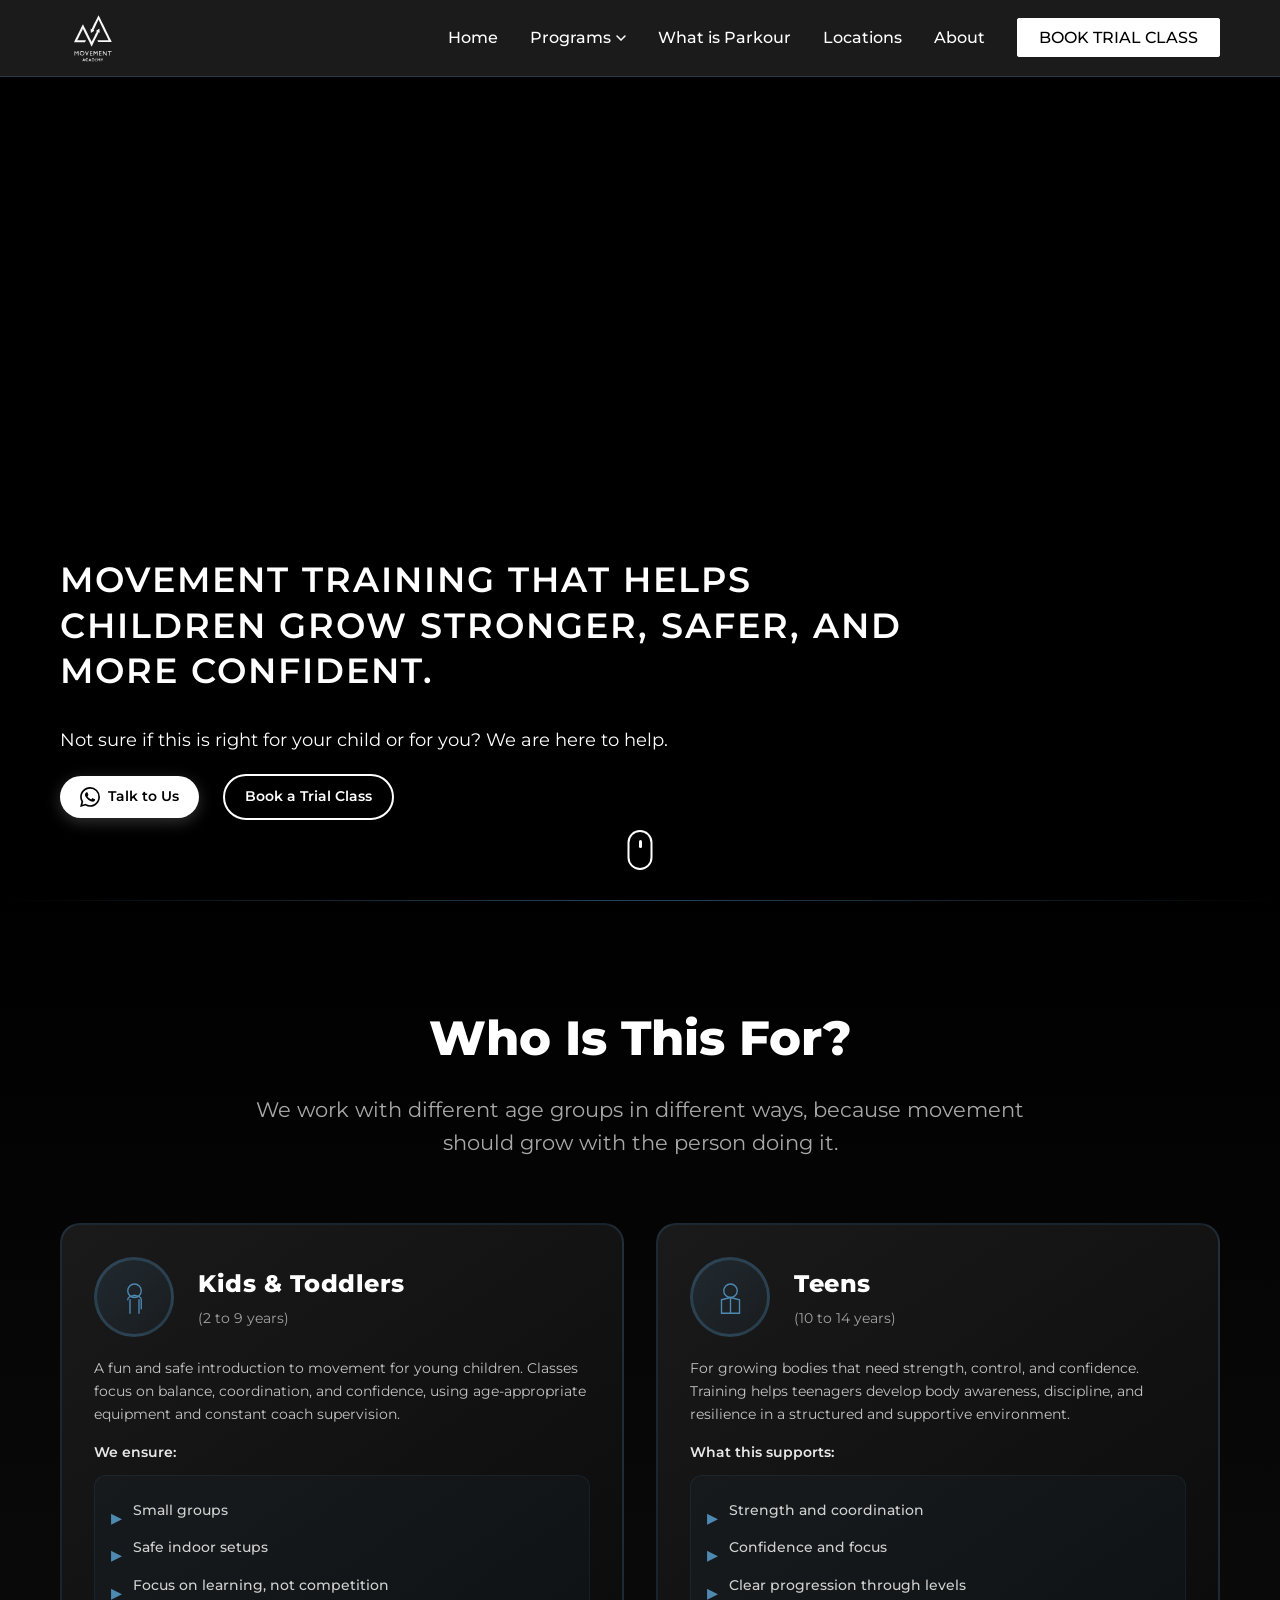
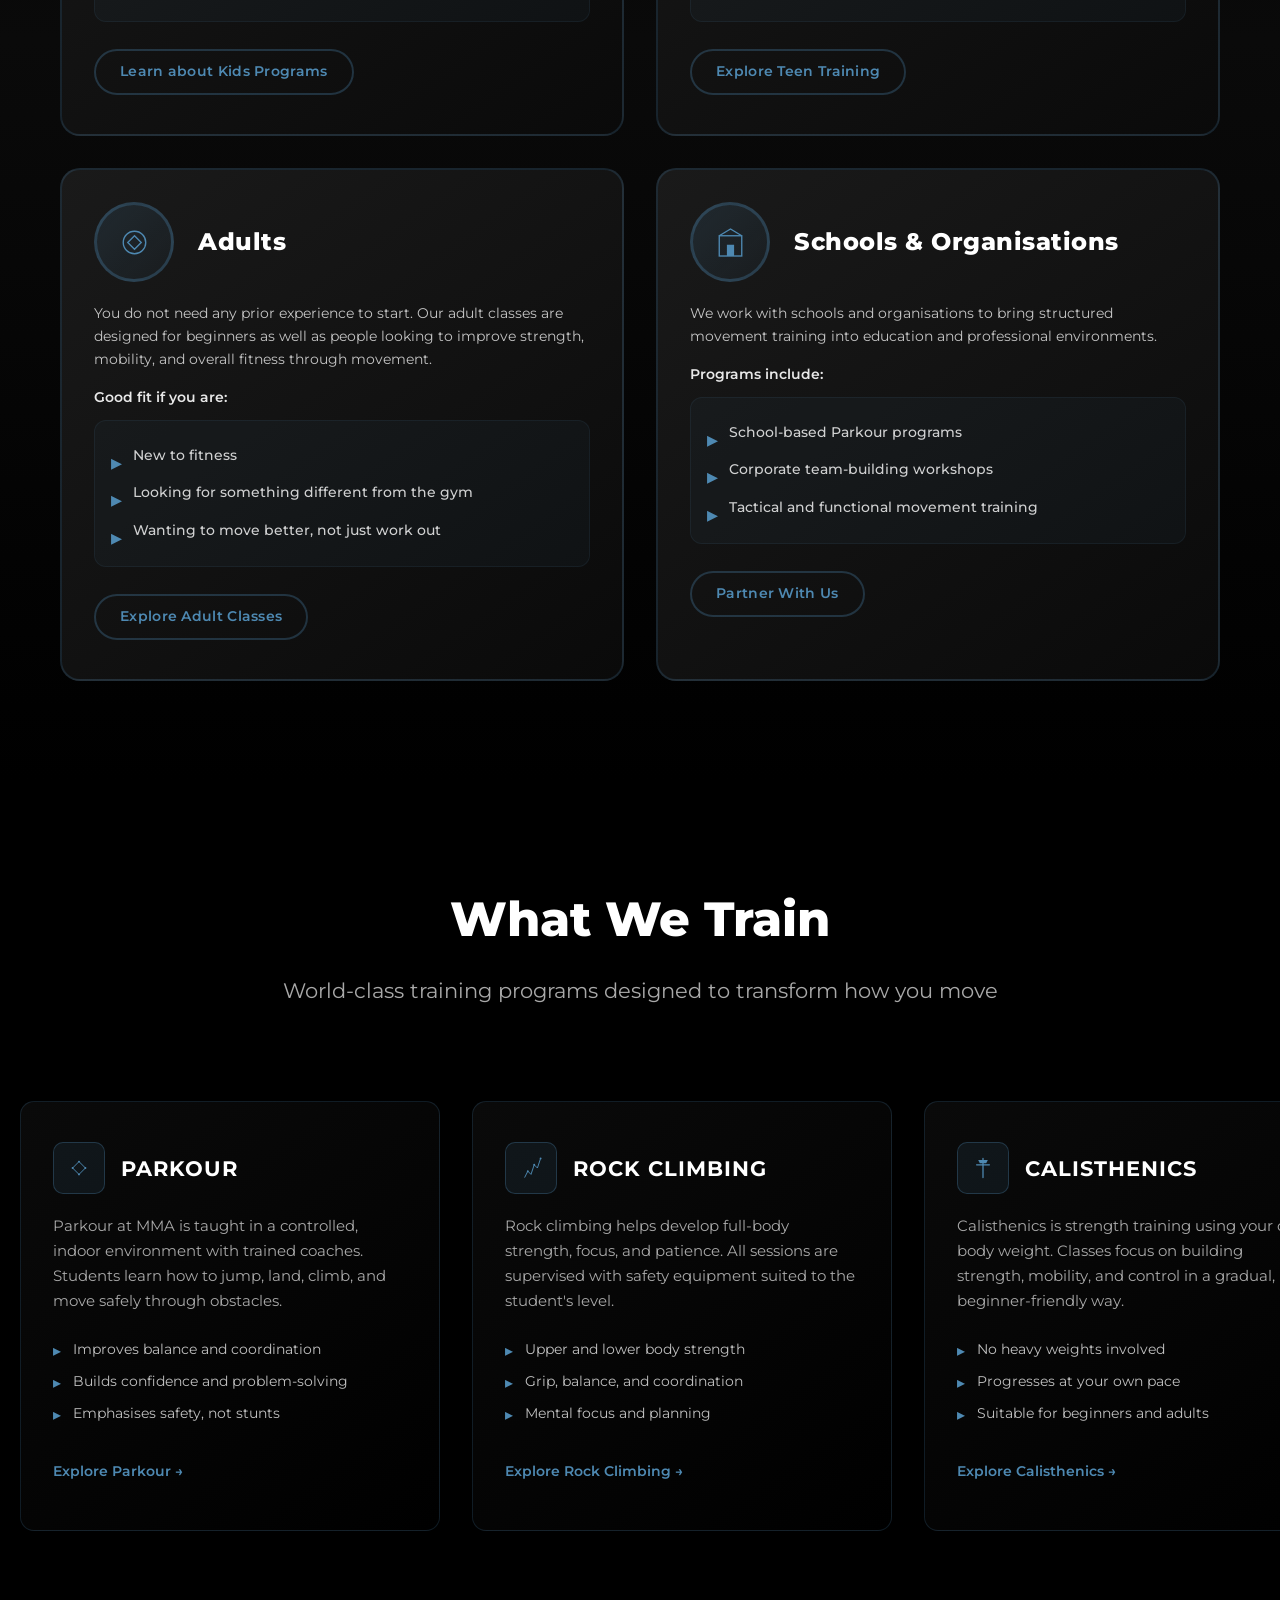
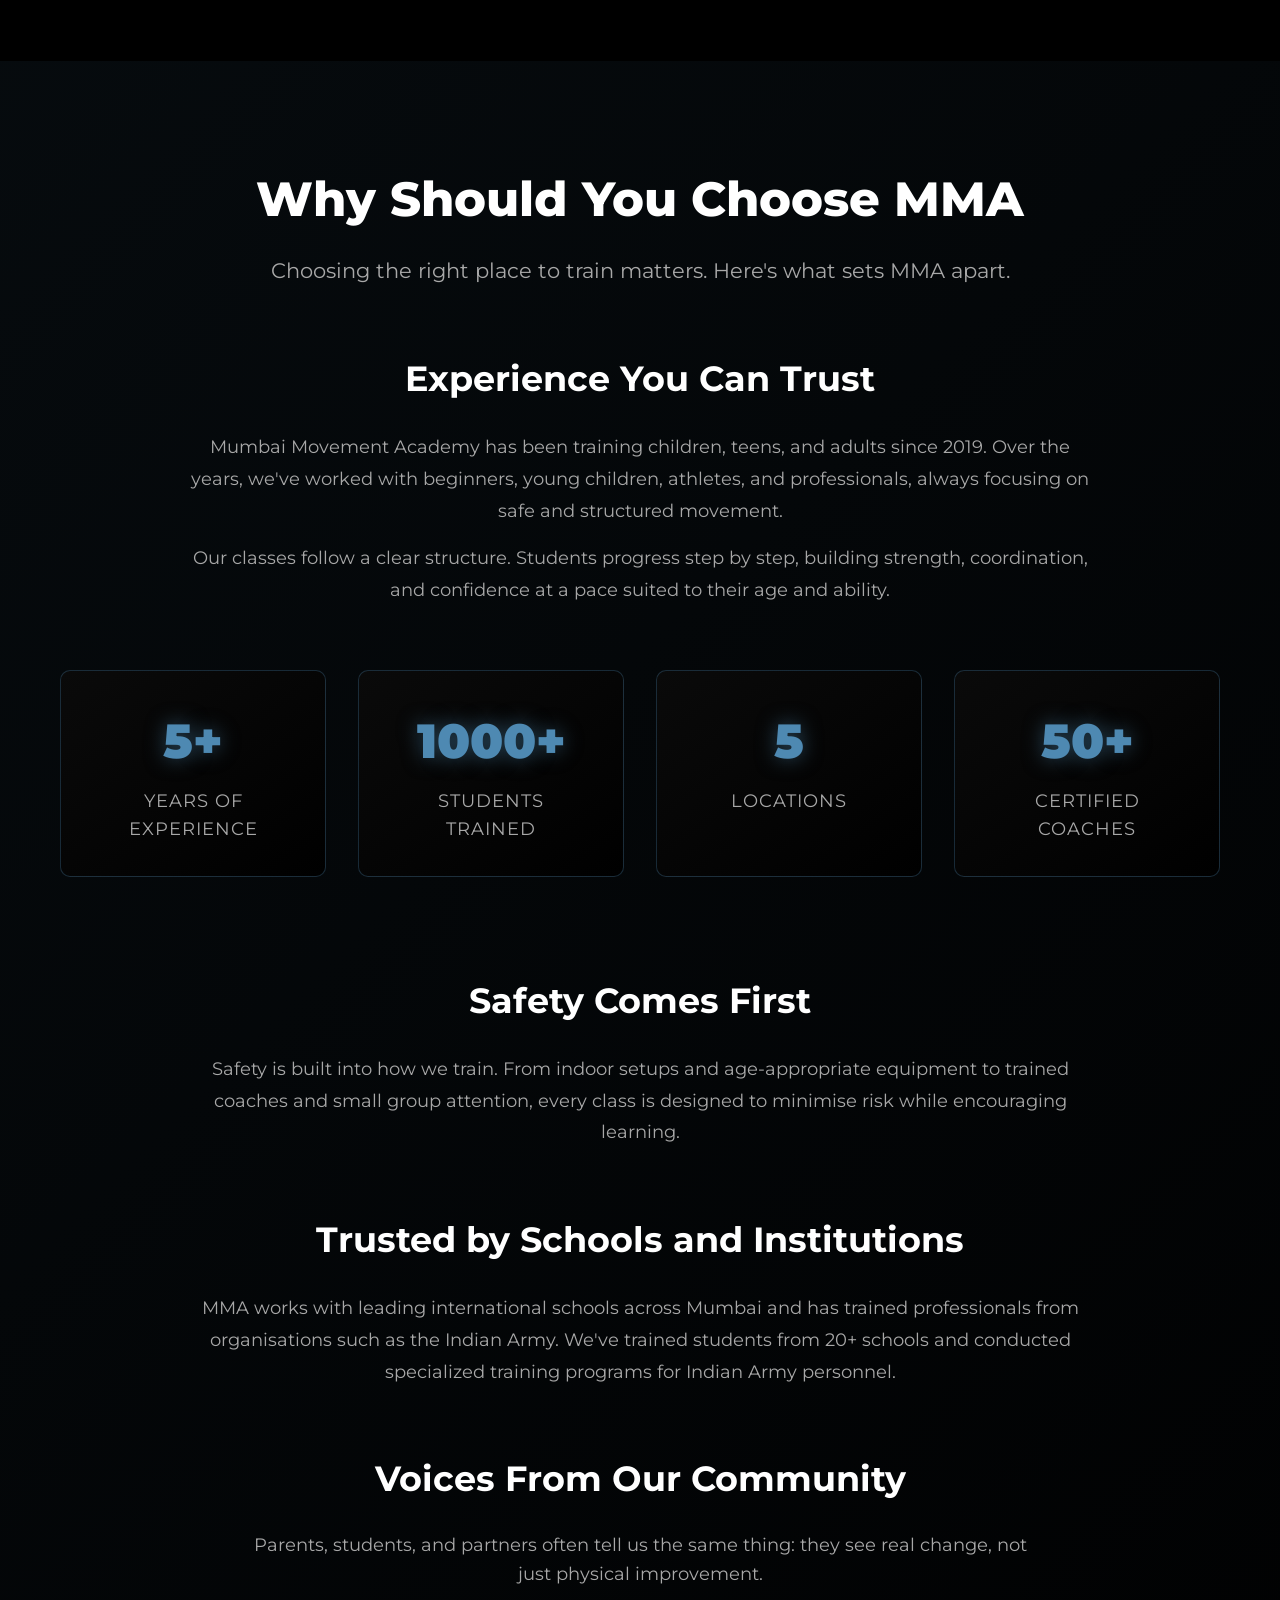
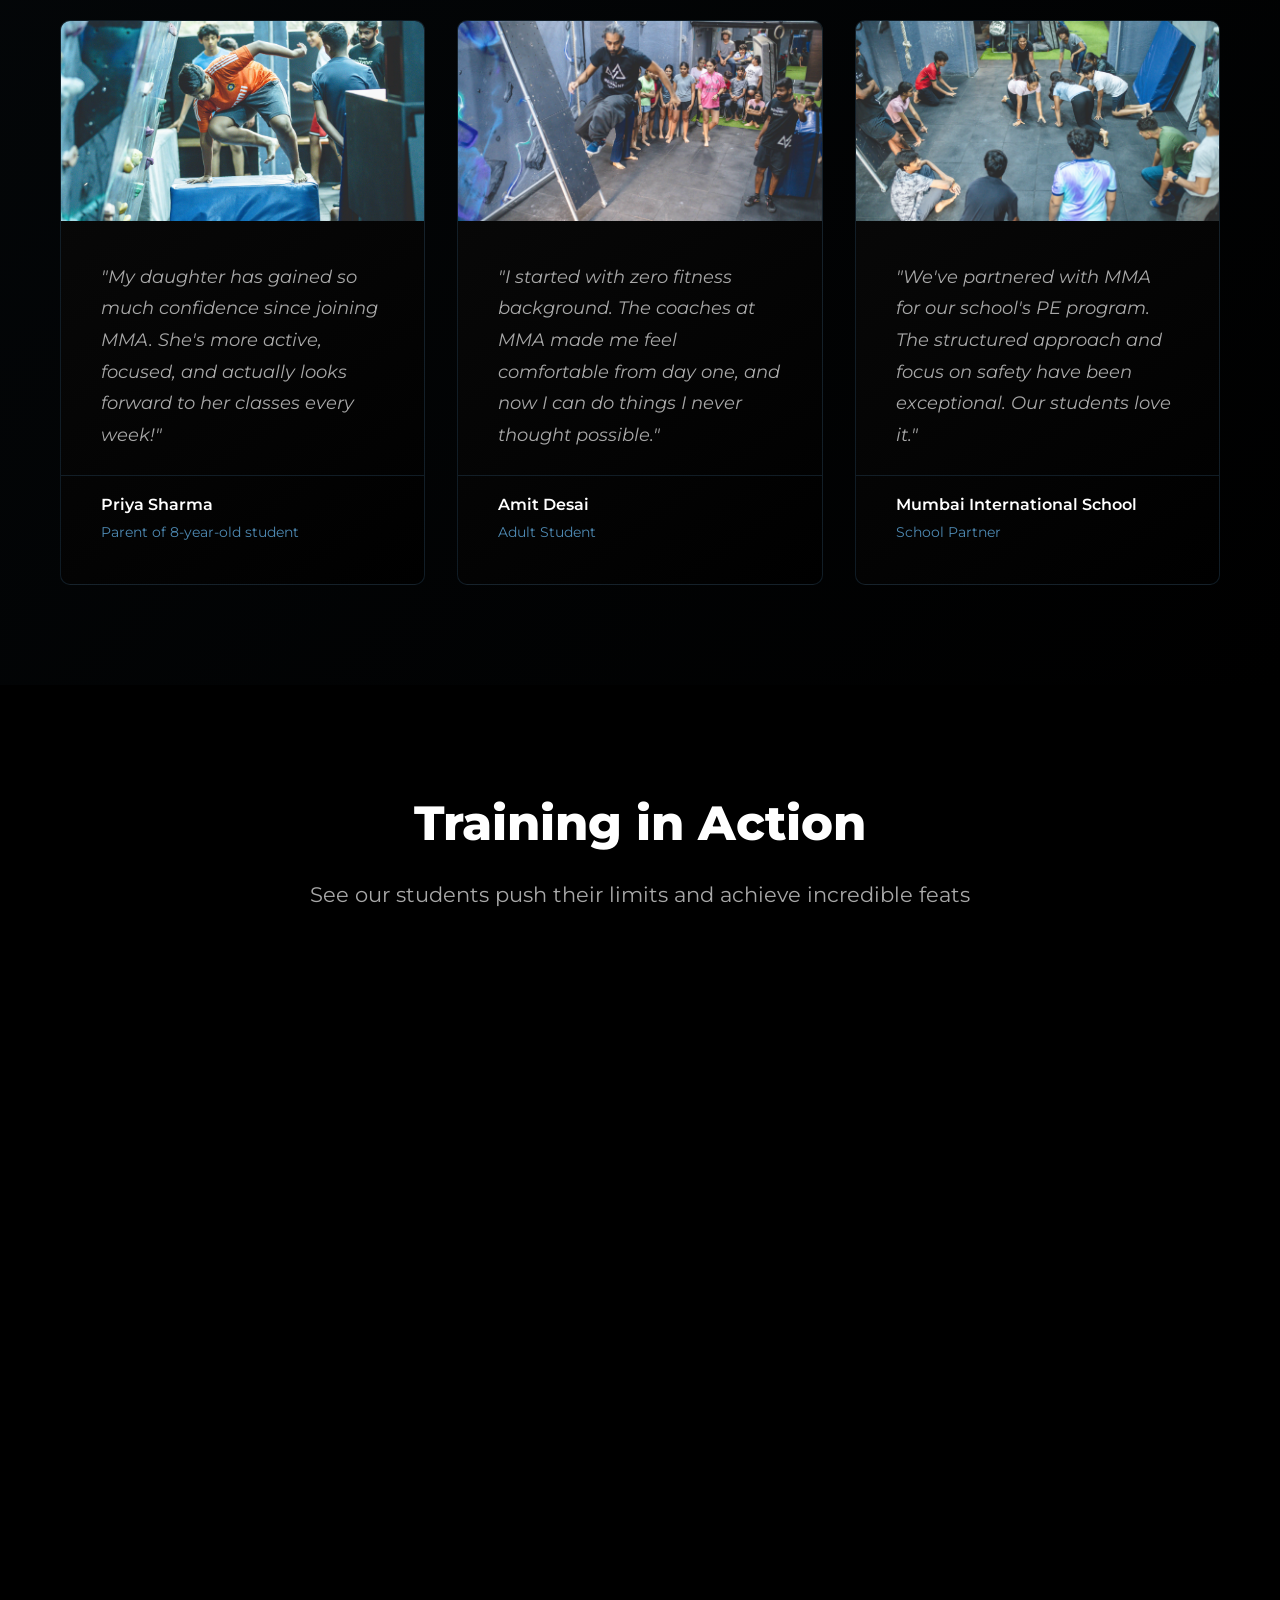
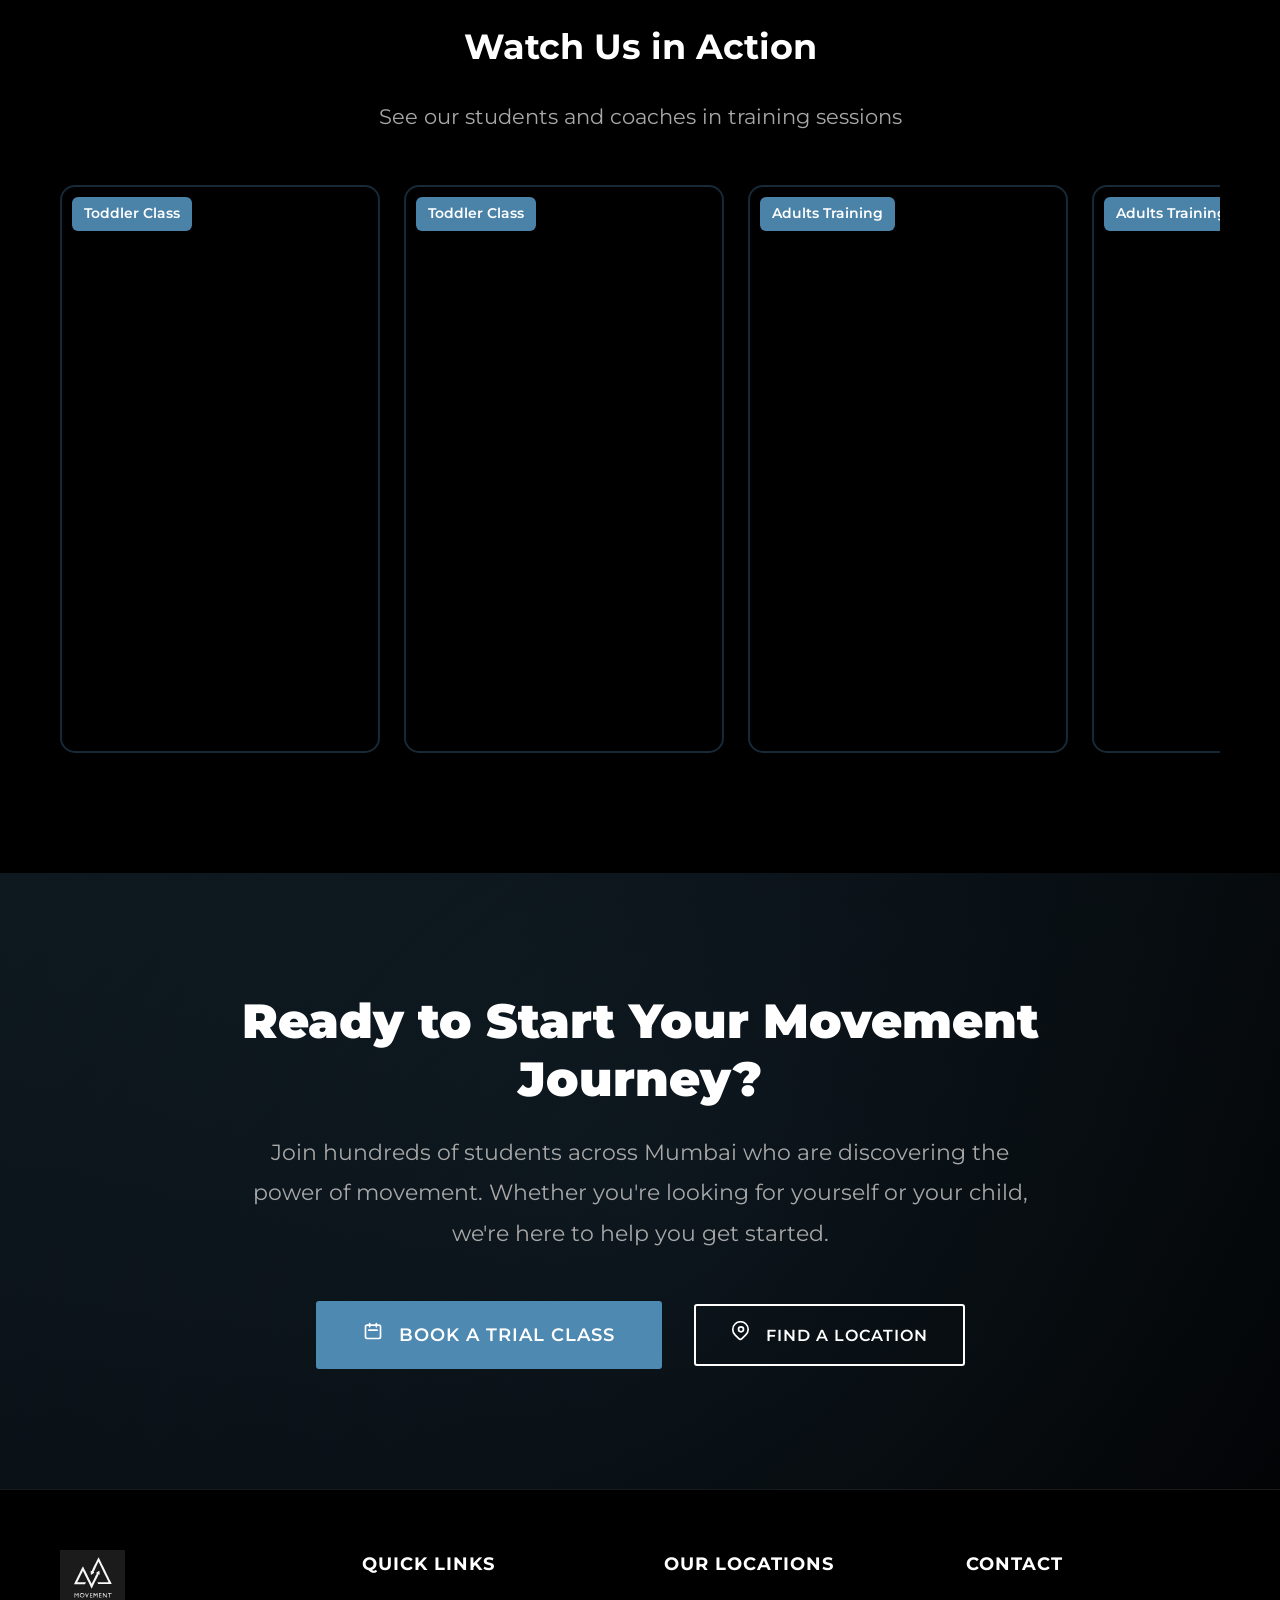
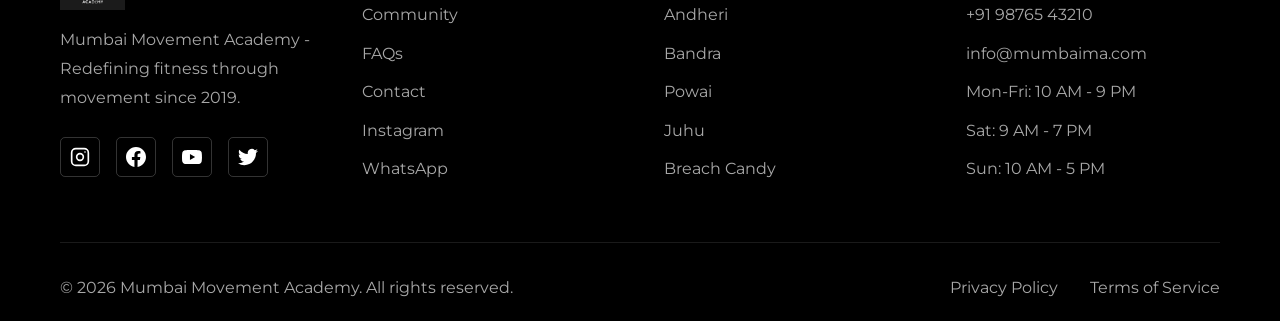
==== mumbai_movement2-main/index.html @ 201c35d6 "first commit" ====
<!DOCTYPE html>
<html lang="en">
<head>
    <meta charset="UTF-8">
    <meta name="viewport" content="width=device-width, initial-scale=1.0">
    <title>MMA - Mumbai Movement Academy</title>
    <link rel="preconnect" href="https://fonts.googleapis.com">
    <link rel="preconnect" href="https://fonts.gstatic.com" crossorigin>
    <link href="https://fonts.googleapis.com/css2?family=Montserrat:wght@300;400;500;600;700;800;900&display=swap" rel="stylesheet">
    <link rel="stylesheet" href="styles.css">
</head>
<body>
    <!-- Navigation -->
    <nav class="navbar">
        <div class="nav-container">
            <a href="index.html" class="logo">
                <img src="logo.svg" alt="Movement Academy Logo" class="logo-img">
            </a>
            <button class="mobile-menu-btn" id="mobileMenuBtn">
                <span></span>
                <span></span>
                <span></span>
            </button>
            <ul class="nav-menu" id="navMenu">
                <li><a href="index.html">Home</a></li>
                <li class="nav-dropdown">
                    <a href="#" class="dropdown-toggle">Programs <svg class="dropdown-arrow" width="10" height="6" viewBox="0 0 10 6"><path d="M1 1l4 4 4-4" stroke="currentColor" stroke-width="1.5" fill="none" stroke-linecap="round"/></svg></a>
                    <ul class="dropdown-menu">
                        <li><a href="kids-programs.html">Kids Programs</a></li>
                        <li><a href="adults-programs.html">Adults Programs</a></li>
                        <li><a href="specialized-programs.html">Specialized Programs</a></li>
                    </ul>
                </li>
                <li><a href="parkour.html">What is Parkour</a></li>
                <li><a href="locations.html">Locations</a></li>
                <li><a href="about.html">About</a></li>
                <li><a href="./book-trial.html" class="btn-nav-trial">BOOK TRIAL CLASS</a></li>
            </ul>
        </div>
    </nav>

    <!-- Hero Section -->
    <section class="hero" id="home">
        <div class="hero-overlay"></div>
        <div class="hero-content">
            <h1 class="hero-title animate-fade-in">MOVEMENT TRAINING THAT HELPS CHILDREN GROW STRONGER, SAFER, AND MORE CONFIDENT.</h1>
            <div class="hero-bottom animate-fade-in-delay">
                <p class="hero-primary-text">Not sure if this is right for your child or for you? We are here to help.</p>
                <div class="hero-buttons">
                    <a href="https://wa.me/919876543210" class="btn-hero-whatsapp" target="_blank">
                        <svg width="20" height="20" viewBox="0 0 24 24" fill="none" xmlns="http://www.w3.org/2000/svg">
                            <path d="M17.472 14.382c-.297-.149-1.758-.867-2.03-.967-.273-.099-.471-.148-.67.15-.197.297-.767.966-.94 1.164-.173.199-.347.223-.644.075-.297-.15-1.255-.463-2.39-1.475-.883-.788-1.48-1.761-1.653-2.059-.173-.297-.018-.458.13-.606.134-.133.298-.347.446-.52.149-.174.198-.298.298-.497.099-.198.05-.371-.025-.52-.075-.149-.669-1.612-.916-2.207-.242-.579-.487-.5-.669-.51-.173-.008-.371-.01-.57-.01-.198 0-.52.074-.792.372-.272.297-1.04 1.016-1.04 2.479 0 1.462 1.065 2.875 1.213 3.074.149.198 2.096 3.2 5.077 4.487.709.306 1.262.489 1.694.625.712.227 1.36.195 1.871.118.571-.085 1.758-.719 2.006-1.413.248-.694.248-1.289.173-1.413-.074-.124-.272-.198-.57-.347m-5.421 7.403h-.004a9.87 9.87 0 01-5.031-1.378l-.361-.214-3.741.982.998-3.648-.235-.374a9.86 9.86 0 01-1.51-5.26c.001-5.45 4.436-9.884 9.888-9.884 2.64 0 5.122 1.03 6.988 2.898a9.825 9.825 0 012.893 6.994c-.003 5.45-4.437 9.884-9.885 9.884m8.413-18.297A11.815 11.815 0 0012.05 0C5.495 0 .16 5.335.157 11.892c0 2.096.547 4.142 1.588 5.945L.057 24l6.305-1.654a11.882 11.882 0 005.683 1.448h.005c6.554 0 11.89-5.335 11.893-11.893a11.821 11.821 0 00-3.48-8.413Z" fill="currentColor"/>
                        </svg>
                        Talk to Us
                    </a>
                    <a href="./book-trial.html" class="btn-hero-trial">
                        Book a Trial Class
                    </a>
                </div>
            </div>
        </div>
        <div class="scroll-indicator">
            <div class="mouse">
                <div class="wheel"></div>
            </div>
        </div>
    </section>

    <!-- Who Is This For Section -->
    <section class="who-is-this-for" id="who">
        <div class="container">
            <h2 class="section-title">Who Is This For?</h2>
            <p class="section-subtitle">We work with different age groups in different ways, because movement should grow with the person doing it.</p>
            
            <div class="audience-grid">
                <!-- Kids & Toddlers -->
                <div class="audience-card animate-on-scroll">
                    <div class="audience-header">
                        <div class="audience-icon">
                            <svg viewBox="0 0 100 100" fill="none" xmlns="http://www.w3.org/2000/svg">
                                <circle cx="50" cy="35" r="15" stroke="#4E89B2" stroke-width="3" fill="none"/>
                                <path d="M35 55 Q35 50 40 48 L50 45 L60 48 Q65 50 65 55 L65 75 M40 55 L40 85 M60 55 L60 85" stroke="#4E89B2" stroke-width="3" stroke-linecap="round"/>
                            </svg>
                        </div>
                        <h3 class="audience-title">Kids & Toddlers <span class="age-range">(2 to 9 years)</span></h3>
                    </div>
                    <p class="audience-description">A fun and safe introduction to movement for young children. Classes focus on balance, coordination, and confidence, using age-appropriate equipment and constant coach supervision.</p>
                    <p class="audience-section-title">We ensure:</p>
                    <ul class="audience-features">
                        <li>Small groups</li>
                        <li>Safe indoor setups</li>
                        <li>Focus on learning, not competition</li>
                    </ul>
                    <a href="kids-programs.html" class="audience-cta">Learn about Kids Programs</a>
                </div>

                <!-- Teens -->
                <div class="audience-card animate-on-scroll">
                    <div class="audience-header">
                        <div class="audience-icon">
                            <svg viewBox="0 0 100 100" fill="none" xmlns="http://www.w3.org/2000/svg">
                                <circle cx="50" cy="35" r="15" stroke="#4E89B2" stroke-width="3" fill="none"/>
                                <path d="M30 55 L50 50 L70 55 L70 85 L30 85 Z" stroke="#4E89B2" stroke-width="3" fill="none"/>
                                <path d="M50 50 L50 85" stroke="#4E89B2" stroke-width="3"/>
                            </svg>
                        </div>
                        <h3 class="audience-title">Teens <span class="age-range">(10 to 14 years)</span></h3>
                    </div>
                    <p class="audience-description">For growing bodies that need strength, control, and confidence. Training helps teenagers develop body awareness, discipline, and resilience in a structured and supportive environment.</p>
                    <p class="audience-section-title">What this supports:</p>
                    <ul class="audience-features">
                        <li>Strength and coordination</li>
                        <li>Confidence and focus</li>
                        <li>Clear progression through levels</li>
                    </ul>
                    <a href="kids-programs.html#teens" class="audience-cta">Explore Teen Training</a>
                </div>

                <!-- Adults -->
                <div class="audience-card animate-on-scroll">
                    <div class="audience-header">
                        <div class="audience-icon">
                            <svg viewBox="0 0 100 100" fill="none" xmlns="http://www.w3.org/2000/svg">
                                <path d="M35 50 L50 35 L65 50 L50 65 Z" stroke="#4E89B2" stroke-width="3" fill="none"/>
                                <circle cx="50" cy="50" r="25" stroke="#4E89B2" stroke-width="3" fill="none"/>
                            </svg>
                        </div>
                        <h3 class="audience-title">Adults</h3>
                    </div>
                    <p class="audience-description">You do not need any prior experience to start. Our adult classes are designed for beginners as well as people looking to improve strength, mobility, and overall fitness through movement.</p>
                    <p class="audience-section-title">Good fit if you are:</p>
                    <ul class="audience-features">
                        <li>New to fitness</li>
                        <li>Looking for something different from the gym</li>
                        <li>Wanting to move better, not just work out</li>
                    </ul>
                    <a href="adults-programs.html" class="audience-cta">Explore Adult Classes</a>
                </div>

                <!-- Schools & Corporates -->
                <div class="audience-card animate-on-scroll">
                    <div class="audience-header">
                        <div class="audience-icon">
                            <svg viewBox="0 0 100 100" fill="none" xmlns="http://www.w3.org/2000/svg">
                                <rect x="25" y="35" width="50" height="45" stroke="#4E89B2" stroke-width="3" fill="none"/>
                                <path d="M25 35 L50 20 L75 35" stroke="#4E89B2" stroke-width="3" fill="none"/>
                                <rect x="42" y="55" width="16" height="25" fill="#4E89B2"/>
                            </svg>
                        </div>
                        <h3 class="audience-title">Schools & Organisations</h3>
                    </div>
                    <p class="audience-description">We work with schools and organisations to bring structured movement training into education and professional environments.</p>
                    <p class="audience-section-title">Programs include:</p>
                    <ul class="audience-features">
                        <li>School-based Parkour programs</li>
                        <li>Corporate team-building workshops</li>
                        <li>Tactical and functional movement training</li>
                    </ul>
                    <a href="specialized-programs.html" class="audience-cta">Partner With Us</a>
                </div>
            </div>
        </div>
    </section>

    <!-- What We Train Section -->
    <section class="what-we-offer" id="programs">
        <div class="container">
            <h2 class="section-title">What We Train</h2>
            <p class="section-subtitle">World-class training programs designed to transform how you move</p>
        </div>
            
        <div class="train-scroller">
            <!-- Parkour Card -->
            <div class="train-card animate-on-scroll">
                <div class="train-card-left">
                    <div class="train-card-top">
                        <div class="train-icon">
                            <svg viewBox="0 0 100 100" fill="none" xmlns="http://www.w3.org/2000/svg">
                                <path d="M50 30 L70 50 L50 70 L30 50 Z" stroke="#4E89B2" stroke-width="3" fill="none"/>
                                <circle cx="50" cy="30" r="3" fill="#4E89B2"/>
                                <circle cx="70" cy="50" r="3" fill="#4E89B2"/>
                                <circle cx="50" cy="70" r="3" fill="#4E89B2"/>
                                <circle cx="30" cy="50" r="3" fill="#4E89B2"/>
                            </svg>
                        </div>
                        <h3 class="train-title">PARKOUR</h3>
                    </div>
                    <p class="train-desc">Parkour at MMA is taught in a controlled, indoor environment with trained coaches. Students learn how to jump, land, climb, and move safely through obstacles.</p>
                    <ul class="train-features">
                        <li>Improves balance and coordination</li>
                        <li>Builds confidence and problem-solving</li>
                        <li>Emphasises safety, not stunts</li>
                    </ul>
                    <a href="parkour.html" class="train-link">Explore Parkour →</a>
                </div>
            </div>

            <!-- Rock Climbing Card -->
            <div class="train-card animate-on-scroll">
                <div class="train-card-left">
                    <div class="train-card-top">
                        <div class="train-icon">
                            <svg viewBox="0 0 100 100" fill="none" xmlns="http://www.w3.org/2000/svg">
                                <path d="M30 80 L40 60 L50 70 L60 40 L70 50 L80 20" stroke="#4E89B2" stroke-width="3" fill="none"/>
                                <circle cx="40" cy="60" r="3" fill="#4E89B2"/>
                                <circle cx="60" cy="40" r="3" fill="#4E89B2"/>
                                <circle cx="80" cy="20" r="3" fill="#4E89B2"/>
                            </svg>
                        </div>
                        <h3 class="train-title">ROCK CLIMBING</h3>
                    </div>
                    <p class="train-desc">Rock climbing helps develop full-body strength, focus, and patience. All sessions are supervised with safety equipment suited to the student's level.</p>
                    <ul class="train-features">
                        <li>Upper and lower body strength</li>
                        <li>Grip, balance, and coordination</li>
                        <li>Mental focus and planning</li>
                    </ul>
                    <a href="adults-programs.html#climbing" class="train-link">Explore Rock Climbing →</a>
                </div>
            </div>

            <!-- Calisthenics Card -->
            <div class="train-card animate-on-scroll">
                <div class="train-card-left">
                    <div class="train-card-top">
                        <div class="train-icon">
                            <svg viewBox="0 0 100 100" fill="none" xmlns="http://www.w3.org/2000/svg">
                                <path d="M50 20 L50 80 M30 40 L70 40" stroke="#4E89B2" stroke-width="4" stroke-linecap="round"/>
                                <path d="M35 25 L65 25 L60 35 L40 35 Z" fill="#4E89B2"/>
                            </svg>
                        </div>
                        <h3 class="train-title">CALISTHENICS</h3>
                    </div>
                    <p class="train-desc">Calisthenics is strength training using your own body weight. Classes focus on building strength, mobility, and control in a gradual, beginner-friendly way.</p>
                    <ul class="train-features">
                        <li>No heavy weights involved</li>
                        <li>Progresses at your own pace</li>
                        <li>Suitable for beginners and adults</li>
                    </ul>
                    <a href="adults-programs.html#calisthenics" class="train-link">Explore Calisthenics →</a>
                </div>
            </div>
        </div>
    </section>

    <!-- Why MMA Section -->
    <section class="why-mma" id="about">
        <div class="container">
            <h2 class="section-title">Why Should You Choose MMA</h2>
            <p class="section-subtitle">Choosing the right place to train matters. Here's what sets MMA apart.</p>

            <!-- Experience Section -->
            <div class="experience-content">
                <h3 class="subsection-title">Experience You Can Trust</h3>
                <p class="content-text">Mumbai Movement Academy has been training children, teens, and adults since 2019. Over the years, we've worked with beginners, young children, athletes, and professionals, always focusing on safe and structured movement.</p>
                <p class="content-text">Our classes follow a clear structure. Students progress step by step, building strength, coordination, and confidence at a pace suited to their age and ability.</p>
            </div>

            <!-- Stats Section -->
            <div class="stats-grid">
                <div class="stat-card animate-on-scroll">
                    <h3 class="stat-number">5+</h3>
                    <p class="stat-label">Years of Experience</p>
                </div>
                <div class="stat-card animate-on-scroll">
                    <h3 class="stat-number">1000+</h3>
                    <p class="stat-label">Students Trained</p>
                </div>
                <div class="stat-card animate-on-scroll">
                    <h3 class="stat-number">5</h3>
                    <p class="stat-label">Locations</p>
                </div>
                <div class="stat-card animate-on-scroll">
                    <h3 class="stat-number">50+</h3>
                    <p class="stat-label">Certified Coaches</p>
                </div>
            </div>

            <!-- Safety Section -->
            <div class="safety-content">
                <h3 class="subsection-title">Safety Comes First</h3>
                <p class="content-text">Safety is built into how we train. From indoor setups and age-appropriate equipment to trained coaches and small group attention, every class is designed to minimise risk while encouraging learning.</p>
            </div>

            <!-- Credibility Statement -->
            <div class="credibility-content">
                <h3 class="subsection-title">Trusted by Schools and Institutions</h3>
                <p class="content-text">MMA works with leading international schools across Mumbai and has trained professionals from organisations such as the Indian Army. We've trained students from 20+ schools and conducted specialized training programs for Indian Army personnel.</p>
            </div>

            

            <!-- Testimonials -->
            <div class="testimonials-section">
                <h3 class="subsection-title">Voices From Our Community</h3>
                <p class="testimonials-intro">Parents, students, and partners often tell us the same thing: they see real change, not just physical improvement.</p>
                <div class="testimonials-grid">
                    <div class="testimonial-card animate-on-scroll">
                        <div class="testimonial-image">
                            <img src="img/2025_04_29_Day1-5.jpg" alt="Student Training">
                        </div>
                        <p class="testimonial-text">"My daughter has gained so much confidence since joining MMA. She's more active, focused, and actually looks forward to her classes every week!"</p>
                        <div class="testimonial-author">
                            <p class="author-name">Priya Sharma</p>
                            <p class="author-role">Parent of 8-year-old student</p>
                        </div>
                    </div>
                    <div class="testimonial-card animate-on-scroll">
                        <div class="testimonial-image">
                            <img src="img/2025_04_29_Day1-11.jpg" alt="Adult Training">
                        </div>
                        <p class="testimonial-text">"I started with zero fitness background. The coaches at MMA made me feel comfortable from day one, and now I can do things I never thought possible."</p>
                        <div class="testimonial-author">
                            <p class="author-name">Amit Desai</p>
                            <p class="author-role">Adult Student</p>
                        </div>
                    </div>
                    <div class="testimonial-card animate-on-scroll">
                        <div class="testimonial-image">
                            <img src="img/2025_04_29_Day1-28.jpg" alt="Group Training">
                        </div>
                        <p class="testimonial-text">"We've partnered with MMA for our school's PE program. The structured approach and focus on safety have been exceptional. Our students love it."</p>
                        <div class="testimonial-author">
                            <p class="author-name">Mumbai International School</p>
                            <p class="author-role">School Partner</p>
                        </div>
                    </div>
                </div>
            </div>

            <!-- Meet Our Founders
            
        </div> -->

        <!-- CTA for this section -->
        <!-- <div class="section-cta">
            <p class="cta-text">Still unsure? Talk to us and we'll help you decide what's right.</p>
            <div class="cta-buttons">
                <a href="https://wa.me/919876543210" class="btn btn-primary" target="_blank">
                    <svg width="20" height="20" viewBox="0 0 24 24" fill="none" xmlns="http://www.w3.org/2000/svg" style="margin-right: 8px;">
                        <path d="M17.472 14.382c-.297-.149-1.758-.867-2.03-.967-.273-.099-.471-.148-.67.15-.197.297-.767.966-.94 1.164-.173.199-.347.223-.644.075-.297-.15-1.255-.463-2.39-1.475-.883-.788-1.48-1.761-1.653-2.059-.173-.297-.018-.458.13-.606.134-.133.298-.347.446-.52.149-.174.198-.298.298-.497.099-.198.05-.371-.025-.52-.075-.149-.669-1.612-.916-2.207-.242-.579-.487-.5-.669-.51-.173-.008-.371-.01-.57-.01-.198 0-.52.074-.792.372-.272.297-1.04 1.016-1.04 2.479 0 1.462 1.065 2.875 1.213 3.074.149.198 2.096 3.2 5.077 4.487.709.306 1.262.489 1.694.625.712.227 1.36.195 1.871.118.571-.085 1.758-.719 2.006-1.413.248-.694.248-1.289.173-1.413-.074-.124-.272-.198-.57-.347m-5.421 7.403h-.004a9.87 9.87 0 01-5.031-1.378l-.361-.214-3.741.982.998-3.648-.235-.374a9.86 9.86 0 01-1.51-5.26c.001-5.45 4.436-9.884 9.888-9.884 2.64 0 5.122 1.03 6.988 2.898a9.825 9.825 0 012.893 6.994c-.003 5.45-4.437 9.884-9.885 9.884m8.413-18.297A11.815 11.815 0 0012.05 0C5.495 0 .16 5.335.157 11.892c0 2.096.547 4.142 1.588 5.945L.057 24l6.305-1.654a11.882 11.882 0 005.683 1.448h.005c6.554 0 11.89-5.335 11.893-11.893a11.821 11.821 0 00-3.48-8.413Z" fill="currentColor"/>
                    </svg>
                    TALK TO US ON WHATSAPP
                </a>
                <a href="./book-trial.html" class="btn btn-outline">BOOK A TRIAL CLASS</a>
            </div>
        </div> -->
    </div>
    </section>

    <!-- Founder Modals -->
    <div id="founder1" class="modal">
        <div class="modal-content">
            <span class="close" onclick="closeFounderModal('founder1')">&times;</span>
            <div class="modal-body">
                <img src="img/Dr. Rishi Prasad.JPG" alt="Dr. Rishi Prasad">
                <div class="modal-text">
                    <h2>Dr. Rishi Prasad</h2>
                    <h3>Co-Founder & Head Coach</h3>
                    <p>Dr. Rishi Prasad is a certified sports physiotherapist with over 15 years of experience in movement science. He pioneered the integration of parkour with rehabilitation techniques, creating a unique training methodology that emphasizes injury prevention and functional fitness.</p>
                    <p>Under his guidance, Mumbai Movement Academy has become a leading institution for movement education in India. His philosophy centers on making movement accessible to everyone, regardless of age or fitness level.</p>
                </div>
            </div>
        </div>
    </div>

    <div id="founder2" class="modal">
        <div class="modal-content">
            <span class="close" onclick="closeFounderModal('founder2')">&times;</span>
            <div class="modal-body">
                <img src="img/Cyrus Khan.JPG" alt="Cyrus Khan">
                <div class="modal-text">
                    <h2>Cyrus Khan</h2>
                    <h3>Co-Founder & Movement Director</h3>
                    <p>Cyrus Khan is one of India's first professional parkour athletes and has represented the country at international competitions. With expertise in freerunning, calisthenics, and stunt coordination, he brings a creative and dynamic approach to movement training.</p>
                    <p>He has worked with major brands like Red Bull and Nike, and has coached elite performers including Bollywood stunt teams and Indian Army Special Forces.</p>
                </div>
            </div>
        </div>
    </div>

    <div id="founder3" class="modal">
        <div class="modal-content">
            <span class="close" onclick="closeFounderModal('founder3')">&times;</span>
            <div class="modal-body">
                <img src="img/Krishna Mehta.jpg" alt="Krishna Mehta">
                <div class="modal-text">
                    <h2>Krishna Mehta</h2>
                    <h3>Co-Founder & Business Development</h3>
                    <p>Krishna Mehta brings her MBA and corporate strategy background to scale Mumbai Movement Academy from a single studio to five locations across Mumbai. Her vision extends beyond just training facilities — she's building a movement culture.</p>
                    <p>She has established partnerships with schools, universities, and corporate organizations, making movement training accessible to thousands of individuals across different demographics.</p>
                </div>
            </div>
        </div>
    </div>

    <!-- The Academy Section -->
    <!-- <section class="academy-section" id="levels">
        <div class="container">
            <h2 class="section-title">The Academy</h2>
            <p class="section-subtitle">Our progressive level system ensures structured growth from beginner to world-class athlete</p>

            
            <div class="philosophy-section">
                <h3 class="subsection-title">Our Philosophy</h3>
                <p class="philosophy-intro">Movement is more than physical training — it's a mindset. At MMA, we focus on three pillars:</p>
                
                <div class="philosophy-grid">
                    <div class="philosophy-card animate-on-scroll">
                        <h4>Progression</h4>
                        <p>Every skill builds on the last. We never rush. Safety and technique come first.</p>
                    </div>
                    <div class="philosophy-card animate-on-scroll">
                        <h4>Community</h4>
                        <p>Train together, grow together. Our community supports every member's journey.</p>
                    </div>
                    <div class="philosophy-card animate-on-scroll">
                        <h4>Expression</h4>
                        <p>Find your unique style. Movement is art, and you are the artist.</p>
                    </div>
                </div>
            </div>
        </div>
    </section> -->

    <!-- Training in Action Section -->
    <section class="training-in-action" id="gallery">
        <div class="container">
            <h2 class="section-title">Training in Action</h2>
            <p class="section-subtitle">See our students push their limits and achieve incredible feats</p>
            
            <div class="gallery-grid">
                <!-- Image/Video Cards -->
                <div class="gallery-item animate-on-scroll">
                    <img src="https://images.unsplash.com/photo-1599058917212-d750089bc07e?auto=format&fit=crop&w=800&q=80" alt="Parkour training">
                    <div class="gallery-overlay">
                        <p class="gallery-caption">Parkour Session</p>
                    </div>
                </div>
                <div class="gallery-item animate-on-scroll">
                    <img src="https://images.unsplash.com/photo-1522163182402-834f871fd851?auto=format&fit=crop&w=800&q=80" alt="Rock climbing">
                    <div class="gallery-overlay">
                        <p class="gallery-caption">Rock Climbing</p>
                    </div>
                </div>
                <div class="gallery-item animate-on-scroll">
                    <img src="https://images.unsplash.com/photo-1571019613454-1cb2f99b2d8b?auto=format&fit=crop&w=800&q=80" alt="Calisthenics">
                    <div class="gallery-overlay">
                        <p class="gallery-caption">Calisthenics Training</p>
                    </div>
                </div>
                <div class="gallery-item animate-on-scroll">
                    <img src="https://images.unsplash.com/photo-1611672585731-fa10603fb9e0?auto=format&fit=crop&w=800&q=80" alt="Kids class">
                    <div class="gallery-overlay">
                        <p class="gallery-caption">Kids Program</p>
                    </div>
                </div>
                <div class="gallery-item animate-on-scroll">
                    <img src="https://images.unsplash.com/photo-1517838277536-f5f99be501cd?auto=format&fit=crop&w=800&q=80" alt="Group training">
                    <div class="gallery-overlay">
                        <p class="gallery-caption">Group Session</p>
                    </div>
                </div>
                <div class="gallery-item animate-on-scroll">
                    <img src="https://images.unsplash.com/photo-1517838277536-f5f99be501cd?auto=format&fit=crop&w=800&q=80" alt="Advanced moves">
                    <div class="gallery-overlay">
                        <p class="gallery-caption">Advanced Training</p>
                    </div>
                </div>
            </div>

            <!-- Video Section -->
            <div class="video-section">
                <h3 class="subsection-title">Watch Us in Action</h3>
                <p class="section-subtitle">See our students and coaches in training sessions</p>
                
                <div class="portrait-video-grid">
                    <!-- Toddler Class Videos -->
                    <div class="portrait-video-card">
                        <div class="video-label">Toddler Class</div>
                        <iframe src="https://www.youtube.com/embed/vK6HbmdLRQA" 
                                title="Toddler Class 1"
                                frameborder="0" 
                                allow="accelerometer; autoplay; clipboard-write; encrypted-media; gyroscope; picture-in-picture" 
                                allowfullscreen></iframe>
                    </div>
                    <div class="portrait-video-card">
                        <div class="video-label">Toddler Class</div>
                        <iframe src="https://www.youtube.com/embed/pV5uhtd774w" 
                                title="Toddler Class 2"
                                frameborder="0" 
                                allow="accelerometer; autoplay; clipboard-write; encrypted-media; gyroscope; picture-in-picture" 
                                allowfullscreen></iframe>
                    </div>
                    
                    <!-- Adults Training Videos -->
                    <div class="portrait-video-card">
                        <div class="video-label">Adults Training</div>
                        <iframe src="https://www.youtube.com/embed/zpUiduNAfKc" 
                                title="Adults Training 1"
                                frameborder="0" 
                                allow="accelerometer; autoplay; clipboard-write; encrypted-media; gyroscope; picture-in-picture" 
                                allowfullscreen></iframe>
                    </div>
                    <div class="portrait-video-card">
                        <div class="video-label">Adults Training</div>
                        <iframe src="https://www.youtube.com/embed/DX0Ly-9afdg" 
                                title="Adults Training 2"
                                frameborder="0" 
                                allow="accelerometer; autoplay; clipboard-write; encrypted-media; gyroscope; picture-in-picture" 
                                allowfullscreen></iframe>
                    </div>
                    
                    <!-- More Training Sessions -->
                    <div class="portrait-video-card">
                        <div class="video-label">Training Session</div>
                        <iframe src="https://www.youtube.com/embed/TMRl1Z4FSx0" 
                                title="Training Session 1"
                                frameborder="0" 
                                allow="accelerometer; autoplay; clipboard-write; encrypted-media; gyroscope; picture-in-picture" 
                                allowfullscreen></iframe>
                    </div>
                    <div class="portrait-video-card">
                        <div class="video-label">Training Session</div>
                        <iframe src="https://www.youtube.com/embed/FMzGFbR08YU" 
                                title="Training Session 2"
                                frameborder="0" 
                                allow="accelerometer; autoplay; clipboard-write; encrypted-media; gyroscope; picture-in-picture" 
                                allowfullscreen></iframe>
                    </div>
                    <div class="portrait-video-card">
                        <div class="video-label">Training Session</div>
                        <iframe src="https://www.youtube.com/embed/UAb0zWJYtBw" 
                                title="Training Session 3"
                                frameborder="0" 
                                allow="accelerometer; autoplay; clipboard-write; encrypted-media; gyroscope; picture-in-picture" 
                                allowfullscreen></iframe>
                    </div>
                    <div class="portrait-video-card">
                        <div class="video-label">Training Session</div>
                        <iframe src="https://www.youtube.com/embed/CE4Wb1fdGBc" 
                                title="Training Session 4"
                                frameborder="0" 
                                allow="accelerometer; autoplay; clipboard-write; encrypted-media; gyroscope; picture-in-picture" 
                                allowfullscreen></iframe>
                    </div>
                </div>
            </div>
        </div>
    </section>

    <!-- FAQs Section -->
    <!-- <section class="faqs-section" id="faq">
        <div class="container">
            <h2 class="section-title">Frequently Asked Questions</h2>
            <p class="section-subtitle">Everything you need to know about our training programs</p>

            <div class="faq-container">
                
                <div class="faq-category">
                    <h3 class="faq-category-title">About Parkour</h3>
                    
                    <div class="faq-item">
                        <button class="faq-question" onclick="toggleFAQ(this)">
                            <span>What is parkour?</span>
                            <svg class="faq-icon" width="24" height="24" viewBox="0 0 24 24" fill="none">
                                <path d="M19 9l-7 7-7-7" stroke="currentColor" stroke-width="2" stroke-linecap="round"/>
                            </svg>
                        </button>
                        <div class="faq-answer">
                            <p>Parkour is a movement discipline that teaches people how to move efficiently through obstacles using skills like running, jumping, climbing, and balancing. At MMA, it is taught in a structured and controlled environment.</p>
                        </div>
                    </div>

                    <div class="faq-item">
                        <button class="faq-question" onclick="toggleFAQ(this)">
                            <span>What are the benefits of parkour?</span>
                            <svg class="faq-icon" width="24" height="24" viewBox="0 0 24 24" fill="none">
                                <path d="M19 9l-7 7-7-7" stroke="currentColor" stroke-width="2" stroke-linecap="round"/>
                            </svg>
                        </button>
                        <div class="faq-answer">
                            <p>Parkour helps improve strength, balance, coordination, agility, and body awareness. It also supports confidence, focus, problem-solving, and resilience, especially in children.</p>
                        </div>
                    </div>

                    <div class="faq-item">
                        <button class="faq-question" onclick="toggleFAQ(this)">
                            <span>Is parkour suitable for all ages?</span>
                            <svg class="faq-icon" width="24" height="24" viewBox="0 0 24 24" fill="none">
                                <path d="M19 9l-7 7-7-7" stroke="currentColor" stroke-width="2" stroke-linecap="round"/>
                            </svg>
                        </button>
                        <div class="faq-answer">
                            <p>Yes. Parkour can be adapted for different ages and fitness levels. At MMA, classes are designed specifically for toddlers, kids, teens, and adults, with age-appropriate training and supervision.</p>
                        </div>
                    </div>

                    <div class="faq-item">
                        <button class="faq-question" onclick="toggleFAQ(this)">
                            <span>Is parkour dangerous?</span>
                            <svg class="faq-icon" width="24" height="24" viewBox="0 0 24 24" fill="none">
                                <path d="M19 9l-7 7-7-7" stroke="currentColor" stroke-width="2" stroke-linecap="round"/>
                            </svg>
                        </button>
                        <div class="faq-answer">
                            <p>Like any physical activity, parkour involves movement and effort. However, when taught properly with supervision, structured progressions, and safety protocols, risks are significantly reduced. Safety is our top priority at MMA.</p>
                        </div>
                    </div>
                </div>

                
                <div class="faq-category">
                    <h3 class="faq-category-title">About Rock Climbing</h3>
                    
                    <div class="faq-item">
                        <button class="faq-question" onclick="toggleFAQ(this)">
                            <span>What is rock climbing?</span>
                            <svg class="faq-icon" width="24" height="24" viewBox="0 0 24 24" fill="none">
                                <path d="M19 9l-7 7-7-7" stroke="currentColor" stroke-width="2" stroke-linecap="round"/>
                            </svg>
                        </button>
                        <div class="faq-answer">
                            <p>Rock climbing is a movement activity that involves climbing up a wall using strength, balance, and problem-solving. At MMA, it is taught on indoor climbing walls in a controlled and supervised environment.</p>
                        </div>
                    </div>

                    <div class="faq-item">
                        <button class="faq-question" onclick="toggleFAQ(this)">
                            <span>What are the benefits of rock climbing?</span>
                            <svg class="faq-icon" width="24" height="24" viewBox="0 0 24 24" fill="none">
                                <path d="M19 9l-7 7-7-7" stroke="currentColor" stroke-width="2" stroke-linecap="round"/>
                            </svg>
                        </button>
                        <div class="faq-answer">
                            <p>Rock climbing helps improve full-body strength, coordination, grip strength, focus, and problem-solving skills. It also builds confidence as climbers learn to trust their movement and make decisions calmly.</p>
                        </div>
                    </div>

                    <div class="faq-item">
                        <button class="faq-question" onclick="toggleFAQ(this)">
                            <span>Is rock climbing safe?</span>
                            <svg class="faq-icon" width="24" height="24" viewBox="0 0 24 24" fill="none">
                                <path d="M19 9l-7 7-7-7" stroke="currentColor" stroke-width="2" stroke-linecap="round"/>
                            </svg>
                        </button>
                        <div class="faq-answer">
                            <p>When taught correctly, rock climbing is a safe activity. At MMA, all classes are conducted under supervision with safety equipment and controlled progressions. Indoor climbing sessions use crash mats and safety setups appropriate for each student's ability level.</p>
                        </div>
                    </div>

                    <div class="faq-item">
                        <button class="faq-question" onclick="toggleFAQ(this)">
                            <span>Do I need any prior experience to start rock climbing?</span>
                            <svg class="faq-icon" width="24" height="24" viewBox="0 0 24 24" fill="none">
                                <path d="M19 9l-7 7-7-7" stroke="currentColor" stroke-width="2" stroke-linecap="round"/>
                            </svg>
                        </button>
                        <div class="faq-answer">
                            <p>No prior experience is needed. Beginners are welcome, and classes start with basic techniques before progressing gradually.</p>
                        </div>
                    </div>
                </div>

                
                <div class="faq-category">
                    <h3 class="faq-category-title">About Calisthenics</h3>
                    
                    <div class="faq-item">
                        <button class="faq-question" onclick="toggleFAQ(this)">
                            <span>What is calisthenics?</span>
                            <svg class="faq-icon" width="24" height="24" viewBox="0 0 24 24" fill="none">
                                <path d="M19 9l-7 7-7-7" stroke="currentColor" stroke-width="2" stroke-linecap="round"/>
                            </svg>
                        </button>
                        <div class="faq-answer">
                            <p>Calisthenics is a form of strength training that uses your own body weight instead of heavy gym equipment. Exercises include movements like push-ups, squats, hanging, and controlled holds, all focused on building strength and control.</p>
                        </div>
                    </div>

                    <div class="faq-item">
                        <button class="faq-question" onclick="toggleFAQ(this)">
                            <span>What are the benefits of calisthenics?</span>
                            <svg class="faq-icon" width="24" height="24" viewBox="0 0 24 24" fill="none">
                                <path d="M19 9l-7 7-7-7" stroke="currentColor" stroke-width="2" stroke-linecap="round"/>
                            </svg>
                        </button>
                        <div class="faq-answer">
                            <p>Calisthenics helps improve overall strength, mobility and flexibility, balance and coordination, body control and posture. It is a practical and effective way to get stronger without relying on machines or weights.</p>
                        </div>
                    </div>

                    <div class="faq-item">
                        <button class="faq-question" onclick="toggleFAQ(this)">
                            <span>Is calisthenics suitable for beginners?</span>
                            <svg class="faq-icon" width="24" height="24" viewBox="0 0 24 24" fill="none">
                                <path d="M19 9l-7 7-7-7" stroke="currentColor" stroke-width="2" stroke-linecap="round"/>
                            </svg>
                        </button>
                        <div class="faq-answer">
                            <p>Yes. Calisthenics at MMA is designed to be beginner-friendly. Exercises are adapted to individual ability, and students progress gradually based on comfort and strength. No prior experience is needed.</p>
                        </div>
                    </div>

                    <div class="faq-item">
                        <button class="faq-question" onclick="toggleFAQ(this)">
                            <span>Can calisthenics help me build muscle?</span>
                            <svg class="faq-icon" width="24" height="24" viewBox="0 0 24 24" fill="none">
                                <path d="M19 9l-7 7-7-7" stroke="currentColor" stroke-width="2" stroke-linecap="round"/>
                            </svg>
                        </button>
                        <div class="faq-answer">
                            <p>Yes. With consistent training and gradual progression, calisthenics can help build noticeable strength and muscle using body weight alone.</p>
                        </div>
                    </div>
                </div>
            </div>

            
            <div class="faq-cta">
                <p>Have more questions?</p>
                <a href="https://wa.me/919876543210" class="btn btn-primary" target="_blank">
                    <svg width="20" height="20" viewBox="0 0 24 24" fill="none" xmlns="http://www.w3.org/2000/svg" style="margin-right: 8px;">
                        <path d="M17.472 14.382c-.297-.149-1.758-.867-2.03-.967-.273-.099-.471-.148-.67.15-.197.297-.767.966-.94 1.164-.173.199-.347.223-.644.075-.297-.15-1.255-.463-2.39-1.475-.883-.788-1.48-1.761-1.653-2.059-.173-.297-.018-.458.13-.606.134-.133.298-.347.446-.52.149-.174.198-.298.298-.497.099-.198.05-.371-.025-.52-.075-.149-.669-1.612-.916-2.207-.242-.579-.487-.5-.669-.51-.173-.008-.371-.01-.57-.01-.198 0-.52.074-.792.372-.272.297-1.04 1.016-1.04 2.479 0 1.462 1.065 2.875 1.213 3.074.149.198 2.096 3.2 5.077 4.487.709.306 1.262.489 1.694.625.712.227 1.36.195 1.871.118.571-.085 1.758-.719 2.006-1.413.248-.694.248-1.289.173-1.413-.074-.124-.272-.198-.57-.347m-5.421 7.403h-.004a9.87 9.87 0 01-5.031-1.378l-.361-.214-3.741.982.998-3.648-.235-.374a9.86 9.86 0 01-1.51-5.26c.001-5.45 4.436-9.884 9.888-9.884 2.64 0 5.122 1.03 6.988 2.898a9.825 9.825 0 012.893 6.994c-.003 5.45-4.437 9.884-9.885 9.884m8.413-18.297A11.815 11.815 0 0012.05 0C5.495 0 .16 5.335.157 11.892c0 2.096.547 4.142 1.588 5.945L.057 24l6.305-1.654a11.882 11.882 0 005.683 1.448h.005c6.554 0 11.89-5.335 11.893-11.893a11.821 11.821 0 00-3.48-8.413Z" fill="currentColor"/>
                    </svg>
                    TALK TO US
                </a>
            </div>
        </div>
    </section> -->

    <!-- Final CTA Section -->
    <section class="final-cta" id="cta">
        <div class="container">
            <div class="cta-content">
                <h2 class="cta-title">Ready to Start Your Movement Journey?</h2>
                <p class="cta-description">Join hundreds of students across Mumbai who are discovering the power of movement. Whether you're looking for yourself or your child, we're here to help you get started.</p>
                <div class="cta-buttons-large">
                    <a href="./book-trial.html" class="btn btn-primary-large">
                        <svg width="20" height="20" viewBox="0 0 24 24" fill="none" xmlns="http://www.w3.org/2000/svg" style="margin-right: 10px;">
                            <path d="M8 7V3m8 4V3m-9 8h10M5 21h14a2 2 0 002-2V7a2 2 0 00-2-2H5a2 2 0 00-2 2v12a2 2 0 002 2z" stroke="currentColor" stroke-width="2" stroke-linecap="round" stroke-linejoin="round"/>
                        </svg>
                        BOOK A TRIAL CLASS
                    </a>
                    <a href="#locations" class="btn btn-outline">
                        <svg width="20" height="20" viewBox="0 0 24 24" fill="none" xmlns="http://www.w3.org/2000/svg" style="margin-right: 10px;">
                            <path d="M17.657 16.657L13.414 20.9C12.2216 22.0924 10.2784 22.0924 9.08597 20.9L4.84297 16.657C1.21897 13.033 1.21897 7.21697 4.84297 3.59297C8.46697 -0.0310283 14.283 -0.0310283 17.907 3.59297C21.531 7.21697 21.531 13.033 17.657 16.657V16.657Z" stroke="currentColor" stroke-width="2"/>
                            <circle cx="12" cy="10" r="3" stroke="currentColor" stroke-width="2"/>
                        </svg>
                        FIND A LOCATION
                    </a>
                </div>
            </div>
        </div>
    </section>

    

    <!-- Levels Section -->
    <!-- COMMENTED OUT - TO BE MOVED TO SEPARATE PAGE
    <section class="levels">
        <div class="container">
            <h2 class="section-title">Level Progression System</h2>
            <div class="levels-timeline">
                
                <div class="level-item animate-on-scroll">
                    <div class="level-line red-line"></div>
                    <div class="level-dot"></div>
                    <div class="level-content left-content">
                        <div class="level-badge red-badge">
                            <span class="level-circle"></span>
                            <h3>Red Level</h3>
                        </div>
                        <p class="level-stage">FOUNDATION</p>
                        <ul class="level-features">
                            <li>Basic vaults</li>
                            <li>Safe landings</li>
                            <li>10 precision jumps</li>
                            <li>Roll techniques</li>
                        </ul>
                    </div>
                </div>

                
                <div class="level-item animate-on-scroll">
                    <div class="level-line orange-line"></div>
                    <div class="level-dot"></div>
                    <div class="level-content right-content">
                        <div class="level-badge orange-badge">
                            <span class="level-circle"></span>
                            <h3>Orange Level</h3>
                        </div>
                        <p class="level-stage">INTERMEDIATE</p>
                        <ul class="level-features">
                            <li>Kong vault</li>
                            <li>Cat leap</li>
                            <li>20 precision jumps</li>
                            <li>Flow sequences</li>
                        </ul>
                    </div>
                </div>

                
                <div class="level-item animate-on-scroll">
                    <div class="level-line yellow-line"></div>
                    <div class="level-dot"></div>
                    <div class="level-content left-content">
                        <div class="level-badge yellow-badge">
                            <span class="level-circle"></span>
                            <h3>Yellow Level</h3>
                        </div>
                        <p class="level-stage">ADVANCED</p>
                        <ul class="level-features">
                            <li>Dash vault</li>
                            <li>Wall run variations</li>
                            <li>30 precision jumps</li>
                            <li>Creative routing</li>
                        </ul>
                    </div>
                </div>

                
                <div class="level-item animate-on-scroll">
                    <div class="level-line green-line"></div>
                    <div class="level-dot"></div>
                    <div class="level-content right-content">
                        <div class="level-badge green-badge">
                            <span class="level-circle"></span>
                            <h3>Green Level</h3>
                        </div>
                        <p class="level-stage">EXPERT</p>
                        <ul class="level-features">
                            <li>Advanced techniques</li>
                            <li>Freestyle flow</li>
                            <li>Teaching basics</li>
                            <li>Risk assessment</li>
                        </ul>
                    </div>
                </div>

                
                <div class="level-item animate-on-scroll">
                    <div class="level-line blue-line"></div>
                    <div class="level-dot"></div>
                    <div class="level-content left-content">
                        <div class="level-badge blue-badge">
                            <span class="level-circle"></span>
                            <h3>Blue Level</h3>
                        </div>
                        <p class="level-stage">MASTERY</p>
                        <ul class="level-features">
                            <li>Complex sequences</li>
                            <li>Mentoring</li>
                            <li>Competition level</li>
                            <li>Innovation</li>
                        </ul>
                    </div>
                </div>

               
                <div class="level-item animate-on-scroll">
                    <div class="level-line purple-line"></div>
                    <div class="level-dot"></div>
                    <div class="level-content right-content">
                        <div class="level-badge purple-badge">
                            <span class="level-circle"></span>
                            <h3>Purple Level</h3>
                        </div>
                        <p class="level-stage">ELITE</p>
                        <ul class="level-features">
                            <li>Professional level</li>
                            <li>Advanced teaching</li>
                            <li>Stunt work</li>
                            <li>Competition success</li>
                        </ul>
                    </div>
                </div>

                
                <div class="level-item animate-on-scroll">
                    <div class="level-line black-line"></div>
                    <div class="level-dot"></div>
                    <div class="level-content left-content">
                        <div class="level-badge black-badge">
                            <span class="level-circle"></span>
                            <h3>Black Level</h3>
                        </div>
                        <p class="level-stage">WORLD CLASS</p>
                        <ul class="level-features">
                            <li>International recognition</li>
                            <li>Master instructor</li>
                            <li>Innovator</li>
                            <li>Ambassador</li>
                        </ul>
                    </div>
                </div>
            </div>

            <div class="level-exams-info">
                <h3 class="subsection-title">Level Exams</h3>
                <p>Students progress through levels by demonstrating mastery in skill assessments. Exams are held quarterly and evaluate:</p>
                <ul class="exam-criteria">
                    <li>Technical proficiency (precision, control, form)</li>
                    <li>Safety awareness and risk management</li>
                    <li>Creativity and flow</li>
                    <li>Consistency and mental focus</li>
                </ul>
                <p class="exam-example"><strong>Example:</strong> To pass Red Level, students must complete 10 consecutive precision jumps with proper form, demonstrating balance, focus, and landing control.</p>
            </div>
        </div>
    </section>
    END OF COMMENTED OUT LEVELS SECTION -->

    <!-- Footer -->
    <footer class="footer">
        <div class="container">
            <div class="footer-content">
                <!-- Footer Logo and Description -->
                <div class="footer-column">
                    <div class="footer-logo">
                        <img src="logo.svg" alt="Movement Academy Logo" class="logo-img">
                    </div>
                    <p class="footer-description">Mumbai Movement Academy - Redefining fitness through movement since 2019.</p>
                    <div class="social-links">
                        <a href="https://instagram.com" target="_blank" aria-label="Instagram">
                            <svg viewBox="0 0 24 24" fill="none" xmlns="http://www.w3.org/2000/svg">
                                <rect x="2" y="2" width="20" height="20" rx="5" stroke="currentColor" stroke-width="2"/>
                                <circle cx="12" cy="12" r="4" stroke="currentColor" stroke-width="2"/>
                                <circle cx="18" cy="6" r="1" fill="currentColor"/>
                            </svg>
                        </a>
                        <a href="https://facebook.com" target="_blank" aria-label="Facebook">
                            <svg viewBox="0 0 24 24" fill="currentColor" xmlns="http://www.w3.org/2000/svg">
                                <path d="M24 12.073c0-6.627-5.373-12-12-12s-12 5.373-12 12c0 5.99 4.388 10.954 10.125 11.854v-8.385H7.078v-3.47h3.047V9.43c0-3.007 1.792-4.669 4.533-4.669 1.312 0 2.686.235 2.686.235v2.953H15.83c-1.491 0-1.956.925-1.956 1.874v2.25h3.328l-.532 3.47h-2.796v8.385C19.612 23.027 24 18.062 24 12.073z"/>
                            </svg>
                        </a>
                        <a href="https://www.youtube.com/@MumbaiMovementAcademy" target="_blank" aria-label="YouTube">
                            <svg viewBox="0 0 24 24" fill="currentColor" xmlns="http://www.w3.org/2000/svg">
                                <path d="M23.498 6.186a3.016 3.016 0 0 0-2.122-2.136C19.505 3.545 12 3.545 12 3.545s-7.505 0-9.377.505A3.017 3.017 0 0 0 .502 6.186C0 8.07 0 12 0 12s0 3.93.502 5.814a3.016 3.016 0 0 0 2.122 2.136c1.871.505 9.376.505 9.376.505s7.505 0 9.377-.505a3.015 3.015 0 0 0 2.122-2.136C24 15.93 24 12 24 12s0-3.93-.502-5.814zM9.545 15.568V8.432L15.818 12l-6.273 3.568z"/>
                            </svg>
                        </a>
                        <a href="https://twitter.com" target="_blank" aria-label="Twitter">
                            <svg viewBox="0 0 24 24" fill="currentColor" xmlns="http://www.w3.org/2000/svg">
                                <path d="M23.953 4.57a10 10 0 01-2.825.775 4.958 4.958 0 002.163-2.723c-.951.555-2.005.959-3.127 1.184a4.92 4.92 0 00-8.384 4.482C7.69 8.095 4.067 6.13 1.64 3.162a4.822 4.822 0 00-.666 2.475c0 1.71.87 3.213 2.188 4.096a4.904 4.904 0 01-2.228-.616v.06a4.923 4.923 0 003.946 4.827 4.996 4.996 0 01-2.212.085 4.936 4.936 0 004.604 3.417 9.867 9.867 0 01-6.102 2.105c-.39 0-.779-.023-1.17-.067a13.995 13.995 0 007.557 2.209c9.053 0 13.998-7.496 13.998-13.985 0-.21 0-.42-.015-.63A9.935 9.935 0 0024 4.59z"/>
                            </svg>
                        </a>
                    </div>
                </div>

                <!-- Quick Links -->
                <div class="footer-column" id="links">
                    <h4>QUICK LINKS</h4>
                    <ul>
                        <li><a href="#community">Community</a></li>
                        <li><a href="#faq">FAQs</a></li>
                        <li><a href="./book-trial.html">Contact</a></li>
                        <li><a href="https://instagram.com" target="_blank">Instagram</a></li>
                        <li><a href="https://wa.me/919876543210" target="_blank">WhatsApp</a></li>
                    </ul>
                </div>

                <!-- Our Locations -->
                <div class="footer-column" id="locations">
                    <h4>OUR LOCATIONS</h4>
                    <ul>
                        <li><a href="#andheri">Andheri</a></li>
                        <li><a href="#bandra">Bandra</a></li>
                        <li><a href="#powai">Powai</a></li>
                        <li><a href="#juhu">Juhu</a></li>
                        <li><a href="#breach-candy">Breach Candy</a></li>
                    </ul>
                </div>

                <!-- Contact -->
                <div class="footer-column" id="contact">
                    <h4>CONTACT</h4>
                    <ul class="contact-info">
                        <li><a href="tel:+919876543210">+91 98765 43210</a></li>
                        <li><a href="mailto:info@mumbaima.com">info@mumbaima.com</a></li>
                        <li class="hours">Mon-Fri: 10 AM - 9 PM</li>
                        <li class="hours">Sat: 9 AM - 7 PM</li>
                        <li class="hours">Sun: 10 AM - 5 PM</li>
                    </ul>
                </div>
            </div>

            <!-- Footer Bottom -->
            <div class="footer-bottom">
                <p>&copy; 2025 Mumbai Movement Academy. All rights reserved.</p>
                <div class="footer-links">
                    <a href="#privacy">Privacy Policy</a>
                    <a href="#terms">Terms of Service</a>
                </div>
            </div>
        </div>
    </footer>

    <script src="script.js"></script>
</body>
</html>
---- mumbai_movement2-main/styles.css ----
/* Reset and Base Styles */
* {
    margin: 0;
    padding: 0;
    box-sizing: border-box;
}

:root {
    --primary-blue: #4E89B2;
    --blue-grey: #5A6C7D;
    --dark-bg: #000000;
    --card-bg: #0a0a0a;
    --text-light: #FFFFFF;
    --text-gray: #a8a8a8;
    --red-level: #E74C3C;
    --orange-level: #F39C12;
    --yellow-level: #F1C40F;
    --green-level: #27AE60;
    --blue-level: #4E89B2;
    --purple-level: #9B59B6;
    --black-level: #2C3E50;
    --transition: all 0.3s ease;
}

html {
    scroll-behavior: smooth;
}

body {
    font-family: 'Montserrat', sans-serif;
    background-color: #000000;
    color: var(--text-light);
    line-height: 1.6;
    overflow-x: hidden;
}

.container {
    max-width: 1200px;
    margin: 0 auto;
    padding: 0 20px;
}

/* Navigation */
.navbar {
    position: fixed;
    top: 0;
    left: 0;
    right: 0;
    background-color: rgb(27 27 27);
    backdrop-filter: blur(10px);
    z-index: 1000;
    padding: 0.5rem 0;
    border-bottom: 1px solid rgba(78, 137, 178, 0.3);
}

.nav-container {
    max-width: 1200px;
    margin: 0 auto;
    padding: 0 20px;
    display: flex;
    justify-content: space-between;
    align-items: center;
    position: relative;
    z-index: 1001;
}

.logo {
    display: flex;
    align-items: center;
    gap: 10px;
    font-size: 4rem;
    font-weight: bold;
    color: var(--text-light);
    text-decoration: none;
    cursor: pointer;
    transition: var(--transition);
    position: relative;
    z-index: 1001;
}

.logo:hover {
    opacity: 0.8;
    transform: scale(1.05);
}

.logo-img {
    height: 60px;
    width: auto;
    transition: var(--transition);
}

.nav-menu {
    display: flex;
    list-style: none;
    gap: 2rem;
    align-items: center;
}

.nav-menu a {
    color: var(--text-light);
    text-decoration: none;
    font-weight: 500;
    transition: var(--transition);
    position: relative;
}

.nav-menu a::after {
    content: '';
    position: absolute;
    bottom: -5px;
    left: 0;
    width: 0;
    height: 2px;
    background-color: var(--primary-blue);
    transition: var(--transition);
}

.nav-menu a:hover::after {
    width: 100%;
}

.nav-menu a:hover {
    color: var(--primary-blue);
}

.btn-nav-trial {
    background-color: var(--text-light) !important;
    color: var(--dark-bg) !important;
    padding: 8px 20px !important;
    border-radius: 3px !important;
    border: 2px solid var(--text-light) !important;
    transition: var(--transition) !important;
}

.btn-nav-trial:hover {
    background-color: var(--dark-bg) !important;
    color: var(--text-light) !important;
}

.btn-nav-trial::after {
    display: none !important;
}

/* Disabled navigation links */
.nav-menu a.disabled-link {
    color: rgba(255, 255, 255, 0.3);
    cursor: not-allowed;
    pointer-events: none;
}

.nav-menu a.disabled-link::after {
    display: none;
}

.mobile-menu-btn {
    display: none;
    flex-direction: column;
    gap: 5px;
    background: none;
    border: none;
    cursor: pointer;
    padding: 5px;
    z-index: 1001;
}

.mobile-menu-btn span {
    width: 25px;
    height: 3px;
    background-color: var(--text-light);
    transition: all 0.3s ease;
}

/* Hero Section */
.hero {
    height: 100vh;
    background-image: url('img/main_banner.JPG');
    background-size: cover;
    background-position: center 20%;
    background-attachment: fixed;
    display: flex;
    align-items: center;
    justify-content: center;
    position: relative;
    overflow: hidden;
}

.hero-overlay {
    position: absolute;
    top: 0;
    left: 0;
    right: 0;
    bottom: 0;
    background: linear-gradient(135deg, rgba(0, 0, 0, 0.7), rgba(0, 0, 0, 0.5));
}

.hero-content {
    position: absolute;
    bottom: 80px;
    left: 40px;
    z-index: 1;
    max-width: 900px;
    padding: 0 20px;
}

.hero-title {
    font-size: clamp(1.5rem, 5vw, 2.2rem);
    font-weight: 600;
    letter-spacing: 2px;
    margin-bottom: 2rem;
    line-height: 1.3;
    text-transform: uppercase;
    text-align: left;
}

.hero-bottom {
    display: flex;
    align-items: center;
    gap: 20px;
    flex-wrap: wrap;
}

.hero-primary-text {
    font-size: clamp(0.95rem, 2vw, 1.1rem);
    color: var(--text-light);
    margin: 0;
    font-weight: 400;
    line-height: 1.6;
}

.hero-buttons {
    display: flex;
    gap: 15px;
    flex-wrap: wrap;
    align-items: center;
}

.btn-hero-whatsapp {
    display: inline-flex;
    align-items: center;
    gap: 8px;
    padding: 10px 20px;
    background: #FFFFFF;
    color: #000000;
    text-decoration: none;
    font-weight: 600;
    font-size: 0.85rem;
    border-radius: 50px;
    transition: all 0.3s ease;
    box-shadow: 0 4px 15px rgba(255, 255, 255, 0.2);
    white-space: nowrap;
}

.btn-hero-whatsapp:hover {
    transform: translateY(-3px);
    box-shadow: 0 6px 20px rgba(255, 255, 255, 0.3);
    background: #f5f5f5;
}

.btn-hero-whatsapp svg {
    width: 20px;
    height: 20px;
}

.btn-hero-trial {
    display: inline-flex;
    align-items: center;
    padding: 10px 20px;
    background: transparent;
    color: #FFFFFF;
    text-decoration: none;
    font-weight: 600;
    font-size: 0.85rem;
    border-radius: 50px;
    border: 2px solid #FFFFFF;
    transition: all 0.3s ease;
    white-space: nowrap;
}

.btn-hero-trial:hover {
    transform: translateY(-3px);
    background: #FFFFFF;
    color: #000000;
}

.hero-features {
    list-style: none;
    display: grid;
    grid-template-columns: repeat(auto-fit, minmax(200px, 1fr));
    gap: 1rem;
    margin: 2rem 0;
    max-width: 800px;
}

.hero-features li {
    font-size: 1rem;
    color: var(--text-light);
    padding-left: 1.5rem;
    position: relative;
}

.hero-features li::before {
    content: '•';
    position: absolute;
    left: 0;
    color: var(--primary-blue);
    font-size: 1.5rem;
    font-weight: bold;
}

.hero-help-text {
    font-size: 0.9rem;
    color: rgba(255, 255, 255, 0.7);
    font-style: italic;
    margin-top: 1rem;
    max-width: 600px;
}

.hero-buttons {
    display: flex;
    gap: 1.5rem;
    justify-content: center;
    flex-wrap: wrap;
    align-items: center;
}

.btn {
    padding: 15px 35px;
    font-size: 1rem;
    font-weight: 600;
    text-decoration: none;
    border-radius: 3px;
    transition: var(--transition);
    cursor: pointer;
    text-transform: uppercase;
    letter-spacing: 1px;
    display: inline-block;
}

.btn-outline {
    background: transparent;
    color: #FFFFFF;
    border: 2px solid #FFFFFF;
}

.btn-outline:hover {
    background-color: #FFFFFF;
    color: #000000;
    transform: translateY(-2px);
    box-shadow: 0 10px 30px rgba(255, 255, 255, 0.3);
}

.btn-primary {
    background-color: #4E89B2;
    color: #FFFFFF;
    border: 2px solid #4E89B2;
}

.btn-primary:hover {
    background-color: transparent;
    transform: translateY(-2px);
    box-shadow: 0 10px 30px rgba(78, 137, 178, 0.4);
}

.btn-primary-large {
    padding: 18px 45px;
    font-size: 1.1rem;
    background-color: #4E89B2;
    color: #FFFFFF;
    border: 2px solid #4E89B2;
}

.btn-primary-large:hover {
    background-color: transparent;
    transform: translateY(-3px);
    box-shadow: 0 10px 30px rgba(78, 137, 178, 0.5);
}

/* Scroll Indicator */
.scroll-indicator {
    position: absolute;
    bottom: 30px;
    left: 50%;
    transform: translateX(-50%);
    z-index: 2;
}

.mouse {
    width: 25px;
    height: 40px;
    border: 2px solid var(--text-light);
    border-radius: 15px;
    position: relative;
}

.wheel {
    width: 3px;
    height: 8px;
    background-color: var(--text-light);
    border-radius: 2px;
    position: absolute;
    top: 8px;
    left: 50%;
    transform: translateX(-50%);
    animation: scroll 1.5s infinite;
}

@keyframes scroll {
    0%, 100% { opacity: 0; top: 8px; }
    50% { opacity: 1; top: 16px; }
}

/* Section Titles */
.section-title {
    font-size: clamp(2rem, 5vw, 3rem);
    font-weight: 800;
    text-align: center;
    margin-bottom: 1rem;
    color: var(--text-light);
}

.section-subtitle {
    font-size: clamp(1rem, 2.5vw, 1.3rem);
    text-align: center;
    color: var(--text-gray);
    margin-bottom: 4rem;
    max-width: 800px;
    margin-left: auto;
    margin-right: auto;
}

.subsection-title {
    font-size: clamp(1.5rem, 4vw, 2.2rem);
    font-weight: 700;
    margin-bottom: 1.5rem;
    color: var(--text-light);
    text-align: center;
}

/* What We Offer Section */
.what-we-offer {
    padding: 100px 0;
    background-color: var(--dark-bg);
}

/* Train Scroller - Wide horizontal cards */
.train-scroller {
    display: flex;
    gap: 2rem;
    overflow-x: auto;
    scroll-behavior: smooth;
    scrollbar-width: none;
    -ms-overflow-style: none;
    padding: 30px 0 30px 20px;
    max-width: 1400px;
    margin: 0 auto;
}

.train-scroller::-webkit-scrollbar {
    display: none;
}

.train-card {
    flex: 0 0 420px;
    min-width: 420px;
    background: linear-gradient(145deg, #0a0a0a, #000000);
    border: 1px solid rgba(78, 137, 178, 0.2);
    border-radius: 14px;
    padding: 2.5rem 2rem;
    transition: all 0.3s ease;
    cursor: default;
}

.train-card:last-child {
    margin-right: 20px;
}

.train-card:hover {
    border-color: rgba(78, 137, 178, 0.5);
    transform: translateY(-5px);
    box-shadow: 0 15px 40px rgba(78, 137, 178, 0.15);
}

.train-card-top {
    display: flex;
    align-items: center;
    gap: 1rem;
    margin-bottom: 1.2rem;
}

.train-icon {
    width: 52px;
    height: 52px;
    min-width: 52px;
    background: rgba(78, 137, 178, 0.1);
    border: 1.5px solid rgba(78, 137, 178, 0.3);
    border-radius: 10px;
    display: flex;
    align-items: center;
    justify-content: center;
}

.train-icon svg {
    width: 32px;
    height: 32px;
}

.train-title {
    font-size: 1.3rem;
    font-weight: 700;
    color: var(--text-light);
    letter-spacing: 1px;
}

.train-desc {
    color: var(--text-gray);
    font-size: 0.92rem;
    line-height: 1.7;
    margin-bottom: 1.2rem;
}

.train-features {
    list-style: none;
    padding: 0;
    margin-bottom: 1.5rem;
}

.train-features li {
    padding: 0.35rem 0 0.35rem 20px;
    color: rgba(255, 255, 255, 0.75);
    font-size: 0.88rem;
    position: relative;
    line-height: 1.5;
}

.train-features li::before {
    content: '▸';
    position: absolute;
    left: 0;
    color: var(--primary-blue);
    font-size: 1rem;
}

.train-link {
    display: inline-block;
    color: var(--primary-blue);
    font-size: 0.9rem;
    font-weight: 600;
    text-decoration: none;
    transition: all 0.2s ease;
    padding: 6px 0;
    border-bottom: 1px solid transparent;
}

.train-link:hover {
    border-bottom-color: var(--primary-blue);
    transform: translateX(5px);
}

/* Programs Section */
.programs {
    padding: 100px 0;
    background-color: var(--dark-bg);
}

.programs-grid {
    display: grid;
    grid-template-columns: repeat(auto-fit, minmax(300px, 1fr));
    gap: 2rem;
}

.program-card {
    background: linear-gradient(145deg, #0a0a0a, #000000);
    padding: 3rem 2rem;
    border-radius: 10px;
    transition: var(--transition);
    border: 1px solid rgba(78, 137, 178, 0.2);
}

.program-card:hover {
    transform: translateY(-10px);
    box-shadow: 0 20px 40px rgba(78, 137, 178, 0.3);
    border-color: var(--primary-blue);
    background: linear-gradient(145deg, #0a0a0a, #050505);
}

.program-icon {
    width: 80px;
    height: 80px;
    background-color: rgba(78, 137, 178, 0.15);
    border-radius: 10px;
    display: flex;
    align-items: center;
    justify-content: center;
    margin-bottom: 1.5rem;
    border: 2px solid rgba(78, 137, 178, 0.3);
}

.program-icon svg {
    width: 50px;
    height: 50px;
}

/* Rotating Icon Animation */
.rotating-icon {
    transition: transform 0.6s ease;
}

@keyframes rotate360 {
    from {
        transform: rotate(0deg);
    }
    to {
        transform: rotate(360deg);
    }
}

.rotating-icon:hover {
    animation: rotate360 2s linear infinite;
}

.program-title {
    font-size: 1.8rem;
    margin-bottom: 1rem;
    color: var(--text-light);
}

.program-description {
    color: var(--text-gray);
    margin-bottom: 1.5rem;
    line-height: 1.8;
}

.program-features {
    list-style: none;
}

.program-features li {
    padding: 0.5rem 0;
    color: var(--text-gray);
    position: relative;
    padding-left: 25px;
}

.program-features li::before {
    content: '▸';
    position: absolute;
    left: 0;
    color: var(--primary-blue);
    font-size: 1.2rem;
}

.program-why {
    color: var(--text-light);
    margin-top: 1.5rem;
    margin-bottom: 0.5rem;
    font-size: 1rem;
}

.program-note {
    font-style: italic;
    color: rgba(78, 137, 178, 0.8);
    font-size: 0.95rem;
    margin-top: 1rem;
}

/* About Us Section */
.about-us {
    padding: 100px 0;
    background: linear-gradient(135deg, rgba(78, 137, 178, 0.08), rgba(0, 0, 0, 1));
}

.trusted-by {
    text-align: center;
    margin-bottom: 4rem;
}

.brands-grid {
    display: grid;
    grid-template-columns: repeat(auto-fit, minmax(150px, 1fr));
    gap: 2rem;
    margin-top: 2rem;
}

.brand {
    font-size: 1.2rem;
    font-weight: 600;
    color: var(--text-gray);
    padding: 1.5rem;
    background: #0a0a0a;
    border-radius: 8px;
    transition: var(--transition);
    border: 1px solid rgba(78, 137, 178, 0.2);
}

.brand:hover {
    color: #FFFFFF;
    background: rgba(78, 137, 178, 0.1);
    border-color: var(--primary-blue);
    transform: translateY(-5px);
}

.stats-grid {
    display: grid;
    grid-template-columns: repeat(auto-fit, minmax(200px, 1fr));
    gap: 2rem;
    margin-bottom: 6rem;
}

.stat-card {
    text-align: center;
    padding: 2rem;
    background: linear-gradient(145deg, #0a0a0a, #000000);
    border-radius: 10px;
    border: 1px solid rgba(78, 137, 178, 0.3);
    transition: var(--transition);
}

.stat-card:hover {
    transform: translateY(-5px);
    border-color: var(--primary-blue);
    box-shadow: 0 10px 30px rgba(78, 137, 178, 0.3);
    background: rgba(78, 137, 178, 0.05);
}

.stat-number {
    font-size: 3rem;
    font-weight: 900;
    color: #4E89B2;
    margin-bottom: 0.5rem;
    text-shadow: 0 0 20px rgba(78, 137, 178, 0.5);
}

.stat-label {
    font-size: 1.1rem;
    color: var(--text-gray);
    text-transform: uppercase;
    letter-spacing: 1px;
}

.about-content {
    text-align: center;
    max-width: 900px;
    margin: 0 auto 4rem;
}

.about-text {
    font-size: 1.2rem;
    color: var(--text-gray);
    margin-bottom: 1.5rem;
    line-height: 1.8;
}

.founders-grid {
    display: grid;
    grid-template-columns: repeat(auto-fit, minmax(280px, 1fr));
    gap: 2rem;
    margin-top: 3rem;
    margin-bottom: 6rem;
}

.founder-card {
    background: linear-gradient(145deg, #0a0a0a, #000000);
    border-radius: 10px;
    overflow: hidden;
    cursor: pointer;
    transition: var(--transition);
    border: 1px solid rgba(78, 137, 178, 0.2);
}

.founder-card:hover {
    transform: translateY(-10px);
    box-shadow: 0 20px 40px rgba(78, 137, 178, 0.4);
    border-color: #4E89B2;
}

.founder-image {
    width: 100%;
    height: 350px;
    overflow: hidden;
}

.founder-image img {
    width: 100%;
    height: 100%;
    object-fit: cover;
    transition: var(--transition);
}

.founder-card:hover .founder-image img {
    transform: scale(1.1);
}

.founder-name {
    font-size: 1.5rem;
    font-weight: 700;
    padding: 1.5rem 1.5rem 0.5rem;
}

.founder-role {
    color: #4E89B2;
    padding: 0 1.5rem 1.5rem;
    font-weight: 500;
}

/* Modal Styles */
.modal {
    display: none;
    position: fixed;
    z-index: 2000;
    left: 0;
    top: 0;
    width: 100%;
    height: 100%;
    overflow: auto;
    background-color: rgba(0, 0, 0, 0.9);
    animation: fadeIn 0.3s;
}

.modal.active {
    display: block;
}

.modal-content {
    background-color: #0a0a0a;
    margin: 5% auto;
    padding: 0;
    border: 1px solid rgba(78, 137, 178, 0.3);
    border-radius: 10px;
    width: 90%;
    max-width: 900px;
    position: relative;
    animation: slideIn 0.3s;
}

@keyframes slideIn {
    from {
        transform: translateY(-50px);
        opacity: 0;
    }
    to {
        transform: translateY(0);
        opacity: 1;
    }
}

.close {
    color: var(--text-light);
    position: absolute;
    right: 20px;
    top: 15px;
    font-size: 35px;
    font-weight: bold;
    cursor: pointer;
    z-index: 2001;
    width: 40px;
    height: 40px;
    display: flex;
    align-items: center;
    justify-content: center;
    border-radius: 50%;
    background-color: rgba(0, 0, 0, 0.5);
    transition: var(--transition);
}

.close:hover {
    background-color: #4E89B2;
}

.modal-body {
    display: grid;
    grid-template-columns: 1fr 1.2fr;
    gap: 0;
}

.modal-body img {
    width: 100%;
    height: 100%;
    object-fit: cover;
    border-radius: 10px 0 0 10px;
}

.modal-text {
    padding: 3rem;
}

.modal-text h2 {
    font-size: 2rem;
    margin-bottom: 0.5rem;
}

.modal-text h3 {
    color: #4E89B2;
    margin-bottom: 1.5rem;
    font-weight: 500;
}

.modal-text p {
    color: var(--text-gray);
    line-height: 1.8;
    margin-bottom: 1rem;
}

/* Academy Section */
.academy-section {
    padding: 100px 0;
    background-color: var(--dark-bg);
}

.philosophy-section {
    margin-bottom: 4rem;
}

.philosophy-intro {
    text-align: center;
    font-size: 1.2rem;
    color: var(--text-gray);
    margin-bottom: 3rem;
}

.philosophy-grid {
    display: grid;
    grid-template-columns: repeat(auto-fit, minmax(280px, 1fr));
    gap: 2rem;
}

.philosophy-card {
    background: linear-gradient(145deg, #0a0a0a, #000000);
    padding: 2.5rem;
    border-radius: 10px;
    border: 1px solid rgba(78, 137, 178, 0.3);
    transition: var(--transition);
}

.philosophy-card:hover {
    transform: translateY(-5px);
    border-color: #4E89B2;
    box-shadow: 0 10px 30px rgba(78, 137, 178, 0.3);
    background: rgba(78, 137, 178, 0.05);
}

.philosophy-card h4 {
    font-size: 1.8rem;
    color: #4E89B2;
    margin-bottom: 1rem;
    font-weight: 700;
}

.philosophy-card p {
    color: var(--text-gray);
    line-height: 1.8;
}

/* Who Is This For Section */
.who-is-this-for {
    padding: 100px 0;
    background: linear-gradient(180deg, #000000 0%, #0a0a0a 50%, #000000 100%);
    position: relative;
    overflow: hidden;
}

.who-is-this-for::before {
    content: '';
    position: absolute;
    top: 0;
    left: 0;
    right: 0;
    height: 1px;
    background: linear-gradient(90deg, transparent, rgba(78, 137, 178, 0.5), transparent);
}

.audience-grid {
    display: grid;
    grid-template-columns: repeat(2, 1fr);
    gap: 2rem;
    max-width: 1200px;
    margin: 0 auto;
}

.audience-card {
    background: linear-gradient(145deg, #1a1a1a 0%, #0a0a0a 100%);
    padding: 2rem;
    border-radius: 20px;
    transition: all 0.5s cubic-bezier(0.4, 0, 0.2, 1);
    border: 2px solid rgba(78, 137, 178, 0.2);
    text-align: left;
    position: relative;
    overflow: hidden;
}

.audience-card::before {
    content: '';
    position: absolute;
    top: 0;
    left: 0;
    right: 0;
    height: 5px;
    background: linear-gradient(90deg, #4E89B2, #5A9FD4, #4E89B2);
    opacity: 0;
    transition: var(--transition);
}

.audience-card:hover::before {
    opacity: 1;
}



.audience-card:hover {
    transform: translateY(-10px);
    box-shadow: 0 15px 35px rgba(0, 0, 0, 0.5);
    border-color: var(--primary-blue);
    background: linear-gradient(145deg, #1f1f1f 0%, #0f0f0f 100%);
}

.audience-header {
    display: flex;
    align-items: center;
    gap: 1.5rem;
    margin-bottom: 1.2rem;
}

.audience-icon {
    width: 80px;
    height: 80px;
    min-width: 80px;
    background: linear-gradient(135deg, rgba(78, 137, 178, 0.15), rgba(78, 137, 178, 0.05));
    border-radius: 50%;
    display: flex;
    align-items: center;
    justify-content: center;
    border: 3px solid rgba(78, 137, 178, 0.3);
    position: relative;
    transition: var(--transition);
}

.audience-card:hover .audience-icon {
    transform: scale(1.1) rotate(5deg);
    background: linear-gradient(135deg, rgba(78, 137, 178, 0.25), rgba(78, 137, 178, 0.08));
    border-color: var(--primary-blue);
}

.audience-icon svg {
    width: 45px;
    height: 45px;
}

.audience-title {
    font-size: 1.5rem;
    margin: 0;
    color: var(--text-light);
    font-weight: 800;
    letter-spacing: 0.5px;
    position: relative;
    z-index: 1;
}

.age-range {
    display: block;
    font-size: 0.85rem;
    font-weight: 400;
    color: rgba(255, 255, 255, 0.6);
    letter-spacing: 0;
    margin-top: 0.25rem;
}

.audience-description {
    color: rgba(255, 255, 255, 0.75);
    margin-bottom: 1rem;
    line-height: 1.6;
    font-size: 0.9rem;
    position: relative;
    z-index: 1;
}

.audience-section-title {
    color: rgba(255, 255, 255, 0.9);
    font-size: 0.85rem;
    font-weight: 600;
    margin-bottom: 0.7rem;
    margin-top: 0.5rem;
}

.audience-features {
    list-style: none;
    text-align: left;
    background: rgba(78, 137, 178, 0.05);
    padding: 1rem;
    border-radius: 12px;
    margin-bottom: 1.2rem;
    border: 1px solid rgba(78, 137, 178, 0.1);
}

.audience-features li {
    padding: 0.5rem 0;
    color: rgba(255, 255, 255, 0.8);
    position: relative;
    padding-left: 22px;
    font-size: 0.85rem;
    font-weight: 500;
    transition: var(--transition);
}

.audience-features li::before {
    content: '▸';
    position: absolute;
    left: 0;
    color: #4E89B2;
    font-size: 1.4rem;
    transition: var(--transition);
}

.audience-features li:hover {
    color: #FFFFFF;
    padding-left: 35px;
}

.audience-features li:hover::before {
    color: #5A9FD4;
}

.audience-cta {
    display: inline-block;
    margin-top: 0.5rem;
    padding: 10px 24px;
    background: transparent;
    color: var(--primary-blue);
    text-decoration: none;
    font-weight: 600;
    font-size: 0.85rem;
    border-radius: 30px;
    border: 2px solid rgba(78, 137, 178, 0.3);
    transition: all 0.3s ease;
    letter-spacing: 0.3px;
    position: relative;
    overflow: hidden;
}

.audience-cta::before {
    content: '';
    position: absolute;
    top: 50%;
    left: 50%;
    width: 0;
    height: 0;
    border-radius: 50%;
    background: rgba(78, 137, 178, 0.3);
    transform: translate(-50%, -50%);
    transition: width 0.5s, height 0.5s;
}

.audience-cta:hover::before {
    width: 300px;
    height: 300px;
}

.audience-cta:hover {
    background: var(--primary-blue);
    color: #FFFFFF;
    transform: translateY(-2px);
    box-shadow: 0 6px 15px rgba(0, 0, 0, 0.3);
    border-color: var(--primary-blue);
}

.audience-cta span {
    position: relative;
    z-index: 1;
}

/* Why MMA Section */
.why-mma {
    padding: 100px 0;
    background: linear-gradient(135deg, rgba(78, 137, 178, 0.08), rgba(0, 0, 0, 1));
}

.experience-content,
.safety-content,
.credibility-content,
.more-than-fitness {
    max-width: 900px;
    margin: 0 auto 4rem;
    text-align: center;
}

.content-text {
    color: var(--text-gray);
    font-size: 1.1rem;
    line-height: 1.8;
    margin-bottom: 1rem;
}

.benefits-list {
    list-style: none;
    max-width: 600px;
    margin: 2rem auto;
    text-align: left;
}

.benefits-list li {
    padding: 0.75rem 0 0.75rem 2rem;
    color: var(--text-light);
    position: relative;
    font-size: 1.1rem;
}

.benefits-list li::before {
    content: '▸';
    position: absolute;
    left: 0;
    color: var(--primary-blue);
    font-size: 1.5rem;
}

.testimonials-intro {
    color: var(--text-gray);
    font-size: 1.1rem;
    max-width: 800px;
    margin: 0 auto 2rem;
    text-align: center;
}

.section-cta {
    text-align: center;
    margin-top: 4rem;
    padding: 3rem;
    background: rgba(78, 137, 178, 0.05);
    border-radius: 15px;
    border: 1px solid rgba(78, 137, 178, 0.2);
}

.cta-text {
    font-size: 1.2rem;
    color: var(--text-light);
    margin-bottom: 2rem;
}

.cta-buttons {
    display: flex;
    gap: 1.5rem;
    justify-content: center;
    flex-wrap: wrap;
}

/* FAQs Section */
.faqs-section {
    padding: 100px 0;
    background-color: #050505;
}

.faq-container {
    max-width: 900px;
    margin: 0 auto;
}

.faq-category {
    margin-bottom: 3rem;
}

.faq-category-title {
    font-size: 1.8rem;
    font-weight: 700;
    color: var(--primary-blue);
    margin-bottom: 1.5rem;
    text-align: left;
}

.faq-item {
    margin-bottom: 1rem;
    border: 1px solid rgba(78, 137, 178, 0.2);
    border-radius: 10px;
    overflow: hidden;
    background: linear-gradient(145deg, #0a0a0a, #000000);
    transition: var(--transition);
}

.faq-item:hover {
    border-color: var(--primary-blue);
}

.faq-question {
    width: 100%;
    padding: 1.5rem;
    background: none;
    border: none;
    color: var(--text-light);
    font-size: 1.1rem;
    font-weight: 600;
    text-align: left;
    cursor: pointer;
    display: flex;
    justify-content: space-between;
    align-items: center;
    font-family: 'Montserrat', sans-serif;
    transition: var(--transition);
}

.faq-question:hover {
    color: var(--primary-blue);
}

.faq-icon {
    flex-shrink: 0;
    transition: transform 0.3s ease;
    color: var(--primary-blue);
}

.faq-item.active .faq-icon {
    transform: rotate(180deg);
}

.faq-answer {
    max-height: 0;
    overflow: hidden;
    transition: max-height 0.3s ease, padding 0.3s ease;
}

.faq-item.active .faq-answer {
    max-height: 500px;
    padding: 0 1.5rem 1.5rem;
}

.faq-answer p {
    color: var(--text-gray);
    line-height: 1.8;
    font-size: 1rem;
}

.faq-cta {
    text-align: center;
    margin-top: 4rem;
    padding: 2rem;
}

.faq-cta p {
    font-size: 1.2rem;
    color: var(--text-light);
    margin-bottom: 1.5rem;
}

/* Final CTA Section */
.final-cta {
    padding: 120px 0;
    background: linear-gradient(135deg, rgba(78, 137, 178, 0.15), rgba(0, 0, 0, 1));
    position: relative;
    overflow: hidden;
}

.final-cta::before {
    content: '';
    position: absolute;
    top: -50%;
    left: -50%;
    width: 200%;
    height: 200%;
    background: radial-gradient(circle, rgba(78, 137, 178, 0.1) 0%, transparent 70%);
    animation: pulse 10s ease-in-out infinite;
}

@keyframes pulse {
    0%, 100% { transform: scale(1); opacity: 0.5; }
    50% { transform: scale(1.1); opacity: 0.8; }
}

.cta-content {
    text-align: center;
    position: relative;
    z-index: 2;
    max-width: 800px;
    margin: 0 auto;
}

.cta-title {
    font-size: clamp(2rem, 5vw, 3.5rem);
    font-weight: 900;
    color: var(--text-light);
    margin-bottom: 1.5rem;
    line-height: 1.2;
}

.cta-description {
    font-size: clamp(1.1rem, 2.5vw, 1.4rem);
    color: var(--text-gray);
    margin-bottom: 3rem;
    line-height: 1.8;
}

.cta-buttons-large {
    display: flex;
    gap: 2rem;
    justify-content: center;
    flex-wrap: wrap;
    align-items: center;
}

/* Programs Page Specific Styles */
.programs-hero {
    min-height: 60vh;
}

.kids-programs,
.adult-programs,
.specialized-programs {
    padding: 100px 0;
    background-color: var(--dark-bg);
}

.adult-programs {
    background: linear-gradient(135deg, rgba(78, 137, 178, 0.05), rgba(0, 0, 0, 1));
}

.program-header {
    display: flex;
    justify-content: space-between;
    align-items: flex-start;
    margin-bottom: 1.5rem;
    flex-wrap: wrap;
    gap: 1rem;
}

.program-badge {
    background: rgba(78, 137, 178, 0.2);
    color: var(--primary-blue);
    padding: 0.5rem 1rem;
    border-radius: 20px;
    font-size: 0.85rem;
    font-weight: 600;
    white-space: nowrap;
}

.kids-badge {
    background: rgba(46, 204, 113, 0.2);
    color: #2ecc71;
}

.teens-badge {
    background: rgba(155, 89, 182, 0.2);
    color: #9b59b6;
}

.program-intro {
    font-size: 1.1rem;
    color: var(--text-light);
    margin-bottom: 1.5rem;
    font-weight: 500;
}

.program-section-title {
    font-size: 1.1rem;
    font-weight: 700;
    color: var(--primary-blue);
    margin-top: 1.5rem;
    margin-bottom: 0.75rem;
}

.program-cta {
    display: inline-block;
    margin-top: 2rem;
    color: var(--primary-blue);
    text-decoration: none;
    font-weight: 600;
    font-size: 1rem;
    transition: var(--transition);
    border-bottom: 2px solid transparent;
}

.program-cta:hover {
    color: #FFFFFF;
    border-bottom-color: var(--primary-blue);
    transform: translateX(5px);
}

.specialized-icon {
    width: 80px;
    height: 80px;
    background-color: rgba(78, 137, 178, 0.1);
    border-radius: 50%;
    display: flex;
    align-items: center;
    justify-content: center;
    margin: 0 auto 1.5rem;
    border: 2px solid rgba(78, 137, 178, 0.3);
    transition: var(--transition);
}

.program-card:hover .specialized-icon {
    background-color: rgba(78, 137, 178, 0.2);
    border-color: var(--primary-blue);
    transform: scale(1.1);
}

.specialized-icon svg {
    width: 50px;
    height: 50px;
}

.programs-cta {
    padding: 100px 0;
    background: linear-gradient(135deg, rgba(78, 137, 178, 0.1), rgba(0, 0, 0, 1));
    text-align: center;
}

/* Parkour Page Specific Styles */
.parkour-hero {
    min-height: 60vh;
}

.parkour-intro {
    padding: 100px 0;
    background-color: #050505;
}

.intro-grid {
    display: grid;
    grid-template-columns: repeat(auto-fit, minmax(400px, 1fr));
    gap: 3rem;
    max-width: 1000px;
    margin: 0 auto;
}

.intro-card {
    background: linear-gradient(145deg, #0a0a0a, #000000);
    padding: 3rem;
    border-radius: 10px;
    border: 2px solid rgba(78, 137, 178, 0.2);
    transition: var(--transition);
}

.intro-card:hover {
    border-color: var(--primary-blue);
    transform: translateY(-5px);
    box-shadow: 0 10px 30px rgba(78, 137, 178, 0.3);
}

.intro-title {
    font-size: 1.8rem;
    font-weight: 700;
    color: var(--primary-blue);
    margin-bottom: 1.5rem;
}

.intro-title.not-title {
    color: #e74c3c;
}

.intro-card p {
    color: var(--text-gray);
    line-height: 1.8;
    font-size: 1.1rem;
    margin-bottom: 1rem;
}

.training-works {
    padding: 100px 0;
    background: linear-gradient(135deg, rgba(78, 137, 178, 0.05), rgba(0, 0, 0, 1));
}

.training-grid {
    display: grid;
    grid-template-columns: repeat(auto-fit, minmax(300px, 1fr));
    gap: 3rem;
}

.training-card {
    background: linear-gradient(145deg, #0a0a0a, #000000);
    padding: 3rem;
    border-radius: 10px;
    border: 1px solid rgba(78, 137, 178, 0.2);
    transition: var(--transition);
    position: relative;
}

.training-card:hover {
    border-color: var(--primary-blue);
    transform: translateY(-10px);
    box-shadow: 0 15px 40px rgba(78, 137, 178, 0.3);
}

.training-number {
    font-size: 4rem;
    font-weight: 900;
    color: rgba(78, 137, 178, 0.2);
    position: absolute;
    top: 1rem;
    right: 1.5rem;
    line-height: 1;
}

.training-title {
    font-size: 1.5rem;
    font-weight: 700;
    color: var(--text-light);
    margin-bottom: 1rem;
}

.training-description {
    color: var(--text-gray);
    line-height: 1.8;
    font-size: 1.05rem;
}

.myths-reality {
    padding: 100px 0;
    background-color: #000000;
}

.myths-grid {
    display: grid;
    grid-template-columns: repeat(auto-fit, minmax(300px, 1fr));
    gap: 2rem;
}

.myth-card {
    background: linear-gradient(145deg, #0a0a0a, #000000);
    border-radius: 10px;
    overflow: hidden;
    border: 1px solid rgba(78, 137, 178, 0.2);
    transition: var(--transition);
}

.myth-card:hover {
    border-color: var(--primary-blue);
    transform: translateY(-5px);
    box-shadow: 0 10px 30px rgba(78, 137, 178, 0.3);
}

.myth-header {
    background: rgba(231, 76, 60, 0.1);
    padding: 2rem;
    border-bottom: 1px solid rgba(231, 76, 60, 0.3);
}

.myth-label {
    display: inline-block;
    background: #e74c3c;
    color: #FFFFFF;
    padding: 0.4rem 1rem;
    border-radius: 15px;
    font-size: 0.75rem;
    font-weight: 700;
    margin-bottom: 1rem;
}

.myth-text {
    font-size: 1.3rem;
    font-weight: 600;
    color: var(--text-light);
}

.reality-content {
    padding: 2rem;
}

.reality-label {
    display: inline-block;
    background: #27ae60;
    color: #FFFFFF;
    padding: 0.4rem 1rem;
    border-radius: 15px;
    font-size: 0.75rem;
    font-weight: 700;
    margin-bottom: 1rem;
}

.reality-content p {
    color: var(--text-gray);
    line-height: 1.8;
}

.parkour-faqs {
    padding: 100px 0;
    background: linear-gradient(135deg, rgba(78, 137, 178, 0.05), rgba(0, 0, 0, 1));
}

.why-levels {
    max-width: 800px;
    margin: 4rem auto 0;
    text-align: center;
    padding: 2rem;
    background: rgba(78, 137, 178, 0.05);
    border-radius: 10px;
    border: 1px solid rgba(78, 137, 178, 0.2);
}

/* Locations Page Styles */
.locations-hero {
    min-height: 60vh;
}

.locations-overview {
    padding: 100px 0;
    background: linear-gradient(135deg, rgba(78, 137, 178, 0.05), rgba(0, 0, 0, 1));
}

.locations-map-grid {
    display: grid;
    grid-template-columns: repeat(auto-fit, minmax(200px, 1fr));
    gap: 2rem;
    margin-top: 3rem;
}

.location-quick-link {
    background: linear-gradient(145deg, #0a0a0a, #000000);
    padding: 2rem;
    border-radius: 10px;
    text-align: center;
    border: 1px solid rgba(78, 137, 178, 0.2);
    cursor: pointer;
    transition: var(--transition);
}

.location-quick-link:hover {
    border-color: var(--primary-blue);
    transform: translateY(-10px);
    box-shadow: 0 15px 40px rgba(78, 137, 178, 0.3);
}

.location-icon {
    font-size: 3rem;
    margin-bottom: 1rem;
}

.location-quick-link h3 {
    font-size: 1.3rem;
    font-weight: 700;
    color: var(--text-light);
    margin-bottom: 0.5rem;
}

.location-quick-link p {
    color: var(--text-gray);
    font-size: 0.9rem;
}

.location-detail {
    padding: 100px 0;
    background-color: #000000;
}

.location-detail.alternate {
    background: linear-gradient(135deg, rgba(78, 137, 178, 0.03), rgba(0, 0, 0, 1));
}

.location-content {
    display: grid;
    grid-template-columns: 1fr 1fr;
    gap: 4rem;
    align-items: start;
}

.location-badge {
    display: inline-block;
    padding: 0.5rem 1.5rem;
    border-radius: 20px;
    font-size: 0.85rem;
    font-weight: 700;
    margin-bottom: 1.5rem;
}

.location-badge.flagship {
    background: rgba(231, 76, 60, 0.2);
    color: #e74c3c;
}

.location-badge.premium {
    background: rgba(155, 89, 182, 0.2);
    color: #9b59b6;
}

.location-badge.family {
    background: rgba(46, 204, 113, 0.2);
    color: #2ecc71;
}

.location-badge.coastal,
.location-badge.central,
.location-badge.south {
    background: rgba(78, 137, 178, 0.2);
    color: var(--primary-blue);
}

.location-name {
    font-size: 3rem;
    font-weight: 900;
    color: var(--text-light);
    margin-bottom: 1rem;
}

.location-address {
    display: flex;
    align-items: center;
    gap: 0.75rem;
    color: var(--text-gray);
    font-size: 1.1rem;
    margin-bottom: 3rem;
}

.location-features h3,
.location-timings h3,
.location-fees h3 {
    font-size: 1.5rem;
    font-weight: 700;
    color: var(--primary-blue);
    margin-bottom: 1.5rem;
    margin-top: 2.5rem;
}

.programs-offered {
    display: flex;
    flex-wrap: wrap;
    gap: 0.75rem;
}

.program-tag {
    background: rgba(78, 137, 178, 0.1);
    color: var(--primary-blue);
    padding: 0.5rem 1rem;
    border-radius: 20px;
    font-size: 0.9rem;
    border: 1px solid rgba(78, 137, 178, 0.3);
}

.timings-grid {
    display: flex;
    flex-direction: column;
    gap: 1rem;
}

.timing-row {
    display: flex;
    justify-content: space-between;
    align-items: center;
    padding: 1rem;
    background: rgba(78, 137, 178, 0.05);
    border-radius: 8px;
    border: 1px solid rgba(78, 137, 178, 0.1);
}

.timing-row .day {
    font-weight: 600;
    color: var(--text-light);
}

.timing-row .time {
    color: var(--primary-blue);
    font-weight: 600;
}

.fees-grid {
    display: grid;
    grid-template-columns: repeat(auto-fit, minmax(150px, 1fr));
    gap: 1.5rem;
}

.fee-card {
    background: linear-gradient(145deg, #0a0a0a, #000000);
    padding: 2rem 1.5rem;
    border-radius: 10px;
    text-align: center;
    border: 1px solid rgba(78, 137, 178, 0.2);
    position: relative;
    transition: var(--transition);
}

.fee-card:hover {
    border-color: var(--primary-blue);
    transform: translateY(-5px);
}

.fee-card.featured {
    border-color: var(--primary-blue);
    background: linear-gradient(145deg, rgba(78, 137, 178, 0.1), #000000);
}

.popular-badge {
    position: absolute;
    top: -12px;
    left: 50%;
    transform: translateX(-50%);
    background: var(--primary-blue);
    color: #FFFFFF;
    padding: 0.3rem 1rem;
    border-radius: 15px;
    font-size: 0.7rem;
    font-weight: 700;
}

.fee-card h4 {
    font-size: 1rem;
    font-weight: 600;
    color: var(--text-gray);
    margin-bottom: 1rem;
}

.fee-price {
    font-size: 2rem;
    font-weight: 900;
    color: var(--primary-blue);
    margin-bottom: 0.5rem;
}

.fee-desc {
    color: var(--text-gray);
    font-size: 0.9rem;
}

.trial-note {
    color: var(--text-gray);
    font-size: 0.95rem;
    margin-top: 1.5rem;
    font-style: italic;
}

.location-cta {
    display: flex;
    gap: 1.5rem;
    margin-top: 3rem;
    flex-wrap: wrap;
}

.location-image {
    position: relative;
    border-radius: 15px;
    overflow: hidden;
}

.location-image img {
    width: 100%;
    height: 500px;
    object-fit: cover;
}

.location-highlights {
    position: absolute;
    bottom: 0;
    left: 0;
    right: 0;
    background: linear-gradient(to top, rgba(0,0,0,0.95), transparent);
    padding: 2rem;
}

.highlight-item {
    color: var(--text-light);
    font-size: 1rem;
    margin-bottom: 0.5rem;
    font-weight: 500;
}

.compact-locations {
    padding: 100px 0;
    background: linear-gradient(135deg, rgba(78, 137, 178, 0.05), rgba(0, 0, 0, 1));
}

.compact-locations-grid {
    display: grid;
    grid-template-columns: repeat(auto-fit, minmax(350px, 1fr));
    gap: 2rem;
    margin-top: 3rem;
}

.compact-location-card {
    background: linear-gradient(145deg, #0a0a0a, #000000);
    padding: 2.5rem;
    border-radius: 10px;
    border: 1px solid rgba(78, 137, 178, 0.2);
    transition: var(--transition);
}

.compact-location-card:hover {
    border-color: var(--primary-blue);
    transform: translateY(-5px);
    box-shadow: 0 10px 30px rgba(78, 137, 178, 0.3);
}

.compact-header {
    display: flex;
    justify-content: space-between;
    align-items: center;
    margin-bottom: 1.5rem;
}

.compact-header h3 {
    font-size: 1.8rem;
    font-weight: 700;
    color: var(--text-light);
}

.compact-address {
    color: var(--text-gray);
    margin-bottom: 1.5rem;
    font-size: 0.95rem;
}

.compact-info {
    color: var(--text-gray);
    margin-bottom: 1rem;
    padding-bottom: 1rem;
    border-bottom: 1px solid rgba(78, 137, 178, 0.1);
}

.compact-info strong {
    color: var(--primary-blue);
    display: inline-block;
    margin-right: 0.5rem;
}

.compact-cta {
    margin-top: 2rem;
}

/* Responsive for Locations */
@media (max-width: 968px) {
    .location-content {
        grid-template-columns: 1fr;
        gap: 3rem;
    }
    
    .location-name {
        font-size: 2.5rem;
    }
    
    .location-image img {
        height: 400px;
    }
}

/* About Page Styles */
.about-hero {
    min-height: 60vh;
}

.philosophy-section {
    padding: 100px 0;
    background: linear-gradient(135deg, rgba(78, 137, 178, 0.05), rgba(0, 0, 0, 1));
}

.philosophy-intro {
    max-width: 900px;
    margin: 0 auto 4rem;
    text-align: center;
}

.philosophy-icon {
    width: 80px;
    height: 80px;
    background-color: rgba(78, 137, 178, 0.1);
    border-radius: 50%;
    display: flex;
    align-items: center;
    justify-content: center;
    margin: 0 auto 1.5rem;
    border: 2px solid rgba(78, 137, 178, 0.3);
    transition: var(--transition);
}

.philosophy-card:hover .philosophy-icon {
    background-color: rgba(78, 137, 178, 0.2);
    border-color: var(--primary-blue);
    transform: scale(1.1) rotate(10deg);
}

.philosophy-icon svg {
    width: 50px;
    height: 50px;
}

.community-culture {
    max-width: 900px;
    margin: 4rem auto 0;
    text-align: center;
    padding: 3rem;
    background: rgba(78, 137, 178, 0.05);
    border-radius: 15px;
    border: 1px solid rgba(78, 137, 178, 0.2);
}

.founders-detail-section {
    padding: 100px 0;
    background-color: #000000;
}

.founder-detail {
    display: grid;
    grid-template-columns: 400px 1fr;
    gap: 4rem;
    align-items: center;
    margin-bottom: 6rem;
}

.founder-detail.alternate {
    grid-template-columns: 1fr 400px;
}

.founder-detail-image {
    position: relative;
    border-radius: 15px;
    overflow: hidden;
}

.founder-detail-image img {
    width: 100%;
    height: 500px;
    object-fit: cover;
}

.founder-detail-name {
    font-size: 2.5rem;
    font-weight: 900;
    color: var(--text-light);
    margin-bottom: 0.5rem;
}

.founder-detail-role {
    font-size: 1.2rem;
    color: var(--primary-blue);
    font-weight: 600;
    margin-bottom: 2rem;
}

.founder-detail-text p {
    color: var(--text-gray);
    line-height: 1.8;
    font-size: 1.05rem;
    margin-bottom: 1.5rem;
}

.founder-detail-text strong {
    color: var(--primary-blue);
}

.coaches-section {
    padding: 100px 0;
    background: linear-gradient(135deg, rgba(78, 137, 178, 0.05), rgba(0, 0, 0, 1));
}

.coaches-intro {
    max-width: 800px;
    margin: 0 auto 4rem;
    text-align: center;
}

.coaches-grid {
    display: grid;
    grid-template-columns: repeat(auto-fit, minmax(280px, 1fr));
    gap: 2.5rem;
}

.coach-card {
    background: linear-gradient(145deg, #0a0a0a, #000000);
    border-radius: 10px;
    overflow: hidden;
    border: 1px solid rgba(78, 137, 178, 0.2);
    transition: var(--transition);
}

.coach-card:hover {
    border-color: var(--primary-blue);
    transform: translateY(-10px);
    box-shadow: 0 15px 40px rgba(78, 137, 178, 0.3);
}

.coach-image {
    width: 100%;
    height: 300px;
    overflow: hidden;
}

.coach-image img {
    width: 100%;
    height: 100%;
    object-fit: cover;
    transition: var(--transition);
}

.coach-card:hover .coach-image img {
    transform: scale(1.1);
}

.coach-info {
    padding: 2rem;
    text-align: center;
}

.coach-name {
    font-size: 1.5rem;
    font-weight: 700;
    color: var(--text-light);
    margin-bottom: 0.5rem;
}

.coach-specialty {
    font-size: 1rem;
    color: var(--primary-blue);
    font-weight: 600;
    margin-bottom: 0.5rem;
}

.coach-cert {
    font-size: 0.9rem;
    color: var(--text-gray);
    font-style: italic;
}

.coaches-cta {
    max-width: 900px;
    margin: 4rem auto 0;
    text-align: center;
    padding: 3rem;
    background: rgba(78, 137, 178, 0.05);
    border-radius: 15px;
    border: 1px solid rgba(78, 137, 178, 0.2);
}

/* Responsive for About */
@media (max-width: 968px) {
    .founder-detail,
    .founder-detail.alternate {
        grid-template-columns: 1fr;
        gap: 2rem;
    }
    
    .founder-detail-image img {
        height: 400px;
    }
    
    .founder-detail-name {
        font-size: 2rem;
    }
}

/* Testimonials */
.testimonials-section {
    margin-top: 4rem;
}

.testimonials-grid {
    display: grid;
    grid-template-columns: repeat(auto-fit, minmax(300px, 1fr));
    gap: 2rem;
    margin-top: 2rem;
}

.testimonial-card {
    background: linear-gradient(145deg, #0a0a0a, #000000);
    padding: 0;
    border-radius: 10px;
    border: 1px solid rgba(78, 137, 178, 0.2);
    transition: var(--transition);
    overflow: hidden;
}

.testimonial-card:hover {
    border-color: #4E89B2;
    box-shadow: 0 10px 30px rgba(78, 137, 178, 0.2);
}

.testimonial-image {
    width: 100%;
    height: 200px;
    overflow: hidden;
}

.testimonial-image img {
    width: 100%;
    height: 100%;
    object-fit: cover;
    transition: var(--transition);
}

.testimonial-card:hover .testimonial-image img {
    transform: scale(1.1);
}

.testimonial-text {
    font-style: italic;
    color: var(--text-gray);
    line-height: 1.8;
    margin-bottom: 1.5rem;
    font-size: 1.1rem;
    padding: 2.5rem 2.5rem 0;
}

.testimonial-author {
    border-top: 1px solid rgba(78, 137, 178, 0.2);
    padding: 1rem 2.5rem 2.5rem;
}

.author-name {
    font-weight: 600;
    color: var(--text-light);
    margin-bottom: 0.25rem;
}

.author-role {
    color: #4E89B2;
    font-size: 0.9rem;
}

/* Credibility Section */
.credibility-section,
.credibility-content {
    margin-top: 4rem;
    text-align: center;
}

.credibility-text {
    font-size: 1.2rem;
    color: var(--text-gray);
    line-height: 1.8;
    max-width: 900px;
    margin: 0 auto;
}

.founders-section {
    margin-top: 4rem;
}

/* Training in Action Section */
.training-in-action {
    padding: 100px 0;
    background-color: #000000;
}

.gallery-grid {
    display: grid;
    grid-template-columns: repeat(auto-fit, minmax(350px, 1fr));
    gap: 1.5rem;
    margin-bottom: 4rem;
}

.gallery-item {
    position: relative;
    overflow: hidden;
    border-radius: 10px;
    aspect-ratio: 4/3;
    cursor: pointer;
    border: 1px solid rgba(78, 137, 178, 0.2);
}

.gallery-item img {
    width: 100%;
    height: 100%;
    object-fit: cover;
    transition: var(--transition);
}

.gallery-item:hover {
    border-color: #4E89B2;
}

.gallery-item:hover img {
    transform: scale(1.1);
}

.gallery-overlay {
    position: absolute;
    bottom: 0;
    left: 0;
    right: 0;
    background: linear-gradient(to top, rgba(78, 137, 178, 0.9), transparent);
    padding: 2rem;
    transform: translateY(100%);
    transition: var(--transition);
}

.gallery-item:hover .gallery-overlay {
    transform: translateY(0);
}

.gallery-caption {
    color: #FFFFFF;
    font-size: 1.2rem;
    font-weight: 600;
}

.video-section {
    margin-top: 4rem;
}

.video-grid {
    display: grid;
    grid-template-columns: repeat(auto-fit, minmax(400px, 1fr));
    gap: 2rem;
    margin-top: 2rem;
}

.video-card {
    position: relative;
    padding-bottom: 56.25%; /* 16:9 aspect ratio */
    height: 0;
    overflow: hidden;
    border-radius: 10px;
    border: 2px solid rgba(78, 137, 178, 0.3);
}

.video-card iframe {
    position: absolute;
    top: 0;
    left: 0;
    width: 100%;
    height: 100%;
    border: none;
}

/* Levels Section */
.levels {
    padding: 100px 0;
    background-color: #0f0f0f;
    position: relative;
}

.level-exams-info {
    max-width: 900px;
    margin: 4rem auto 0;
    padding: 3rem;
    background: linear-gradient(145deg, #0a0a0a, #000000);
    border-radius: 10px;
    border: 1px solid rgba(78, 137, 178, 0.3);
}

.exam-criteria {
    list-style: none;
    margin: 1.5rem 0;
}

.exam-criteria li {
    padding: 0.5rem 0;
    color: var(--text-gray);
    position: relative;
    padding-left: 25px;
}

.exam-criteria li::before {
    content: '▸';
    position: absolute;
    left: 0;
    color: var(--primary-blue);
    font-size: 1.2rem;
}

.exam-example {
    margin-top: 1.5rem;
    padding: 1.5rem;
    background: rgba(78, 137, 178, 0.1);
    border-left: 4px solid #4E89B2;
    border-radius: 5px;
    color: var(--text-gray);
}

.levels-timeline {
    max-width: 900px;
    margin: 0 auto;
    position: relative;
}

.level-item {
    display: grid;
    grid-template-columns: 1fr 50px 1fr;
    gap: 2rem;
    margin-bottom: 5rem;
    position: relative;
}

.level-line {
    position: absolute;
    width: 4px;
    height: 100%;
    left: 50%;
    transform: translateX(-50%);
    top: 0;
}

.green-line { background: linear-gradient(to bottom, var(--green-level), transparent); }
.blue-line { background: linear-gradient(to bottom, var(--blue-level), transparent); }
.purple-line { background: linear-gradient(to bottom, var(--purple-level), transparent); }
.red-line { background: linear-gradient(to bottom, var(--red-level), transparent); }
.orange-line { background: linear-gradient(to bottom, var(--orange-level), transparent); }
.yellow-line { background: linear-gradient(to bottom, var(--yellow-level), transparent); }
.black-line { background: linear-gradient(to bottom, var(--black-level), transparent); }

.level-dot {
    width: 16px;
    height: 16px;
    background-color: var(--text-light);
    border-radius: 50%;
    position: absolute;
    left: 50%;
    top: 30px;
    transform: translateX(-50%);
    z-index: 2;
    box-shadow: 0 0 0 4px var(--dark-bg);
}

.level-content {
    background: linear-gradient(145deg, #0a0a0a, #000000);
    padding: 2rem;
    border-radius: 10px;
    border: 1px solid rgba(78, 137, 178, 0.2);
}

.left-content {
    grid-column: 1;
}

.right-content {
    grid-column: 3;
}

.level-badge {
    display: flex;
    align-items: center;
    gap: 1rem;
    margin-bottom: 0.5rem;
}

.level-circle {
    width: 25px;
    height: 25px;
    border-radius: 50%;
    display: inline-block;
}

.green-badge .level-circle { background-color: var(--green-level); }
.blue-badge .level-circle { background-color: var(--blue-level); }
.purple-badge .level-circle { background-color: var(--purple-level); }
.red-badge .level-circle { background-color: var(--red-level); }
.orange-badge .level-circle { background-color: var(--orange-level); }
.yellow-badge .level-circle { background-color: var(--yellow-level); }
.black-badge .level-circle { background-color: var(--black-level); }

.level-badge h3 {
    font-size: 1.8rem;
    margin: 0;
}

.level-stage {
    color: var(--text-gray);
    text-transform: uppercase;
    letter-spacing: 2px;
    font-size: 0.9rem;
    margin-bottom: 1rem;
}

.level-features {
    list-style: none;
}

.level-features li {
    padding: 0.5rem 0;
    color: var(--text-gray);
    position: relative;
    padding-left: 25px;
}

.level-features li::before {
    content: '▸';
    position: absolute;
    left: 0;
    color: var(--primary-blue);
    font-size: 1.2rem;
}

/* CTA Section */
.cta-section {
    padding: 100px 0;
    background: linear-gradient(135deg, rgba(78, 137, 178, 0.15), rgba(0, 0, 0, 1));
}

.cta-content {
    text-align: center;
    max-width: 800px;
    margin: 0 auto;
}

.cta-title {
    font-size: clamp(2rem, 5vw, 3rem);
    margin-bottom: 1.5rem;
    color: var(--text-light);
}

.cta-text {
    font-size: 1.2rem;
    color: var(--text-gray);
    line-height: 1.8;
    margin-bottom: 2.5rem;
}

/* Footer */
.footer {
    background-color: #000000;
    padding: 60px 0 20px;
    border-top: 1px solid rgba(255, 255, 255, 0.1);
}

.footer-content {
    display: grid;
    grid-template-columns: repeat(auto-fit, minmax(250px, 1fr));
    gap: 3rem;
    margin-bottom: 3rem;
}

.footer-logo {
    display: flex;
    align-items: center;
    gap: 10px;
    font-size: 1.5rem;
    font-weight: bold;
    margin-bottom: 1rem;
}

.footer-description {
    color: var(--text-gray);
    margin-bottom: 1.5rem;
    line-height: 1.8;
}

.social-links {
    display: flex;
    gap: 1rem;
}

.social-links a {
    width: 40px;
    height: 40px;
    border: 1px solid rgba(255, 255, 255, 0.2);
    border-radius: 5px;
    display: flex;
    align-items: center;
    justify-content: center;
    color: var(--text-light);
    transition: var(--transition);
}

.social-links a:hover {
    background-color: var(--primary-blue);
    border-color: var(--primary-blue);
    transform: translateY(-3px);
}

.social-links svg {
    width: 20px;
    height: 20px;
}

.footer-column h4 {
    color: var(--text-light);
    margin-bottom: 1.5rem;
    font-size: 1.1rem;
    letter-spacing: 1px;
}

.footer-column ul {
    list-style: none;
}

.footer-column ul li {
    margin-bottom: 0.8rem;
}

.footer-column ul li a {
    color: var(--text-gray);
    text-decoration: none;
    transition: var(--transition);
}

.footer-column ul li a:hover {
    color: var(--primary-blue);
    padding-left: 5px;
}

.contact-info .hours {
    color: var(--text-gray);
}

.footer-bottom {
    border-top: 1px solid rgba(255, 255, 255, 0.1);
    padding-top: 2rem;
    display: flex;
    justify-content: space-between;
    align-items: center;
    flex-wrap: wrap;
    gap: 1rem;
}

.footer-bottom p {
    color: var(--text-gray);
}

.footer-links {
    display: flex;
    gap: 2rem;
}

.footer-links a {
    color: var(--text-gray);
    text-decoration: none;
    transition: var(--transition);
}

.footer-links a:hover {
    color: var(--primary-blue);
}

/* Animations */
.animate-fade-in {
    animation: fadeIn 1s ease-out;
}

.animate-fade-in-delay {
    animation: fadeIn 1s ease-out 0.3s both;
}

.animate-fade-in-delay-2 {
    animation: fadeIn 1s ease-out 0.6s both;
}

@keyframes fadeIn {
    from {
        opacity: 0;
        transform: translateY(30px);
    }
    to {
        opacity: 1;
        transform: translateY(0);
    }
}

.animate-on-scroll {
    opacity: 0;
    transform: translateY(50px);
    transition: opacity 0.6s ease, transform 0.6s ease;
}

.animate-on-scroll.visible {
    opacity: 1;
    transform: translateY(0);
}

/* Responsive Design */
@media (max-width: 1024px) {
    .nav-menu {
        gap: 1.5rem;
    }

    .nav-menu a {
        font-size: 0.95rem;
    }

    .btn-nav-trial {
        padding: 6px 16px !important;
        font-size: 0.9rem !important;
    }

    .horizontal-scroll-wrapper {
        padding: 0 40px;
    }
    
    .scroll-arrow {
        width: 45px;
        height: 45px;
        font-size: 1.3rem;
    }
}

@media (max-width: 768px) {
    .navbar {
        padding: 0.5rem 0;
    }

    .nav-container {
        padding: 0 15px;
    }

    .logo-img {
        height: 50px;
    }

    .nav-menu {
        position: fixed;
        left: -100%;
        top: 0;
        flex-direction: column;
        background-color: rgba(10, 10, 10, 0.98);
        width: 100%;
        height: 100vh;
        max-height: 100vh;
        overflow-y: auto;
        text-align: center;
        transition: left 0.4s cubic-bezier(0.4, 0, 0.2, 1);
        padding: 6rem 0 2rem 0;
        gap: 0;
        box-shadow: 0 10px 30px rgba(0, 0, 0, 0.5);
        z-index: 999;
    }

    .nav-menu::-webkit-scrollbar {
        width: 8px;
    }

    .nav-menu::-webkit-scrollbar-track {
        background: rgba(0, 0, 0, 0.2);
    }

    .nav-menu::-webkit-scrollbar-thumb {
        background: rgba(78, 137, 178, 0.5);
        border-radius: 4px;
    }

    .nav-menu::-webkit-scrollbar-thumb:hover {
        background: rgba(78, 137, 178, 0.7);
    }

    .nav-menu.active {
        left: 0;
    }

    .nav-menu li {
        padding: 1rem 0;
        border-bottom: 1px solid rgba(78, 137, 178, 0.1);
    }

    .nav-menu li:last-child {
        border-bottom: none;
    }

    .mobile-menu-btn {
        display: flex;\n        z-index: 1001;
    }

    .mobile-menu-btn.active span:nth-child(1) {
        transform: rotate(45deg) translate(8px, 8px);
    }

    .mobile-menu-btn.active span:nth-child(2) {
        opacity: 0;
    }

    .mobile-menu-btn.active span:nth-child(3) {
        transform: rotate(-45deg) translate(7px, -7px);
    }

    .btn-nav-trial {
        padding: 10px 20px !important;
        font-size: 0.95rem !important;
        display: inline-block !important;
        margin-top: 0.5rem !important;
    }

    .hero {
        background-attachment: scroll;
        background-size: cover;
        background-position: center center;
    }

    .hero-content {
        bottom: 80px;
        left: 20px;
        right: 20px;
        padding: 0;
        max-width: 100%;
    }

    .hero-title {
        font-size: 1.4rem;
        letter-spacing: 1px;
        margin-bottom: 1.2rem;
        line-height: 1.3;
    }

    .hero-bottom {
        flex-direction: column;
        align-items: flex-start;
        gap: 15px;
    }

    .hero-primary-text {
        font-size: 0.9rem;
        line-height: 1.5;
    }

    .hero-buttons {
        flex-direction: row;
        align-items: center;
        gap: 10px;
        width: auto;
        justify-content: flex-start;
    }

    .btn-hero-whatsapp,
    .btn-hero-trial {
        padding: 10px 18px;
        font-size: 0.8rem;
        width: auto;
        white-space: nowrap;
    }
    
    .hero {
        background-attachment: scroll;
    }

    /* Responsive grid for audience cards - single column on mobile */
    .audience-grid {
        grid-template-columns: 1fr;
        gap: 1.5rem;
    }
    
    .audience-card {
        text-align: left;
    }

    .train-scroller {
        padding: 20px 0 20px 20px;
        gap: 1rem;
    }

    .train-card {
        flex: 0 0 82%;
        min-width: 82%;
        padding: 2rem 1.5rem;
    }

    .train-title {
        font-size: 1.1rem;
    }

    .train-desc {
        font-size: 0.88rem;
    }

    .programs-grid {
        display: flex;
        overflow-x: auto;
        overflow-y: hidden;
        scroll-behavior: smooth;
        gap: 1.5rem;
        padding: 10px 0 20px 0;
        scrollbar-width: none;
        -ms-overflow-style: none;
        scroll-snap-type: x mandatory;
    }

    .programs-grid::-webkit-scrollbar {
        display: none;
    }

    .program-card {
        flex: 0 0 85%;
        min-width: 85%;
        scroll-snap-align: start;
    }

    .level-item {
        grid-template-columns: 1fr;
        gap: 1rem;
    }

    .level-content {
        grid-column: 1 !important;
    }

    .level-line {
        left: 0;
        transform: none;
    }

    .level-dot {
        left: -4px;
        transform: none;
    }

    .footer-content {
        grid-template-columns: repeat(2, 1fr);
        gap: 2rem;
    }

    .footer-bottom {
        flex-direction: column;
        text-align: center;
    }

    .modal-body {
        grid-template-columns: 1fr;
    }

    .modal-body img {
        border-radius: 10px 10px 0 0;
        max-height: 400px;
    }

    .modal-text {
        padding: 2rem;
    }

    .brands-grid {
        grid-template-columns: repeat(auto-fit, minmax(120px, 1fr));
        gap: 1rem;
    }

    .stats-grid {
        display: flex;
        overflow-x: auto;
        overflow-y: hidden;
        gap: 1rem;
        padding: 10px 0;
        scrollbar-width: none;
        -ms-overflow-style: none;
    }

    .stats-grid::-webkit-scrollbar {
        display: none;
    }

    .stat-card {
        flex: 0 0 calc(25% - 0.75rem);
        min-width: 140px;
        padding: 1.5rem 1rem;
    }

    .stat-number {
        font-size: 2rem;
        word-break: break-word;
    }

    .stat-label {
        font-size: 0.85rem;
    }

    .founders-grid {
        grid-template-columns: 1fr;
    }

    .testimonials-grid {
        display: flex;
        overflow-x: auto;
        overflow-y: hidden;
        scroll-behavior: smooth;
        gap: 1.5rem;
        padding: 10px 0 20px 0;
        scrollbar-width: none;
        -ms-overflow-style: none;
    }

    .testimonials-grid::-webkit-scrollbar {
        display: none;
    }

    .testimonial-card {
        flex: 0 0 85%;
        min-width: 85%;
    }

    .gallery-grid {
        display: flex;
        overflow-x: auto;
        overflow-y: hidden;
        scroll-behavior: smooth;
        gap: 1.5rem;
        padding: 10px 0 20px 0;
        scrollbar-width: none;
        -ms-overflow-style: none;
        scroll-snap-type: x mandatory;
    }

    .gallery-grid::-webkit-scrollbar {
        display: none;
    }

    .gallery-item {
        flex: 0 0 85%;
        min-width: 85%;
        scroll-snap-align: start;
    }

    .video-grid:not(.portrait-video-grid) {
        grid-template-columns: 1fr;
    }
    
    .portrait-video-grid {
        padding: 15px 0;
        gap: 1rem;
    }
    
    .portrait-video-card {
        flex: 0 0 calc(100% - 60px);
        min-width: calc(100% - 60px);
        max-width: calc(100% - 60px);
        height: 497px;
    }
    
    .video-section {
        margin-top: 3rem;
    }
}

@media (max-width: 480px) {
    .navbar {
        padding: 0.4rem 0;
    }

    .nav-container {
        padding: 0 15px;
    }

    .logo-img {
        height: 45px;
    }

    .nav-menu {
        top: 55px;
        max-height: calc(100vh - 55px);
    }

    .mobile-menu-btn span {
        width: 22px;
        height: 2.5px;
    }

    .hero-content {
        bottom: 80px;
        left: 15px;
        right: 15px;
        max-width: calc(100% - 30px);
    }

    .hero-title {
        font-size: 1.1rem;
        letter-spacing: 0.5px;
        margin-bottom: 1rem;
        line-height: 1.4;
    }

    .hero-bottom {
        flex-direction: column;
        align-items: flex-start;
        gap: 12px;
    }

    .hero-primary-text {
        font-size: 0.8rem;
        line-height: 1.4;
    }

    .hero-buttons {
        flex-direction: row;
        gap: 8px;
        width: auto;
        justify-content: flex-start;
    }

    .btn-hero-whatsapp,
    .btn-hero-trial {
        padding: 9px 16px;
        font-size: 0.75rem;
        width: auto;
        white-space: nowrap;
    }

    .btn-hero-whatsapp svg {
        width: 18px;
        height: 18px;
    }

    .btn {
        padding: 12px 25px;
        font-size: 0.9rem;
    }

    .stat-card {
        flex: 0 0 calc(25% - 0.75rem);
        min-width: 120px;
        padding: 1.2rem 0.8rem;
    }

    .stat-number {
        font-size: 1.8rem;
    }

    .stat-label {
        font-size: 0.75rem;
    }

    .program-card {
        padding: 2rem 1.5rem;
    }

    .level-content {
        padding: 1.5rem;
    }
    
    .audience-grid {
        gap: 1.2rem;
    }
    
    .audience-card {
        padding: 1.5rem;
    }
    
    .audience-title {
        font-size: 1.2rem;
    }
    
    .portrait-video-card {
        flex: 0 0 240px;
        min-width: 240px;
        height: 426px;
    }
    
    .section-title {
        font-size: 1.8rem;
    }
    
    .section-subtitle {
        font-size: 0.95rem;
    }
    
    .logo-img {
        height: 60px;
    }
    
    .testimonial-image {
        height: 150px;
    }
}

/* Horizontal Scroll Container */
.horizontal-scroll-wrapper {
    position: relative;
    padding: 0 60px;
}

.horizontal-scroll-container {
    display: flex;
    overflow-x: auto;
    overflow-y: hidden;
    scroll-behavior: smooth;
    gap: 2rem;
    padding: 20px 0;
    scrollbar-width: none; /* Firefox */
    -ms-overflow-style: none; /* IE/Edge */
    cursor: grab;
}

.horizontal-scroll-container:active {
    cursor: grabbing;
}

.horizontal-scroll-container::-webkit-scrollbar {
    display: none; /* Chrome/Safari */
}

.horizontal-scroll-container .program-card {
    flex: 0 0 350px;
    min-width: 350px;
}

/* Scroll Arrows */
.scroll-arrow {
    position: absolute;
    top: 50%;
    transform: translateY(-50%);
    width: 50px;
    height: 50px;
    background: rgba(78, 137, 178, 0.9);
    border: none;
    border-radius: 50%;
    cursor: pointer;
    display: flex;
    align-items: center;
    justify-content: center;
    z-index: 10;
    transition: var(--transition);
    color: white;
    font-size: 1.5rem;
}

.scroll-arrow:hover {
    background: rgba(78, 137, 178, 1);
    transform: translateY(-50%) scale(1.1);
}

.scroll-arrow.left {
    left: 0;
}

.scroll-arrow.right {
    right: 0;
}

.scroll-arrow:disabled {
    opacity: 0.3;
    cursor: not-allowed;
}

/* Portrait Video Grid for YouTube Shorts */
.portrait-video-grid {
    display: flex;
    gap: 1.5rem;
    overflow-x: auto;
    overflow-y: hidden;
    scroll-behavior: smooth;
    padding: 20px 0;
    scrollbar-width: none;
    -ms-overflow-style: none;
    cursor: grab;
}

.portrait-video-grid:active {
    cursor: grabbing;
}

.portrait-video-grid::-webkit-scrollbar {
    display: none;
}

.portrait-video-card {
    flex: 0 0 320px;
    min-width: 320px;
    height: 568px;
    position: relative;
    overflow: hidden;
    border-radius: 15px;
    border: 2px solid rgba(78, 137, 178, 0.3);
    background: #000;
    transition: var(--transition);
}

.portrait-video-card:hover {
    border-color: var(--primary-blue);
    box-shadow: 0 10px 30px rgba(78, 137, 178, 0.4);
}

.portrait-video-card iframe {
    position: absolute;
    top: 0;
    left: 0;
    width: 100%;
    height: 100%;
    border: none;
}

.video-label {
    position: absolute;
    top: 10px;
    left: 10px;
    background: rgba(78, 137, 178, 0.95);
    color: white;
    padding: 6px 12px;
    border-radius: 6px;
    font-size: 0.85rem;
    font-weight: 600;
    z-index: 10;
    backdrop-filter: blur(10px);
}

.video-section {
    margin-top: 4rem;
}

.video-section .section-subtitle {
    margin-bottom: 2rem;
}

/* Responsive Horizontal Scroll */
@media (max-width: 768px) {
    .horizontal-scroll-wrapper {
        padding: 0 20px;
    }
    
    .scroll-arrow {
        display: none;
    }
    
    .horizontal-scroll-container .program-card {
        flex: 0 0 300px;
        min-width: 300px;
    }
    
    .portrait-video-card {
        flex: 0 0 280px;
        min-width: 280px;
        height: 497px;
    }
}

@media (max-width: 480px) {
    .horizontal-scroll-container .program-card {
        flex: 0 0 280px;
        min-width: 280px;
    }
    
    .audience-icon svg {
        width: 42px;
        height: 42px;
    }
    
    .audience-title {
        font-size: 1.5rem;
    }
    
    .audience-description {
        font-size: 0.95rem;
    }
    
    .audience-features {
        padding: 1rem;
    }
    
    .audience-features li {
        font-size: 0.9rem;
        padding: 0.6rem 0;
        padding-left: 25px;
    }
    
    .audience-features li::before {
        left: 2px;
        font-size: 1.2rem;
    }
    
    .audience-features li:hover {
        padding-left: 30px;
    }
    
    .audience-cta {
        padding: 12px 24px;
        font-size: 0.85rem;
    }
    
    .portrait-video-card {
        flex: 0 0 200px;
        min-width: 200px;
    }

    .footer-content {
        grid-template-columns: repeat(2, 1fr);
        gap: 1.5rem;
    }

    .footer-column h4 {
        font-size: 1rem;
    }

    .footer-column ul li {
        margin-bottom: 0.6rem;
        font-size: 0.9rem;
    }
}

/* Map Section */
.map-section {
    padding: 80px 0;
    background: linear-gradient(135deg, rgba(78, 137, 178, 0.05), rgba(0, 0, 0, 1));
}

.map-container {
    border-radius: 15px;
    overflow: hidden;
    box-shadow: 0 10px 40px rgba(0, 0, 0, 0.5);
    border: 2px solid rgba(78, 137, 178, 0.3);
}

.map-container iframe {
    display: block;
}

/* Modern Locations Grid */
.locations-grid-section {
    padding: 100px 0;
    background: linear-gradient(135deg, rgba(78, 137, 178, 0.03), rgba(0, 0, 0, 1));
    overflow: hidden;
}

.locations-grid-section .horizontal-scroll-wrapper {
    position: relative;
}

.modern-locations-grid {
    display: grid;
    grid-template-columns: repeat(2, 1fr);
    gap: 2rem;
    padding: 30px 0;
    width: 100%;
}

/* Hide scroll arrows on desktop for locations grid */
.horizontal-scroll-wrapper .scroll-arrow {
    display: none;
}

.modern-locations-grid::-webkit-scrollbar {
    display: none !important;
}

.modern-locations-grid.horizontal-scroll-container {
    display: grid;
}

/* Ensure cards never wrap */
.modern-locations-grid > * {
    flex-shrink: 0;
}

.modern-location-card {
    width: 100%;
    background: linear-gradient(145deg, #1a1a1a, #0a0a0a);
    border-radius: 20px;
    overflow: hidden;
    border: 2px solid rgba(78, 137, 178, 0.3);
    transition: all 0.4s cubic-bezier(0.4, 0, 0.2, 1);
    position: relative;
}

.modern-location-card::before {
    content: '';
    position: absolute;
    top: 0;
    left: 0;
    right: 0;
    height: 4px;
    background: linear-gradient(90deg, #4E89B2, #5A9FD4);
    opacity: 0;
    transition: var(--transition);
}

.modern-location-card:hover::before {
    opacity: 1;
}

.modern-location-card:hover {
    transform: translateY(-15px) scale(1.02);
    border-color: var(--primary-blue);
    box-shadow: 0 25px 50px rgba(78, 137, 178, 0.4), 
                0 0 30px rgba(78, 137, 178, 0.2);
    background: linear-gradient(145deg, #1f1f1f, #0f0f0f);
}

.location-card-header {
    padding: 2.5rem 2rem 1.5rem;
    background: linear-gradient(135deg, rgba(78, 137, 178, 0.08), transparent);
    border-bottom: 1px solid rgba(78, 137, 178, 0.15);
    position: relative;
}

.location-card-title {
    font-size: 2.2rem;
    font-weight: 800;
    color: var(--text-light);
    margin-top: 0.75rem;
    letter-spacing: 0.5px;
    text-shadow: 0 2px 10px rgba(78, 137, 178, 0.3);
}

.location-badge {
    display: inline-block;
    padding: 0.6rem 1.2rem;
    border-radius: 25px;
    font-size: 0.7rem;
    font-weight: 800;
    text-transform: uppercase;
    letter-spacing: 1.5px;
    box-shadow: 0 4px 15px rgba(0, 0, 0, 0.3);
    backdrop-filter: blur(10px);
}

.flagship-badge {
    background: linear-gradient(135deg, rgba(231, 76, 60, 0.3), rgba(231, 76, 60, 0.15));
    color: #ff6b6b;
    border: 1px solid rgba(231, 76, 60, 0.4);
}

.premium-badge {
    background: linear-gradient(135deg, rgba(155, 89, 182, 0.3), rgba(155, 89, 182, 0.15));
    color: #b794f6;
    border: 1px solid rgba(155, 89, 182, 0.4);
}

.family-badge {
    background: linear-gradient(135deg, rgba(46, 204, 113, 0.3), rgba(46, 204, 113, 0.15));
    color: #51cf66;
    border: 1px solid rgba(46, 204, 113, 0.4);
}

.coastal-badge {
    background: linear-gradient(135deg, rgba(52, 152, 219, 0.3), rgba(52, 152, 219, 0.15));
    color: #4dabf7;
    border: 1px solid rgba(52, 152, 219, 0.4);
}

.south-badge {
    background: linear-gradient(135deg, rgba(241, 196, 15, 0.3), rgba(241, 196, 15, 0.15));
    color: #ffd43b;
    border: 1px solid rgba(241, 196, 15, 0.4);
}

/* ==========================================
   CLEAN LOCATIONS GRID
   ========================================== */
.locations-clean-grid {
    display: grid;
    grid-template-columns: repeat(2, 1fr);
    gap: 2rem;
    padding: 30px 0;
}

.loc-card {
    background: #0a0a0a;
    border: 1px solid rgba(78, 137, 178, 0.15);
    border-radius: 12px;
    overflow: hidden;
    transition: all 0.3s ease;
}

.loc-card:hover {
    border-color: rgba(78, 137, 178, 0.4);
    transform: translateY(-4px);
    box-shadow: 0 12px 30px rgba(0, 0, 0, 0.4);
}

.loc-map {
    width: 100%;
    height: 200px;
    overflow: hidden;
    border-bottom: 1px solid rgba(78, 137, 178, 0.1);
}

.loc-map iframe {
    width: 100%;
    height: 100%;
    border: 0;
    filter: grayscale(0.3) brightness(0.85);
    transition: filter 0.3s ease;
}

.loc-card:hover .loc-map iframe {
    filter: grayscale(0) brightness(1);
}

.loc-info {
    padding: 1.5rem;
}

.loc-header {
    display: flex;
    align-items: center;
    justify-content: space-between;
    margin-bottom: 1rem;
}

.loc-name {
    font-size: 1.4rem;
    font-weight: 700;
    color: var(--text-light);
}

.loc-tag {
    font-size: 0.65rem;
    font-weight: 700;
    letter-spacing: 1.5px;
    color: var(--primary-blue);
    padding: 4px 10px;
    border: 1px solid rgba(78, 137, 178, 0.3);
    border-radius: 4px;
    background: rgba(78, 137, 178, 0.08);
}

.loc-details {
    display: flex;
    flex-wrap: wrap;
    gap: 1rem;
    margin-bottom: 1rem;
}

.loc-detail {
    display: flex;
    align-items: center;
    gap: 6px;
    color: var(--text-gray);
    font-size: 0.85rem;
}

.loc-meta {
    display: flex;
    flex-wrap: wrap;
    gap: 0.5rem;
    margin-bottom: 1.5rem;
}

.loc-meta span {
    font-size: 0.78rem;
    color: rgba(255, 255, 255, 0.6);
    padding: 4px 10px;
    background: rgba(255, 255, 255, 0.05);
    border-radius: 4px;
    border: 1px solid rgba(255, 255, 255, 0.08);
}

.loc-actions {
    display: flex;
    gap: 0.75rem;
}

.loc-btn {
    flex: 1;
    text-align: center;
    padding: 10px 16px;
    border-radius: 6px;
    font-size: 0.82rem;
    font-weight: 600;
    text-decoration: none;
    transition: all 0.2s ease;
    letter-spacing: 0.5px;
}

.loc-btn-primary {
    background: var(--primary-blue);
    color: #fff;
    border: 1px solid var(--primary-blue);
}

.loc-btn-primary:hover {
    background: #3a7199;
    box-shadow: 0 4px 15px rgba(78, 137, 178, 0.3);
}

.loc-btn-outline {
    background: transparent;
    color: var(--text-gray);
    border: 1px solid rgba(255, 255, 255, 0.15);
}

.loc-btn-outline:hover {
    color: var(--text-light);
    border-color: rgba(255, 255, 255, 0.4);
    background: rgba(255, 255, 255, 0.05);
}

/* Locations responsive */
@media (max-width: 768px) {
    .locations-clean-grid {
        display: flex;
        overflow-x: auto;
        scroll-behavior: smooth;
        scrollbar-width: none;
        -ms-overflow-style: none;
        gap: 1rem;
        padding: 20px 0;
    }

    .locations-clean-grid::-webkit-scrollbar {
        display: none;
    }

    .loc-card {
        flex: 0 0 85%;
        min-width: 85%;
    }

    .loc-map {
        height: 160px;
    }

    .loc-name {
        font-size: 1.2rem;
    }

    .loc-details {
        flex-direction: column;
        gap: 0.5rem;
    }

    .loc-actions {
        flex-direction: column;
    }
}

@media (max-width: 480px) {
    .loc-card {
        flex: 0 0 90%;
        min-width: 90%;
    }

    .loc-info {
        padding: 1.2rem;
    }

    .loc-map {
        height: 140px;
    }
}

.location-card-body {
    padding: 2rem 2rem 1.5rem;
}

.location-detail-item {
    display: flex;
    align-items: center;
    gap: 14px;
    margin-bottom: 1.2rem;
    color: rgba(255, 255, 255, 0.8);
    font-size: 0.95rem;
    padding: 0.5rem;
    border-radius: 8px;
    transition: var(--transition);
}

.location-detail-item:hover {
    background: rgba(78, 137, 178, 0.05);
    color: var(--text-light);
}

.location-detail-item svg {
    flex-shrink: 0;
    filter: drop-shadow(0 2px 4px rgba(78, 137, 178, 0.3));
}

.location-features-tags {
    display: flex;
    flex-wrap: wrap;
    gap: 0.75rem;
    margin: 1.5rem 0;
}

.feature-tag {
    background: rgba(78, 137, 178, 0.2);
    color: #5A9FD4;
    padding: 0.6rem 1.2rem;
    border-radius: 10px;
    font-size: 0.85rem;
    font-weight: 700;
    border: 1px solid rgba(78, 137, 178, 0.3);
    transition: var(--transition);
    backdrop-filter: blur(5px);
}

.feature-tag:hover {
    background: rgba(78, 137, 178, 0.3);
    border-color: var(--primary-blue);
    transform: translateY(-2px);
    box-shadow: 0 4px 12px rgba(78, 137, 178, 0.3);
}

.location-price {
    margin-top: 1.5rem;
    padding: 1.5rem;
    border-top: 1px solid rgba(78, 137, 178, 0.15);
    background: rgba(78, 137, 178, 0.05);
    border-radius: 12px;
    text-align: center;
}

.price-label {
    display: block;
    font-size: 0.85rem;
    color: rgba(255, 255, 255, 0.6);
    margin-bottom: 0.5rem;
    text-transform: uppercase;
    letter-spacing: 1px;
    font-weight: 600;
}

.price-value {
    display: block;
    font-size: 2.5rem;
    font-weight: 900;
    color: var(--primary-blue);
    text-shadow: 0 2px 10px rgba(78, 137, 178, 0.4);
    letter-spacing: -1px;
}

.location-card-footer {
    padding: 0 2rem 2.5rem;
    display: flex;
    gap: 1rem;
    flex-wrap: wrap;
}

.location-card-footer .btn {
    flex: 1;
    min-width: 140px;
    text-align: center;
    justify-content: center;
    font-weight: 700;
    letter-spacing: 0.5px;
}

.btn-outline-small {
    padding: 12px 20px;
    font-size: 0.9rem;
    font-weight: 600;
    text-decoration: none;
    border-radius: 3px;
    transition: var(--transition);
    cursor: pointer;
    text-transform: uppercase;
    letter-spacing: 1px;
    display: inline-flex;
    align-items: center;
    gap: 8px;
    background: transparent;
    color: var(--primary-blue);
    border: 2px solid var(--primary-blue);
}

.btn-outline-small:hover {
    background-color: var(--primary-blue);
    color: #FFFFFF;
    transform: translateY(-2px);
}

/* Responsive for locations */
@media (max-width: 1024px) {
    /* Show scroll arrows on mobile */
    .horizontal-scroll-wrapper .scroll-arrow {
        display: flex;
    }

    .modern-locations-grid {
        display: flex;
        flex-direction: row;
        flex-wrap: nowrap;
        overflow-x: auto;
        overflow-y: hidden;
        scroll-behavior: smooth;
        scrollbar-width: none;
        -ms-overflow-style: none;
    }

    .modern-locations-grid > * {
        flex-shrink: 0;
    }

    .modern-location-card {
        flex: 0 0 380px;
        min-width: 380px;
        max-width: 380px;
        width: auto;
    }
}

@media (max-width: 768px) {
    .modern-location-card {
        flex: 0 0 340px;
        min-width: 340px;
        max-width: 340px;
    }
    
    .location-card-title {
        font-size: 1.8rem;
    }
    
    .map-container {
        border-radius: 10px;
    }
    
    .map-container iframe {
        height: 400px !important;
    }
    
    .location-card-footer {
        flex-direction: column;
    }
    
    .location-card-footer .btn {
        width: 100%;
    }
    
    .price-value {
        font-size: 2rem;
    }
}

@media (max-width: 480px) {
    .modern-location-card {
        flex: 0 0 300px;
        min-width: 300px;
        max-width: 300px;
    }
    
    .location-card-title {
        font-size: 1.5rem;
    }
    
    .location-detail-item {
        font-size: 0.85rem;
        gap: 10px;
    }
    
    .price-value {
        font-size: 1.8rem;
    }
    
    .feature-tag {
        font-size: 0.75rem;
        padding: 0.5rem 0.9rem;
    }
    
    .location-card-header {
        padding: 2rem 1.5rem 1rem;
    }
    
    .location-card-body {
        padding: 1.5rem;
    }
    
    .location-card-footer {
        padding: 0 1.5rem 2rem;
    }
}

/* Smooth Scrolling Enhancement */
@media (prefers-reduced-motion: no-preference) {
    html {
        scroll-behavior: smooth;
    }
}

/* ==========================================
   NAVBAR DROPDOWN
   ========================================== */

.nav-dropdown {
    position: relative;
}

.dropdown-toggle {
    display: flex;
    align-items: center;
    gap: 5px;
    cursor: pointer;
}

.dropdown-arrow {
    transition: transform 0.3s ease;
    flex-shrink: 0;
}

.nav-dropdown:hover .dropdown-arrow,
.nav-dropdown.active .dropdown-arrow {
    transform: rotate(180deg);
}

.dropdown-menu {
    position: absolute;
    top: calc(100% + 12px);
    left: 50%;
    transform: translateX(-50%);
    background: rgba(15, 15, 15, 0.98);
    backdrop-filter: blur(10px);
    border: 1px solid rgba(78, 137, 178, 0.25);
    border-radius: 8px;
    padding: 0.5rem 0;
    min-width: 220px;
    list-style: none;
    opacity: 0;
    visibility: hidden;
    transform: translateX(-50%) translateY(10px);
    transition: all 0.3s ease;
    box-shadow: 0 15px 40px rgba(0, 0, 0, 0.5);
    z-index: 1002;
}

.dropdown-menu::before {
    content: '';
    position: absolute;
    top: -8px;
    left: 50%;
    transform: translateX(-50%);
    width: 0;
    height: 0;
    border-left: 8px solid transparent;
    border-right: 8px solid transparent;
    border-bottom: 8px solid rgba(78, 137, 178, 0.25);
}

.nav-dropdown:hover .dropdown-menu {
    opacity: 1;
    visibility: visible;
    transform: translateX(-50%) translateY(0);
}

.dropdown-menu li {
    padding: 0;
}

.dropdown-menu li a {
    display: block;
    padding: 0.7rem 1.5rem;
    color: var(--text-gray);
    text-decoration: none;
    font-size: 0.9rem;
    font-weight: 500;
    transition: all 0.2s ease;
    white-space: nowrap;
}

.dropdown-menu li a::after {
    display: none;
}

.dropdown-menu li a:hover {
    color: var(--text-light);
    background: rgba(78, 137, 178, 0.1);
    padding-left: 2rem;
}

/* ==========================================
   PROGRAM DETAIL PAGES
   ========================================== */

.programs-hero {
    height: 50vh;
    min-height: 350px;
    display: flex;
    align-items: center;
    justify-content: center;
}

.programs-hero .hero-content {
    position: relative;
    bottom: auto;
    left: auto;
    text-align: center;
    max-width: 800px;
    margin: 0 auto;
}

.programs-hero .hero-title {
    text-align: center;
}

.programs-hero .hero-subtitle {
    text-align: center;
    color: var(--text-gray);
    font-size: 1.1rem;
    margin-top: 1rem;
}

/* Program Page Intro */
.program-page-intro {
    padding: 60px 0 20px;
    text-align: center;
}

.program-page-lead {
    font-size: 1.2rem;
    color: var(--text-gray);
    line-height: 1.8;
    max-width: 800px;
    margin: 0 auto;
}

/* Program Detail Sections */
.program-detail-section {
    padding: 40px 0;
}

.programs-grid-wrapper {
    width: 100%;
    overflow: hidden;
    padding: 0;
}

.programs-grid {
    display: grid;
    grid-template-columns: repeat(2, 1fr);
    gap: 2.5rem;
    margin: 0 auto 40px;
    padding: 0 20px;
    max-width: 1200px;
}

.program-detail-card {
    background: linear-gradient(145deg, #0a0a0a, #000000);
    border: 1px solid rgba(78, 137, 178, 0.2);
    border-radius: 12px;
    padding: 3rem;
    transition: var(--transition);
}

.program-detail-card:hover {
    border-color: rgba(78, 137, 178, 0.4);
}

.program-detail-header {
    display: flex;
    align-items: center;
    gap: 1.5rem;
    margin-bottom: 2.5rem;
    padding-bottom: 2rem;
    border-bottom: 1px solid rgba(78, 137, 178, 0.15);
}

.program-detail-icon {
    width: 70px;
    height: 70px;
    min-width: 70px;
    background: rgba(78, 137, 178, 0.1);
    border: 2px solid rgba(78, 137, 178, 0.3);
    border-radius: 12px;
    display: flex;
    align-items: center;
    justify-content: center;
}

.program-detail-icon svg {
    width: 40px;
    height: 40px;
}

.program-detail-title {
    font-size: 1.8rem;
    font-weight: 700;
    color: var(--text-light);
    margin-bottom: 0.3rem;
}

.program-age-badge {
    display: inline-block;
    padding: 4px 14px;
    background: rgba(78, 137, 178, 0.15);
    color: var(--primary-blue);
    border-radius: 20px;
    font-size: 0.85rem;
    font-weight: 600;
    letter-spacing: 0.5px;
}

.program-detail-image {
    width: 100%;
    height: 250px;
    border-radius: 10px;
    overflow: hidden;
    margin-bottom: 2rem;
}

.program-detail-image img {
    width: 100%;
    height: 100%;
    object-fit: cover;
    transition: transform 0.4s ease;
}

.program-detail-card:hover .program-detail-image img {
    transform: scale(1.05);
}

.program-detail-body {
    display: flex;
    flex-direction: column;
    gap: 2rem;
}

.program-detail-block h3 {
    font-size: 1.1rem;
    font-weight: 600;
    color: var(--text-light);
    margin-bottom: 0.8rem;
    letter-spacing: 0.5px;
}

.program-detail-block p {
    color: var(--text-gray);
    line-height: 1.8;
    font-size: 1rem;
}

.program-detail-list {
    list-style: none;
    padding: 0;
}

.program-detail-list li {
    position: relative;
    padding: 0.5rem 0 0.5rem 25px;
    color: rgba(255, 255, 255, 0.8);
    font-size: 0.95rem;
    line-height: 1.6;
}

.program-detail-list li::before {
    content: '▸';
    position: absolute;
    left: 0;
    color: var(--primary-blue);
    font-size: 1.2rem;
}

/* Program Page CTAs */
.btn-program-cta {
    display: inline-flex;
    align-items: center;
    gap: 8px;
    padding: 12px 28px;
    font-size: 0.9rem;
    font-weight: 600;
    border-radius: 50px;
    text-decoration: none;
    transition: all 0.3s ease;
    cursor: pointer;
    border: 2px solid var(--primary-blue);
    color: var(--primary-blue);
    background: transparent;
    margin-top: 0.5rem;
}

.btn-program-cta:hover {
    background: rgba(78, 137, 178, 0.1);
    transform: translateY(-2px);
}

.btn-program-soft {
    background: rgba(78, 137, 178, 0.1);
    border-color: rgba(78, 137, 178, 0.4);
    color: var(--text-light);
}

.btn-program-soft:hover {
    background: rgba(78, 137, 178, 0.2);
    border-color: var(--primary-blue);
}

.btn-program-primary {
    background: var(--primary-blue);
    color: #FFFFFF;
    border-color: var(--primary-blue);
}

.btn-program-primary:hover {
    background: #3a7199;
    box-shadow: 0 6px 20px rgba(78, 137, 178, 0.4);
}

.btn-program-outline {
    background: transparent;
    color: var(--text-light);
    border-color: var(--text-light);
}

.btn-program-outline:hover {
    background: rgba(255, 255, 255, 0.1);
}

/* Program CTA Section */
.program-cta-section {
    padding: 60px 0 80px;
}

.program-cta-card {
    text-align: center;
    padding: 4rem 3rem;
    background: linear-gradient(145deg, rgba(78, 137, 178, 0.08), rgba(0, 0, 0, 0.5));
    border: 1px solid rgba(78, 137, 178, 0.25);
    border-radius: 16px;
}

.program-cta-card h2 {
    font-size: 2rem;
    font-weight: 700;
    color: var(--text-light);
    margin-bottom: 1rem;
}

.program-cta-card p {
    color: var(--text-gray);
    font-size: 1.1rem;
    line-height: 1.7;
    max-width: 600px;
    margin: 0 auto 2rem;
}

.program-cta-buttons {
    display: flex;
    justify-content: center;
    gap: 1rem;
    flex-wrap: wrap;
}

/* School Logos Grid */
.school-logos-grid {
    display: flex;
    flex-wrap: wrap;
    gap: 1rem;
    margin-top: 1rem;
}

.school-logo-item {
    padding: 0.8rem 1.2rem;
    background: rgba(78, 137, 178, 0.08);
    border: 1px solid rgba(78, 137, 178, 0.2);
    border-radius: 8px;
    color: var(--text-gray);
    font-size: 0.85rem;
    font-weight: 500;
}

/* ==========================================
   PROGRAM PAGES RESPONSIVE
   ========================================== */

@media (max-width: 768px) {
    .nav-dropdown .dropdown-menu {
        position: static;
        transform: none;
        opacity: 1;
        visibility: hidden;
        max-height: 0;
        overflow: hidden;
        background: rgba(0, 0, 0, 0.5);
        border: none;
        border-radius: 0;
        box-shadow: none;
        padding: 0;
        min-width: auto;
        transition: max-height 0.3s ease, visibility 0.3s ease, padding 0.3s ease;
        z-index: 1;
    }

    .nav-dropdown .dropdown-menu::before {
        display: none;
    }

    .nav-dropdown:hover .dropdown-menu {
        transform: none;
    }

    .nav-dropdown.active .dropdown-menu {
        visibility: visible;
        max-height: 300px;
        padding: 0.5rem 0;
    }

    .dropdown-menu li {
        border-bottom: none;
        padding: 0;
    }

    .dropdown-menu li a {
        padding: 0.8rem 2rem;
        font-size: 0.9rem;
        text-align: center;
        color: rgba(255, 255, 255, 0.85);
    }

    .dropdown-menu li a:hover {
        padding-left: 2rem;
        color: var(--text-light);
        background: rgba(78, 137, 178, 0.2);
    }

    .dropdown-toggle {
        justify-content: center;
        width: 100%;
        padding: 0;
    }

    .programs-hero {
        height: 40vh;
        min-height: 280px;
    }

    .programs-hero .hero-content {
        padding: 0 20px;
    }

    .programs-hero .hero-title {
        font-size: 1.5rem;
    }

    .programs-hero .hero-subtitle {
        font-size: 0.95rem;
    }

    .program-page-intro {
        padding: 40px 0 10px;
    }

    .program-page-lead {
        font-size: 1rem;
    }

    .program-detail-section {
        padding: 25px 0;
    }

    .programs-grid-wrapper {
        margin: 0 -20px;
        padding: 0 20px;
    }

    .programs-grid {
        display: flex;
        flex-direction: row;
        flex-wrap: nowrap;
        overflow-x: auto;
        overflow-y: hidden;
        scroll-behavior: smooth;
        gap: 1.5rem;
        scrollbar-width: none;
        -ms-overflow-style: none;
        padding: 10px 0;
        margin-bottom: 20px;
        max-width: none;
    }

    .programs-grid::-webkit-scrollbar {
        display: none;
    }

    .programs-grid .program-detail-section {
        flex: 0 0 85%;
        min-width: 85%;
        max-width: 85%;
        padding: 0;
    }

    .program-detail-card {
        padding: 2rem 1.5rem;
        height: 100%;
    }

    .program-detail-header {
        gap: 1rem;
        margin-bottom: 1.5rem;
        padding-bottom: 1.5rem;
    }

    .program-detail-icon {
        width: 55px;
        height: 55px;
        min-width: 55px;
    }

    .program-detail-icon svg {
        width: 30px;
        height: 30px;
    }

    .program-detail-title {
        font-size: 1.3rem;
    }

    .program-detail-image {
        height: 200px;
        margin-bottom: 1.5rem;
    }

    .program-cta-card {
        padding: 2.5rem 1.5rem;
    }

    .program-cta-card h2 {
        font-size: 1.5rem;
    }

    .program-cta-card p {
        font-size: 0.95rem;
    }

    .program-cta-buttons {
        flex-direction: column;
        align-items: center;
    }

    .btn-program-cta {
        font-size: 0.85rem;
        padding: 11px 24px;
    }

    .school-logos-grid {
        gap: 0.75rem;
    }

    .school-logo-item {
        font-size: 0.8rem;
        padding: 0.6rem 1rem;
    }
}

@media (max-width: 480px) {
    .programs-hero {
        height: 35vh;
        min-height: 250px;
    }

    .programs-hero .hero-title {
        font-size: 1.2rem;
    }

    .program-detail-card {
        padding: 1.5rem 1.2rem;
    }

    .program-detail-title {
        font-size: 1.1rem;
    }

    .program-age-badge {
        font-size: 0.75rem;
        padding: 3px 10px;
    }
}
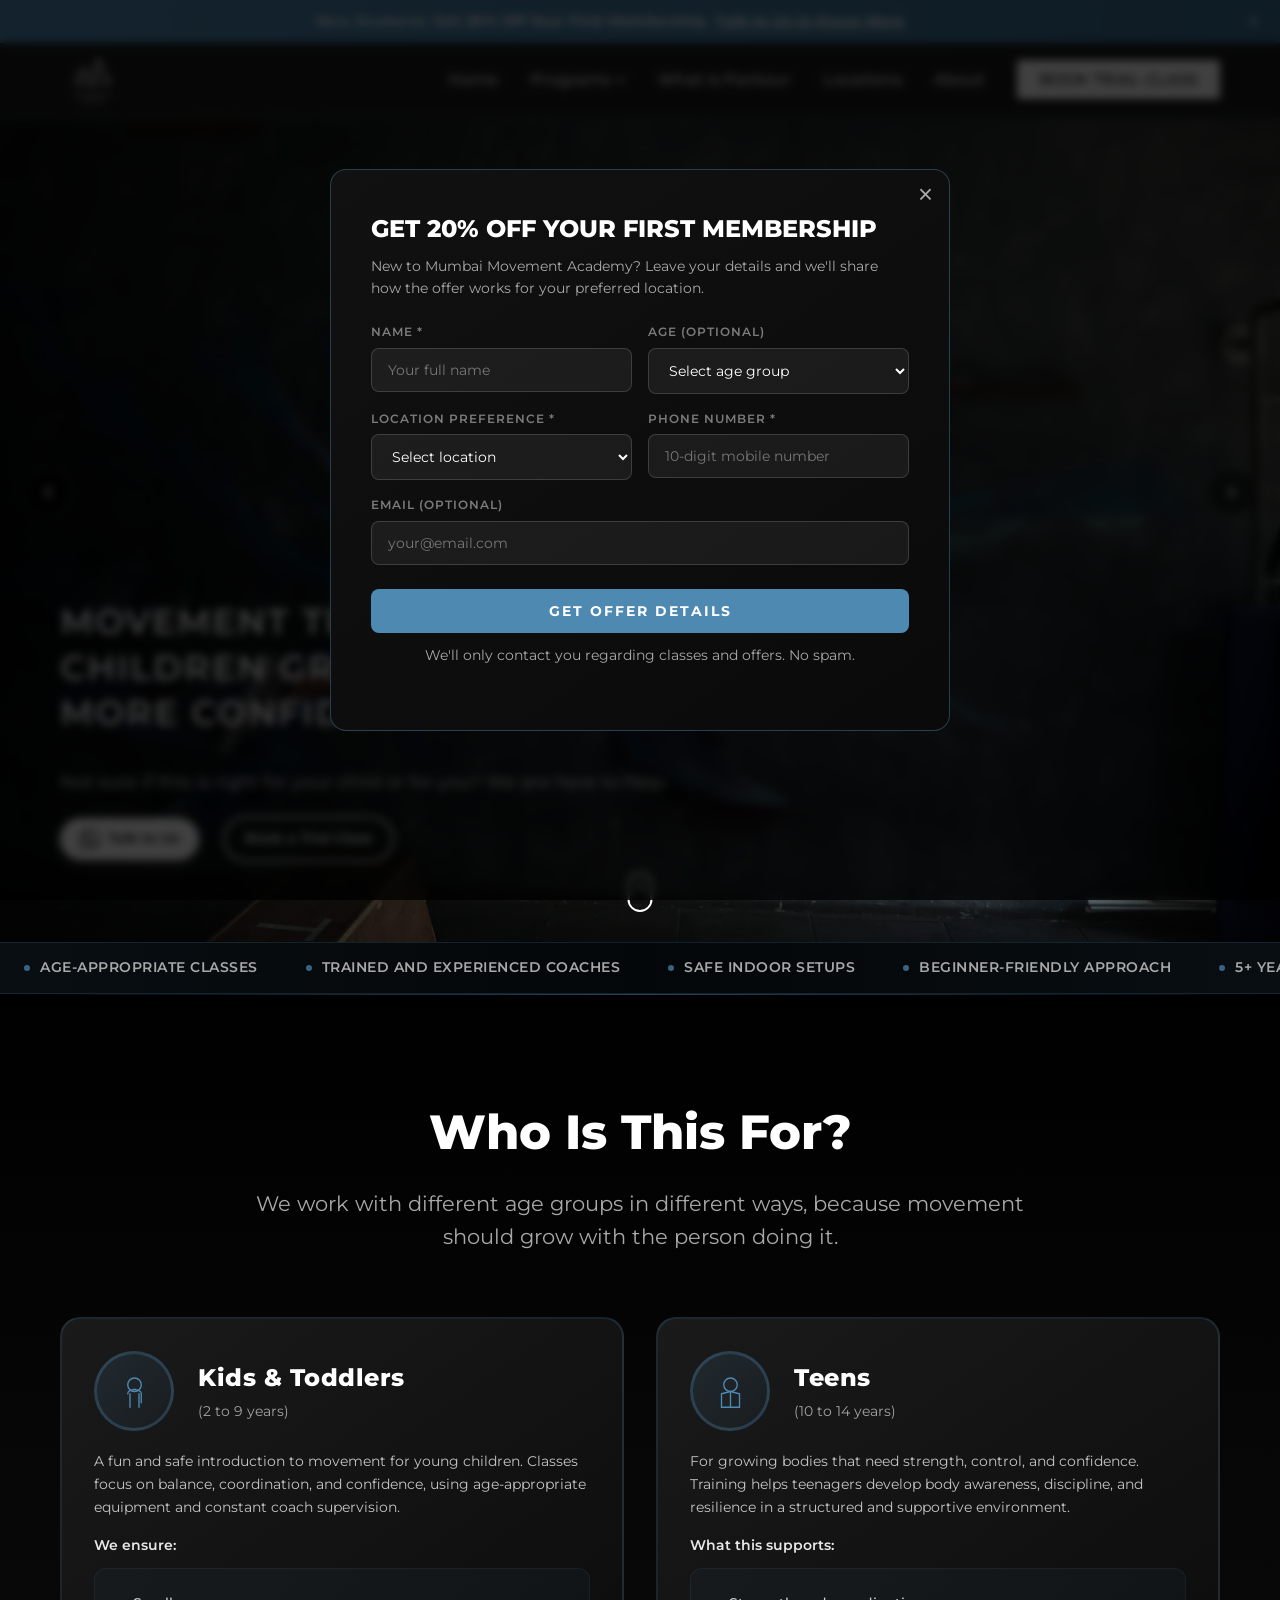
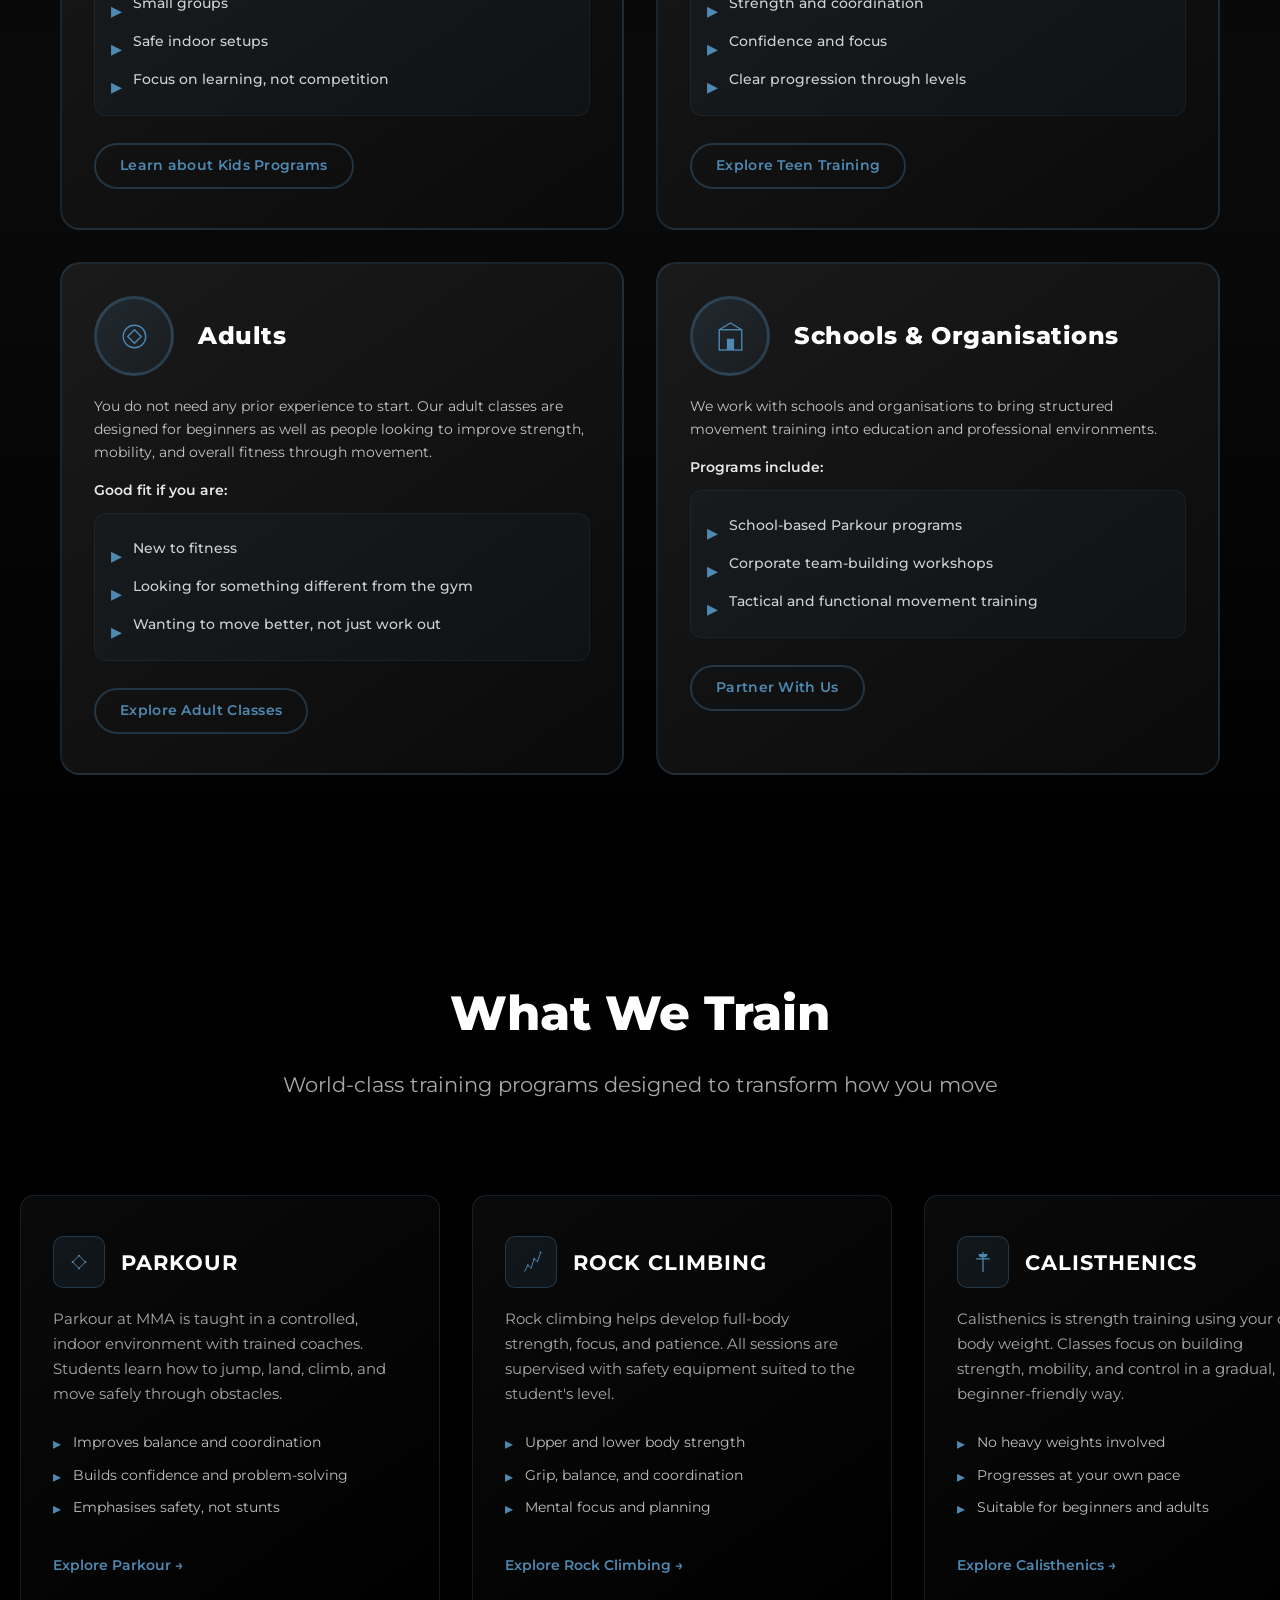
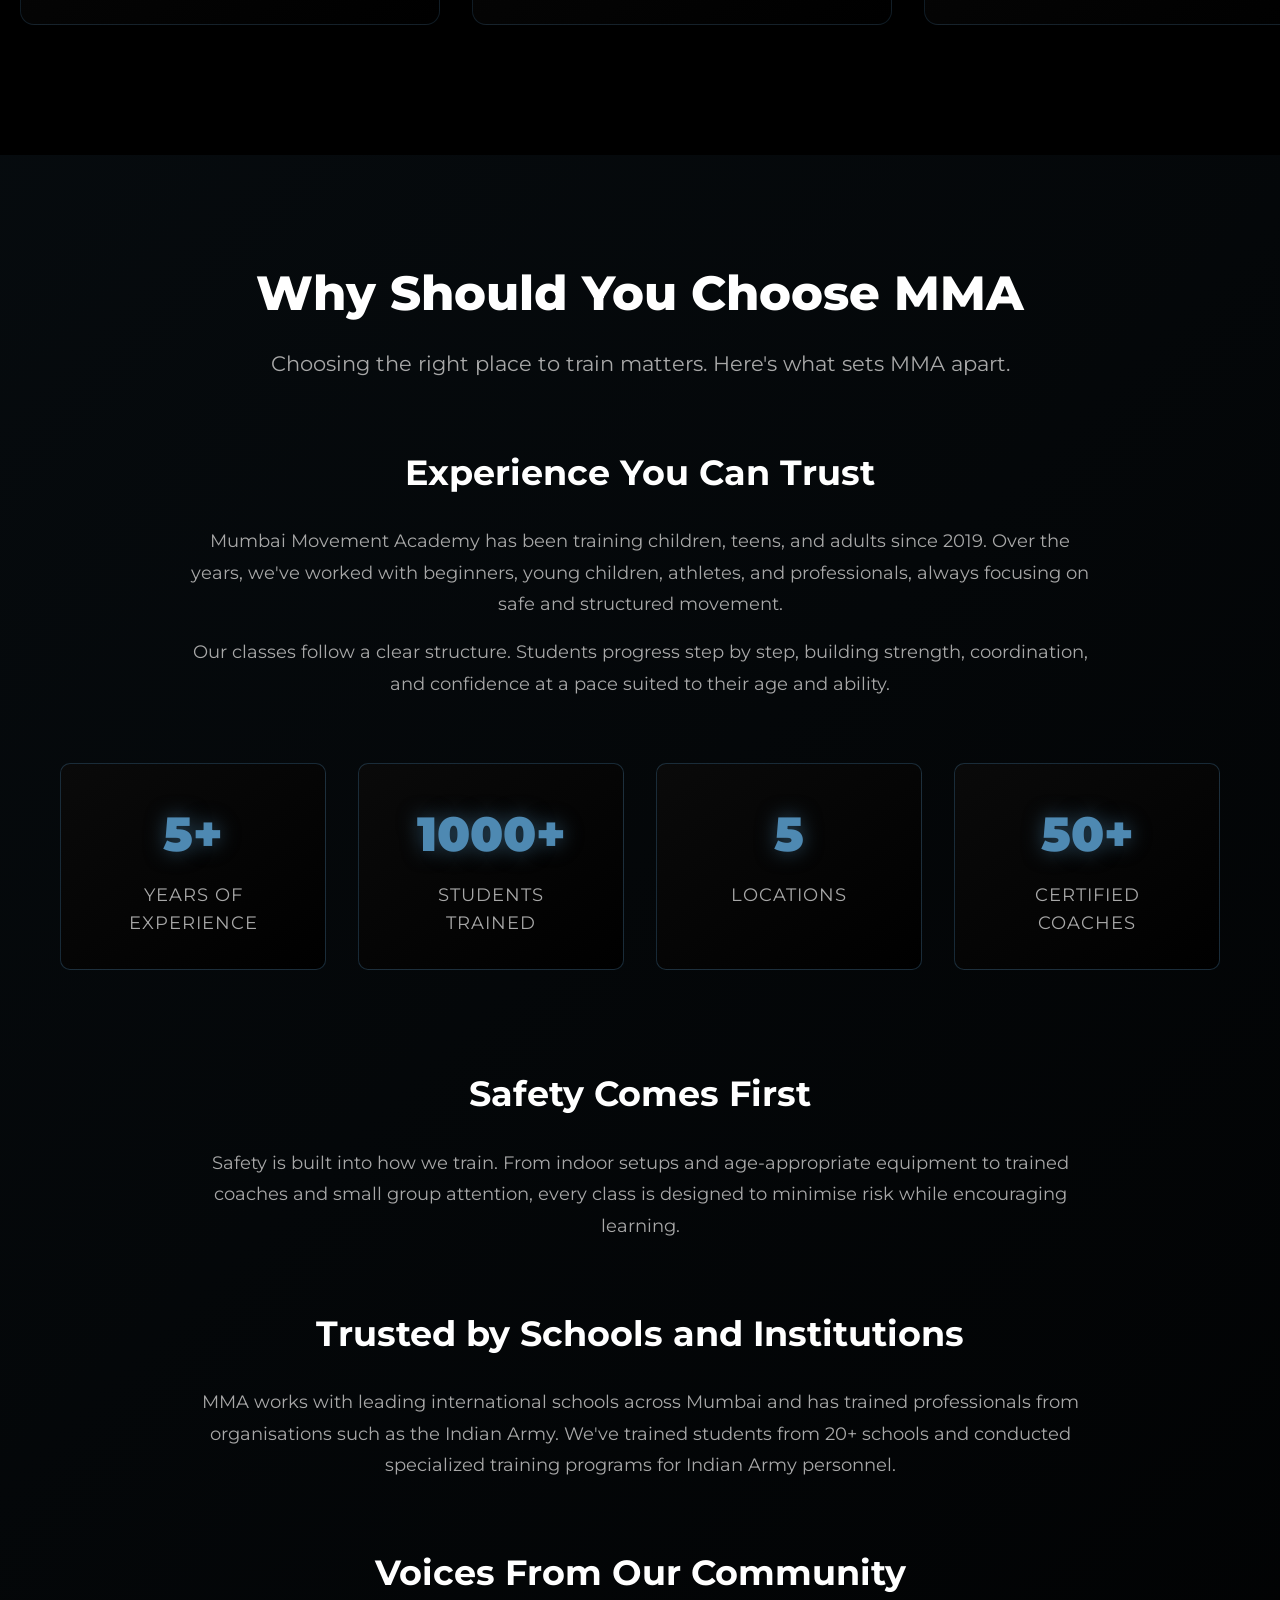
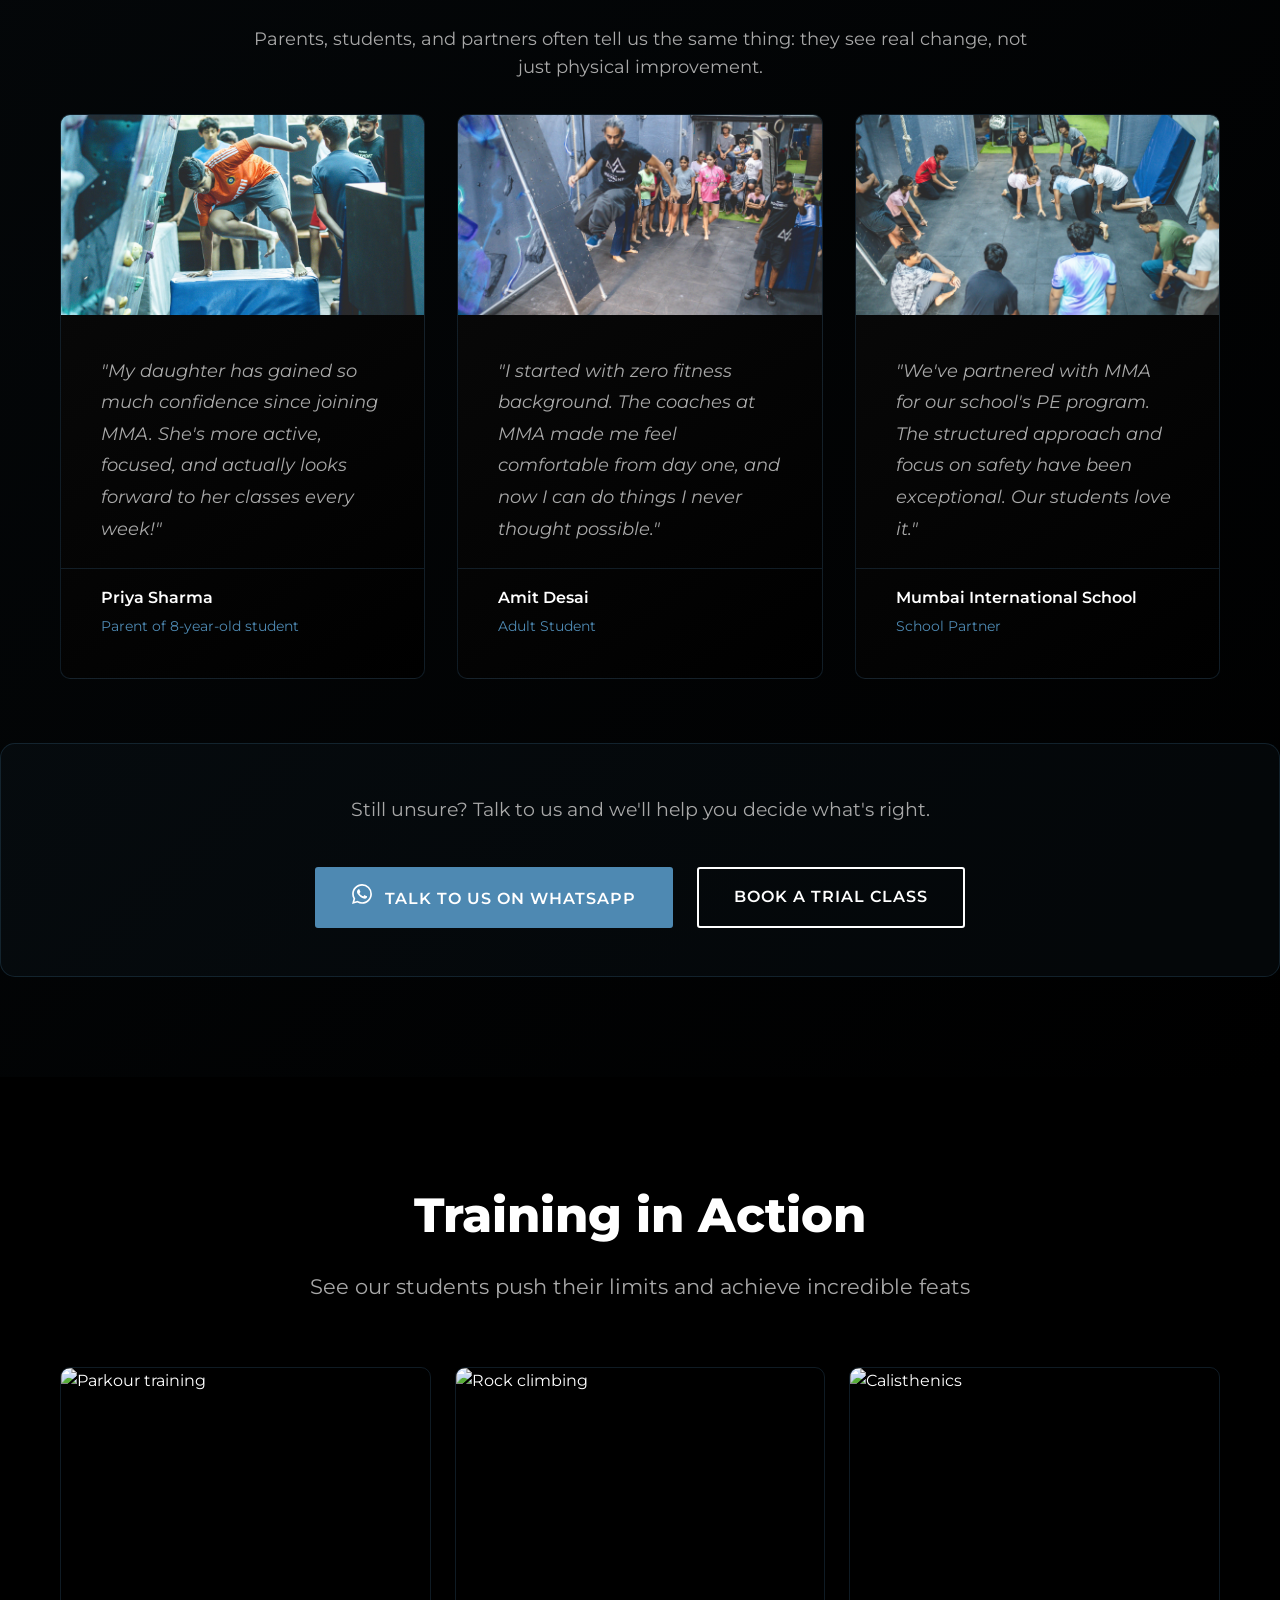
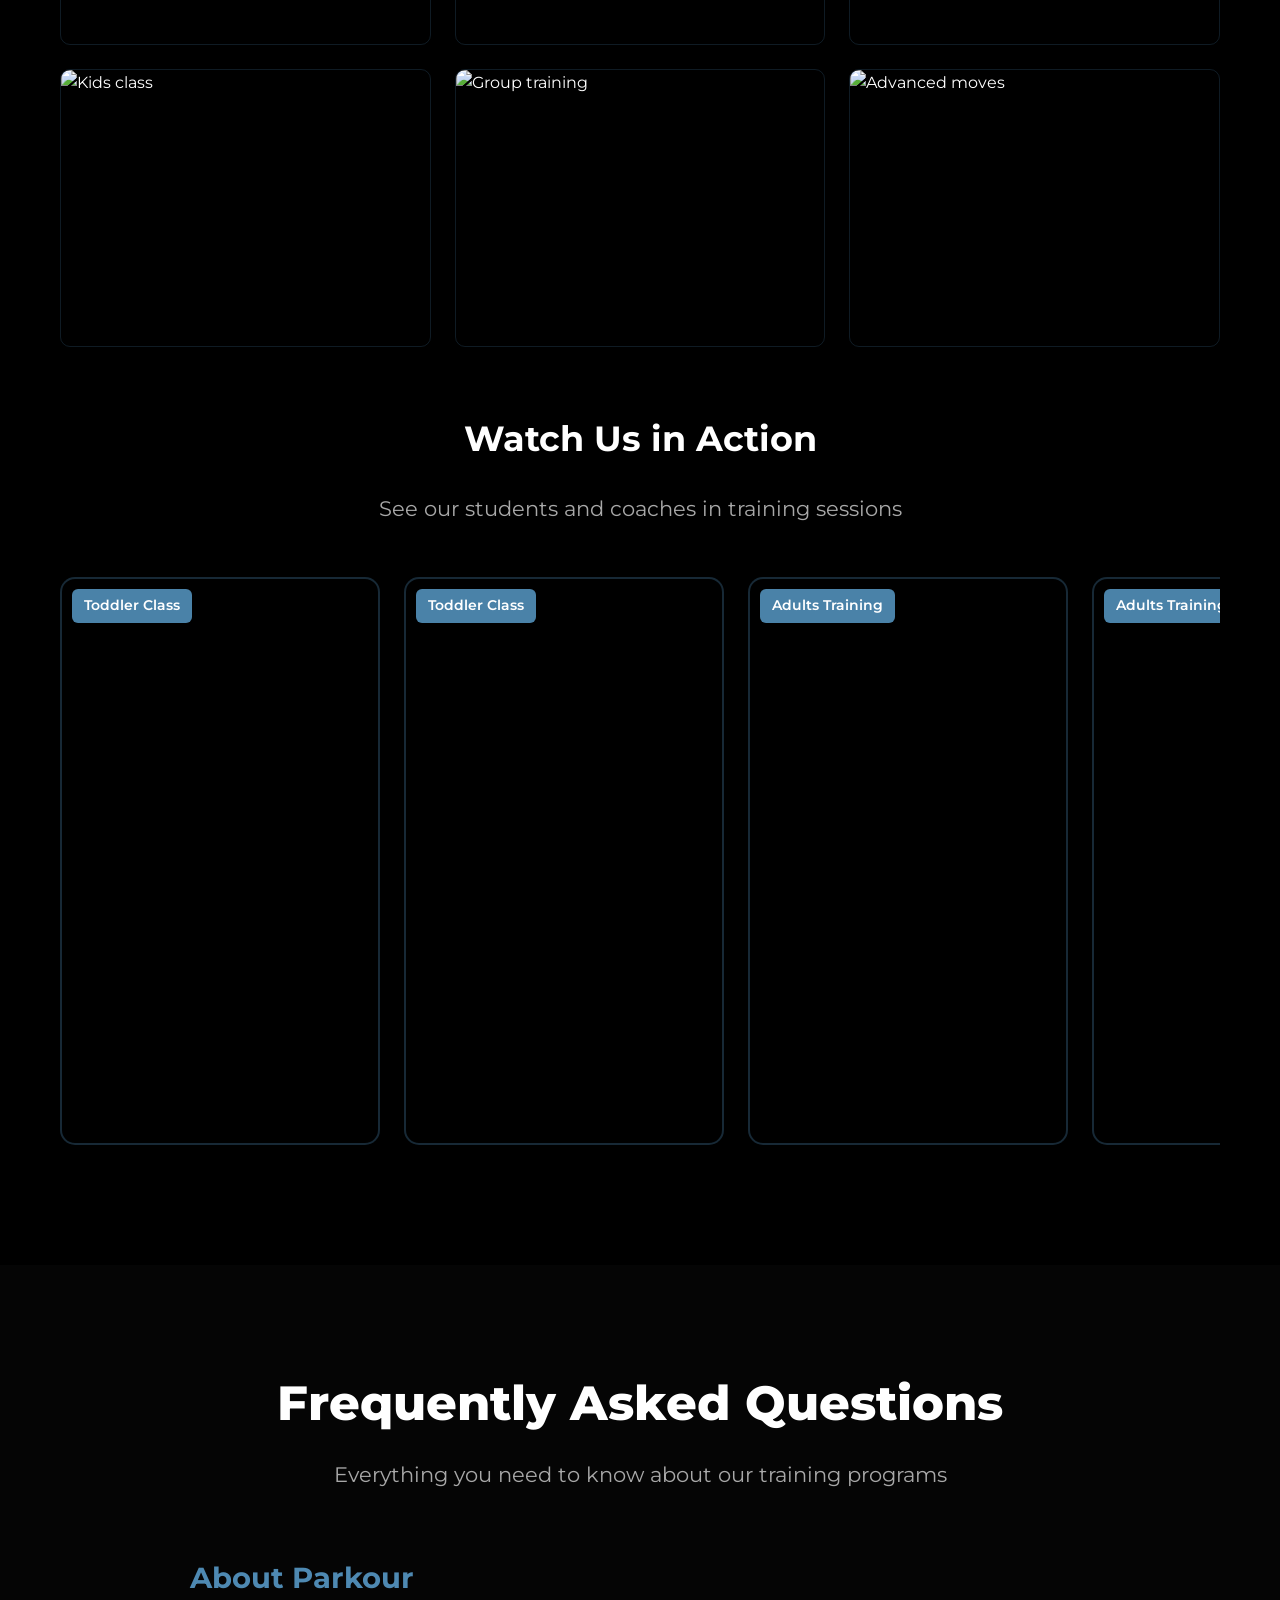
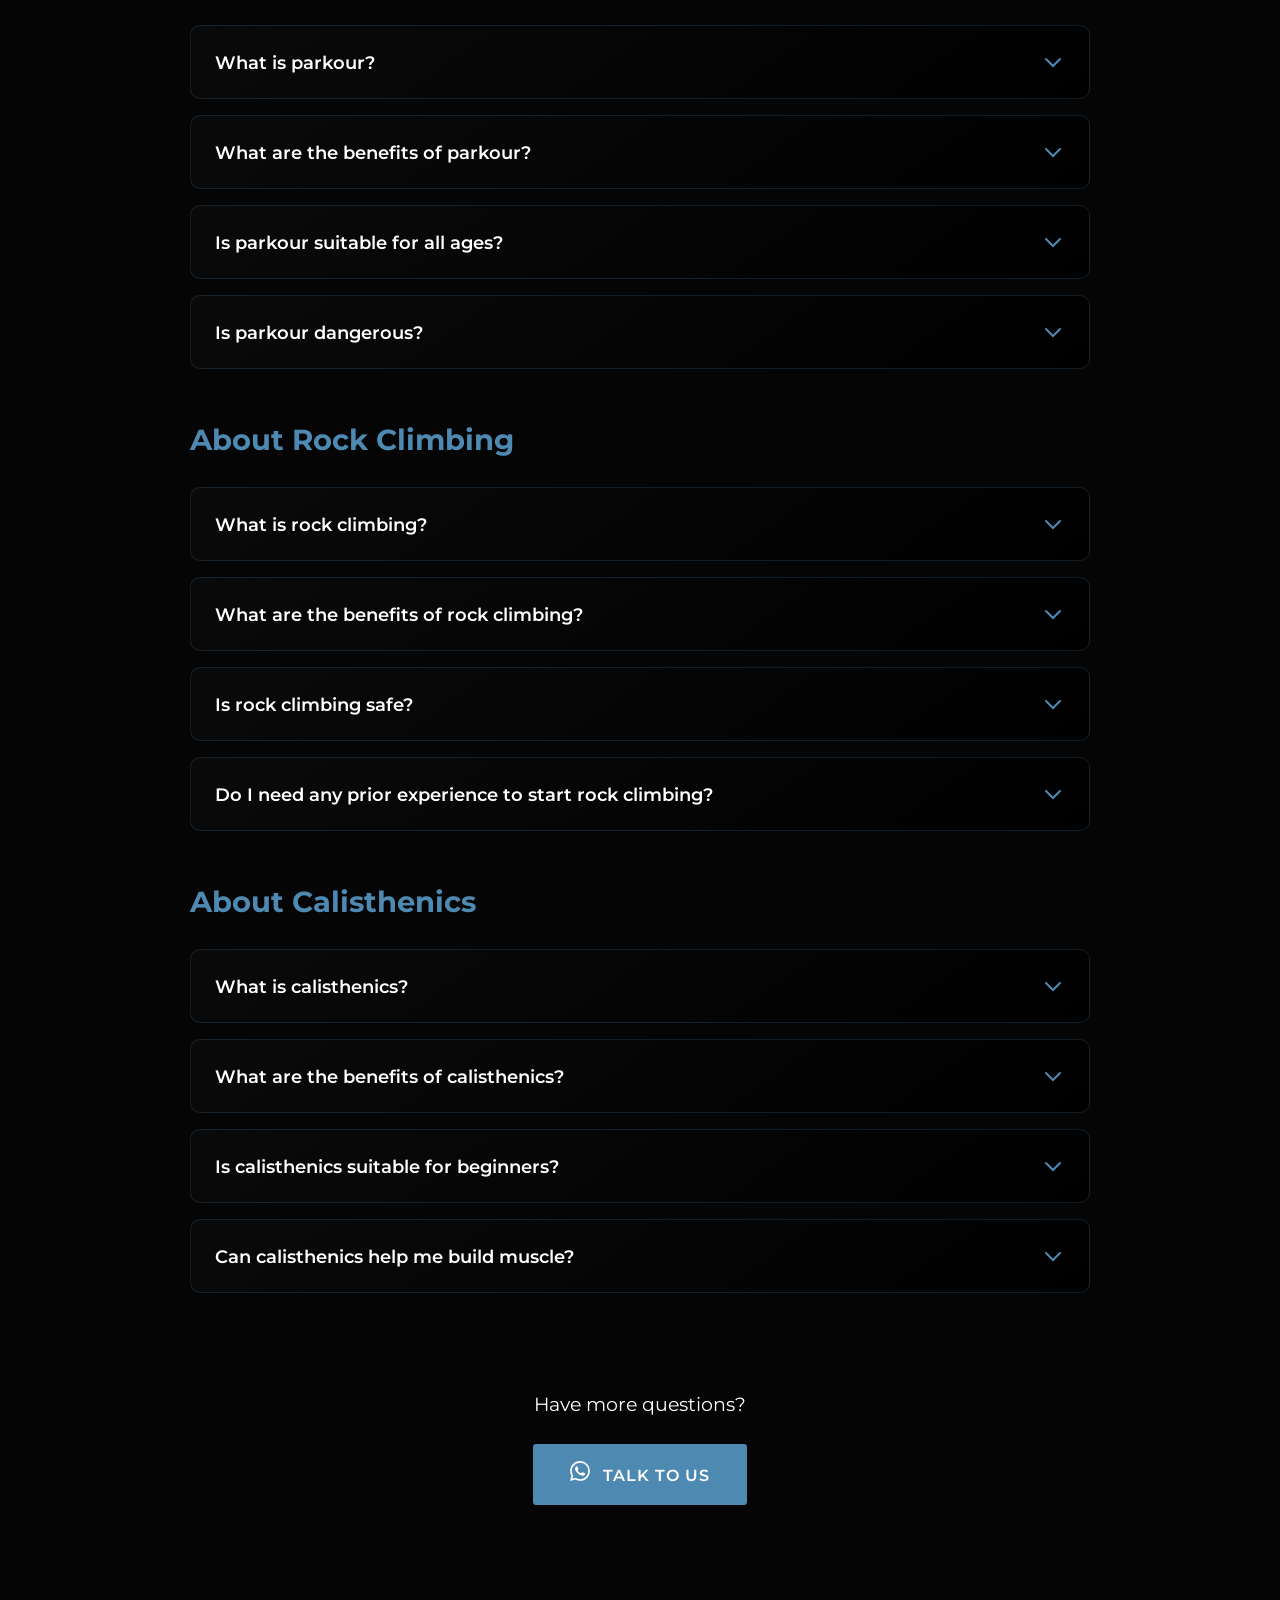
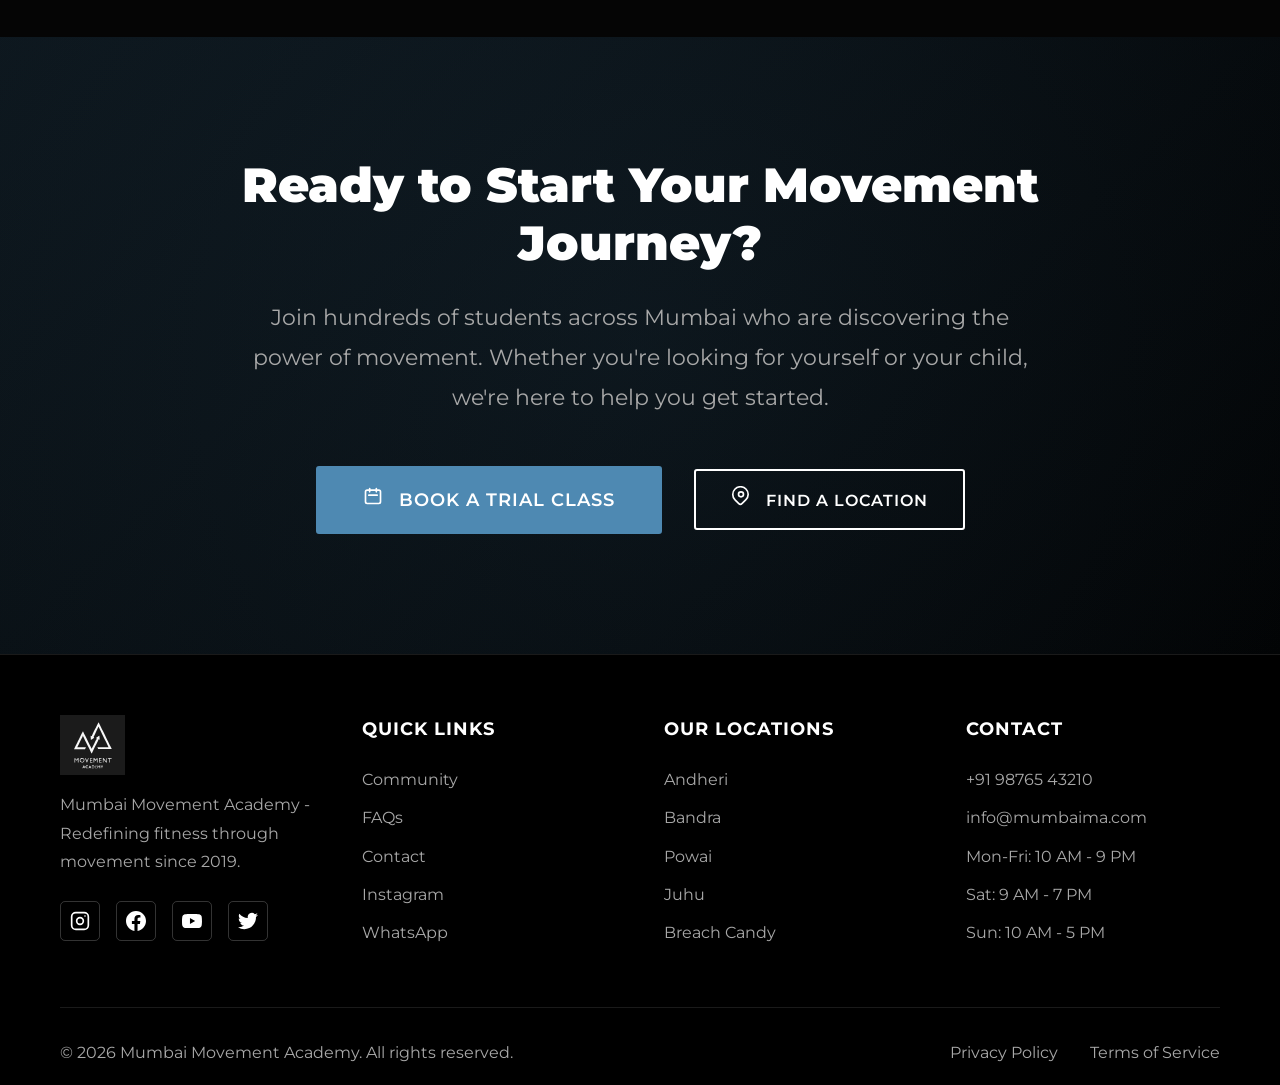
==== commit c7aa282f: "Refactor code structure for improved readability and maintainability" ====
--- a/mumbai_movement2-main/index.html
+++ b/mumbai_movement2-main/index.html
@@ -10,6 +10,64 @@
     <link rel="stylesheet" href="styles.css">
 </head>
 <body>
+    <!-- Offer Strip -->
+    <div class="offer-strip" id="offerStrip">
+        <div class="offer-strip-content">
+            <p>New Students: <strong>Get 20% Off Your First Membership.</strong> <a href="https://wa.me/919876543210?text=Hi%2C%20I%27m%20interested%20in%20the%2020%25%20off%20first%20membership%20offer." target="_blank">Talk to Us to Know More</a></p>
+            <button class="offer-strip-close" id="offerStripClose" aria-label="Close offer">&times;</button>
+        </div>
+    </div>
+
+    <!-- Lead Capture Popup -->
+    <div class="lead-popup-overlay" id="leadPopup">
+        <div class="lead-popup">
+            <button class="lead-popup-close" id="leadPopupClose">&times;</button>
+            <div class="lead-popup-header">
+                <h2>Get 20% Off Your First Membership</h2>
+                <p>New to Mumbai Movement Academy? Leave your details and we'll share how the offer works for your preferred location.</p>
+            </div>
+            <form class="lead-popup-form" id="leadPopupForm">
+                <div class="lead-form-group">
+                    <label for="leadName">Name *</label>
+                    <input type="text" id="leadName" name="name" required placeholder="Your full name">
+                </div>
+                <div class="lead-form-group">
+                    <label for="leadAge">Age (optional)</label>
+                    <select id="leadAge" name="age">
+                        <option value="">Select age group</option>
+                        <option value="2-4">2–4 years (Toddler)</option>
+                        <option value="4-9">4–9 years (Kids)</option>
+                        <option value="10-14">10–14 years (Teens)</option>
+                        <option value="15-25">15–25 years</option>
+                        <option value="25-40">25–40 years</option>
+                        <option value="40+">40+ years</option>
+                    </select>
+                </div>
+                <div class="lead-form-group">
+                    <label for="leadLocation">Location Preference *</label>
+                    <select id="leadLocation" name="location" required>
+                        <option value="">Select location</option>
+                        <option value="andheri">Andheri West</option>
+                        <option value="bandra">Bandra West</option>
+                        <option value="powai">Powai</option>
+                        <option value="juhu">Juhu</option>
+                        <option value="breach-candy">Breach Candy</option>
+                    </select>
+                </div>
+                <div class="lead-form-group">
+                    <label for="leadPhone">Phone Number *</label>
+                    <input type="tel" id="leadPhone" name="phone" required placeholder="10-digit mobile number" maxlength="10">
+                </div>
+                <div class="lead-form-group lead-form-group-full">
+                    <label for="leadEmail">Email (optional)</label>
+                    <input type="email" id="leadEmail" name="email" placeholder="your@email.com">
+                </div>
+                <button type="submit" class="lead-popup-submit">Get Offer Details</button>
+                <p class="lead-popup-disclaimer">We'll only contact you regarding classes and offers. No spam.</p>
+            </form>
+        </div>
+    </div>
+
     <!-- Navigation -->
     <nav class="navbar">
         <div class="nav-container">
@@ -41,7 +99,19 @@
 
     <!-- Hero Section -->
     <section class="hero" id="home">
+        <div class="hero-slider">
+            <div class="hero-slide active" style="background-image: url('img/main_banner.jpg');"></div>
+            <div class="hero-slide" style="background-image: url('img/2025_04_29_Day1-5.jpg');"></div>
+            <div class="hero-slide" style="background-image: url('img/2025_04_29_Day1-11.jpg');"></div>
+            <div class="hero-slide" style="background-image: url('img/2025_04_29_Day1-18.jpg');"></div>
+        </div>
         <div class="hero-overlay"></div>
+        <button class="hero-arrow hero-arrow-left" aria-label="Previous slide">
+            <svg width="20" height="20" viewBox="0 0 24 24" fill="none"><path d="M15 18l-6-6 6-6" stroke="currentColor" stroke-width="2.5" stroke-linecap="round" stroke-linejoin="round"/></svg>
+        </button>
+        <button class="hero-arrow hero-arrow-right" aria-label="Next slide">
+            <svg width="20" height="20" viewBox="0 0 24 24" fill="none"><path d="M9 18l6-6-6-6" stroke="currentColor" stroke-width="2.5" stroke-linecap="round" stroke-linejoin="round"/></svg>
+        </button>
         <div class="hero-content">
             <h1 class="hero-title animate-fade-in">MOVEMENT TRAINING THAT HELPS CHILDREN GROW STRONGER, SAFER, AND MORE CONFIDENT.</h1>
             <div class="hero-bottom animate-fade-in-delay">
@@ -66,6 +136,30 @@
         </div>
     </section>
 
+    <!-- Hero Scrolling Banner -->
+    <div class="hero-scroll-banner">
+        <div class="hero-scroll-track">
+            <div class="hero-scroll-content">
+                <span class="scroll-item"><span class="scroll-dot"></span> Age-appropriate classes</span>
+                <span class="scroll-item"><span class="scroll-dot"></span> Trained and experienced coaches</span>
+                <span class="scroll-item"><span class="scroll-dot"></span> Safe indoor setups</span>
+                <span class="scroll-item"><span class="scroll-dot"></span> Beginner-friendly approach</span>
+                <span class="scroll-item"><span class="scroll-dot"></span> 5+ Years of Experience</span>
+                <span class="scroll-item"><span class="scroll-dot"></span> 1000+ Students Trained</span>
+                <span class="scroll-item"><span class="scroll-dot"></span> 5 Locations across Mumbai</span>
+            </div>
+            <div class="hero-scroll-content" aria-hidden="true">
+                <span class="scroll-item"><span class="scroll-dot"></span> Age-appropriate classes</span>
+                <span class="scroll-item"><span class="scroll-dot"></span> Trained and experienced coaches</span>
+                <span class="scroll-item"><span class="scroll-dot"></span> Safe indoor setups</span>
+                <span class="scroll-item"><span class="scroll-dot"></span> Beginner-friendly approach</span>
+                <span class="scroll-item"><span class="scroll-dot"></span> 5+ Years of Experience</span>
+                <span class="scroll-item"><span class="scroll-dot"></span> 1000+ Students Trained</span>
+                <span class="scroll-item"><span class="scroll-dot"></span> 5 Locations across Mumbai</span>
+            </div>
+        </div>
+    </div>
+
     <!-- Who Is This For Section -->
     <section class="who-is-this-for" id="who">
         <div class="container">
@@ -328,12 +422,12 @@
                 </div>
             </div>
 
-            <!-- Meet Our Founders
+            <!-- Meet Our Founders -->
             
-        </div> -->
+        </div>
 
         <!-- CTA for this section -->
-        <!-- <div class="section-cta">
+        <div class="section-cta">
             <p class="cta-text">Still unsure? Talk to us and we'll help you decide what's right.</p>
             <div class="cta-buttons">
                 <a href="https://wa.me/919876543210" class="btn btn-primary" target="_blank">
@@ -344,7 +438,7 @@
                 </a>
                 <a href="./book-trial.html" class="btn btn-outline">BOOK A TRIAL CLASS</a>
             </div>
-        </div> -->
+        </div>
     </div>
     </section>
 
@@ -550,7 +644,7 @@
     </section>
 
     <!-- FAQs Section -->
-    <!-- <section class="faqs-section" id="faq">
+    <section class="faqs-section" id="faq">
         <div class="container">
             <h2 class="section-title">Frequently Asked Questions</h2>
             <p class="section-subtitle">Everything you need to know about our training programs</p>
@@ -727,7 +821,7 @@
                 </a>
             </div>
         </div>
-    </section> -->
+    </section>
 
     <!-- Final CTA Section -->
     <section class="final-cta" id="cta">
@@ -986,7 +1080,7 @@
 
             <!-- Footer Bottom -->
             <div class="footer-bottom">
-                <p>&copy; 2025 Mumbai Movement Academy. All rights reserved.</p>
+                <p>&copy; 2026 Mumbai Movement Academy. All rights reserved.</p>
                 <div class="footer-links">
                     <a href="#privacy">Privacy Policy</a>
                     <a href="#terms">Terms of Service</a>
--- a/mumbai_movement2-main/styles.css
+++ b/mumbai_movement2-main/styles.css
@@ -173,15 +173,73 @@
 /* Hero Section */
 .hero {
     height: 100vh;
-    background-image: url('img/main_banner.JPG');
-    background-size: cover;
-    background-position: center 20%;
-    background-attachment: fixed;
+    background-color: #000;
     display: flex;
     align-items: center;
     justify-content: center;
     position: relative;
     overflow: hidden;
+}
+
+/* Hero Image Slider */
+.hero-slider {
+    position: absolute;
+    top: 0;
+    left: 0;
+    width: 100%;
+    height: 100%;
+    z-index: 0;
+}
+
+.hero-slide {
+    position: absolute;
+    top: 0;
+    left: 0;
+    width: 100%;
+    height: 100%;
+    background-size: cover;
+    background-position: center 20%;
+    opacity: 0;
+    transition: opacity 1s ease-in-out;
+}
+
+.hero-slide.active {
+    opacity: 1;
+}
+
+/* Hero Arrow Buttons */
+.hero-arrow {
+    position: absolute;
+    top: 50%;
+    transform: translateY(-50%);
+    z-index: 3;
+    background: rgba(0, 0, 0, 0.45);
+    border: 1px solid rgba(255, 255, 255, 0.2);
+    border-radius: 50%;
+    width: 48px;
+    height: 48px;
+    display: flex;
+    align-items: center;
+    justify-content: center;
+    color: #fff;
+    cursor: pointer;
+    transition: all 0.3s ease;
+    backdrop-filter: blur(6px);
+    -webkit-backdrop-filter: blur(6px);
+}
+
+.hero-arrow:hover {
+    background: rgba(78, 137, 178, 0.5);
+    border-color: var(--primary-blue);
+    transform: translateY(-50%) scale(1.08);
+}
+
+.hero-arrow-left {
+    left: 24px;
+}
+
+.hero-arrow-right {
+    right: 24px;
 }
 
 .hero-overlay {
@@ -2029,7 +2087,19 @@
 
 .philosophy-section {
     padding: 100px 0;
-    background: linear-gradient(135deg, rgba(78, 137, 178, 0.05), rgba(0, 0, 0, 1));
+    background: #000;
+    position: relative;
+}
+
+.philosophy-section::before {
+    content: '';
+    position: absolute;
+    top: 0;
+    left: 50%;
+    transform: translateX(-50%);
+    width: 120px;
+    height: 1px;
+    background: linear-gradient(90deg, transparent, rgba(78, 137, 178, 0.4), transparent);
 }
 
 .philosophy-intro {
@@ -2067,74 +2137,302 @@
     margin: 4rem auto 0;
     text-align: center;
     padding: 3rem;
-    background: rgba(78, 137, 178, 0.05);
+    background: rgba(255, 255, 255, 0.02);
     border-radius: 15px;
-    border: 1px solid rgba(78, 137, 178, 0.2);
+    border: 1px solid rgba(255, 255, 255, 0.06);
 }
 
 .founders-detail-section {
     padding: 100px 0;
     background-color: #000000;
-}
-
-.founder-detail {
+    position: relative;
+}
+
+.founders-detail-section::before {
+    content: '';
+    position: absolute;
+    top: 0;
+    left: 50%;
+    transform: translateX(-50%);
+    width: 120px;
+    height: 1px;
+    background: linear-gradient(90deg, transparent, rgba(78, 137, 178, 0.4), transparent);
+}
+
+/* --- Founders Row (Card Layout) --- */
+.founders-row {
+    display: flex;
+    justify-content: center;
+    gap: 2.5rem;
+    margin-top: 3rem;
+    flex-wrap: wrap;
+}
+
+.founder-card {
+    flex: 0 1 340px;
+    text-align: center;
+    cursor: pointer;
+    padding: 1.5rem 1.5rem 2rem;
+    border-radius: 14px;
+    border: 1px solid rgba(78, 137, 178, 0.15);
+    background: linear-gradient(145deg, #0a0a0a, #000);
+    transition: all 0.4s ease;
+}
+
+.founder-card:hover {
+    border-color: var(--primary-blue);
+    transform: translateY(-8px);
+    box-shadow: 0 16px 48px rgba(78, 137, 178, 0.2);
+}
+
+.founder-card-image {
+    width: 100%;
+    height: 320px;
+    margin: 0 auto 1.5rem;
+    border-radius: 12px;
+    overflow: hidden;
+    border: 2px solid rgba(78, 137, 178, 0.2);
+    transition: border-color 0.3s ease;
+}
+
+.founder-card:hover .founder-card-image {
+    border-color: var(--primary-blue);
+}
+
+.founder-card-image img {
+    width: 100%;
+    height: 100%;
+    object-fit: cover;
+    object-position: center center;
+    transform: rotate(270deg) scale(1.07);
+    transition: transform 0.5s ease;
+}
+
+/* Krishna's image doesn't need rotation */
+.founder-image-3 img {
+    transform: rotate(0deg) scale(1) !important;
+    object-position: top center;
+}
+
+.founder-card:hover .founder-card-image img {
+    transform: rotate(270deg) scale(1.12);
+}
+
+.founder-card:hover .founder-image-3 img {
+    transform: rotate(0deg) scale(1.05) !important;
+}
+
+.founder-card-name {
+    font-size: 1.35rem;
+    font-weight: 700;
+    color: var(--text-light);
+    margin-bottom: 0.4rem;
+}
+
+.founder-card-role {
+    font-size: 0.85rem;
+    color: var(--primary-blue);
+    font-weight: 600;
+    letter-spacing: 0.5px;
+    text-transform: uppercase;
+}
+
+/* --- Founder Popup Modal --- */
+.founder-modal-overlay {
+    position: fixed;
+    inset: 0;
+    z-index: 10000;
+    background: rgba(0, 0, 0, 0.88);
+    backdrop-filter: blur(12px);
+    -webkit-backdrop-filter: blur(12px);
+    display: flex;
+    align-items: center;
+    justify-content: center;
+    opacity: 0;
+    visibility: hidden;
+    transition: opacity 0.35s ease, visibility 0.35s ease;
+}
+
+.founder-modal-overlay.active {
+    opacity: 1;
+    visibility: visible;
+}
+
+.founder-modal {
+    position: relative;
+    max-width: 900px;
+    width: 92%;
+    max-height: 88vh;
+    overflow-y: auto;
+    background: linear-gradient(160deg, #141414, #0a0a0a);
+    border: 1px solid rgba(78, 137, 178, 0.3);
+    border-radius: 20px;
+    transform: scale(0.92) translateY(20px);
+    transition: transform 0.35s ease;
+    box-shadow: 0 30px 80px rgba(0, 0, 0, 0.6), 0 0 60px rgba(78, 137, 178, 0.08);
+}
+
+.founder-modal-overlay.active .founder-modal {
+    transform: scale(1) translateY(0);
+}
+
+.founder-modal-close {
+    position: absolute;
+    top: 16px;
+    right: 18px;
+    z-index: 2;
+    background: rgba(0, 0, 0, 0.6);
+    border: 1px solid rgba(255, 255, 255, 0.15);
+    color: #fff;
+    font-size: 1.6rem;
+    width: 44px;
+    height: 44px;
+    border-radius: 50%;
+    cursor: pointer;
+    display: flex;
+    align-items: center;
+    justify-content: center;
+    transition: all 0.3s ease;
+    line-height: 1;
+}
+
+.founder-modal-close:hover {
+    background: rgba(78, 137, 178, 0.4);
+    border-color: var(--primary-blue);
+    transform: rotate(90deg);
+}
+
+.founder-modal-inner {
     display: grid;
-    grid-template-columns: 400px 1fr;
-    gap: 4rem;
-    align-items: center;
-    margin-bottom: 6rem;
-}
-
-.founder-detail.alternate {
-    grid-template-columns: 1fr 400px;
-}
-
-.founder-detail-image {
-    position: relative;
-    border-radius: 15px;
+    grid-template-columns: 300px 1fr;
+    gap: 2.5rem;
+    padding: 2.5rem;
+    align-items: start;
+}
+
+.founder-modal-image {
+    border-radius: 14px;
     overflow: hidden;
-}
-
-.founder-detail-image img {
+    position: sticky;
+    top: 2.5rem;
+    box-shadow: 0 8px 30px rgba(0, 0, 0, 0.4);
+}
+
+.founder-modal-image img {
     width: 100%;
-    height: 500px;
+    height: 380px;
     object-fit: cover;
-}
-
-.founder-detail-name {
-    font-size: 2.5rem;
-    font-weight: 900;
+    object-position: center center;
+    display: block;
+}
+
+/* Only rotate images that need it (Rishi & Cyrus) */
+.founder-modal-image.needs-rotation img {
+    transform: rotate(270deg) scale(1.07);
+}
+
+.founder-modal-name {
+    font-size: 2.2rem;
+    font-weight: 800;
     color: var(--text-light);
     margin-bottom: 0.5rem;
-}
-
-.founder-detail-role {
-    font-size: 1.2rem;
+    letter-spacing: -0.5px;
+}
+
+.founder-modal-role {
+    font-size: 0.95rem;
     color: var(--primary-blue);
-    font-weight: 600;
+    font-weight: 700;
     margin-bottom: 2rem;
-}
-
-.founder-detail-text p {
+    text-transform: uppercase;
+    letter-spacing: 1.5px;
+    padding-bottom: 1.5rem;
+    border-bottom: 1px solid rgba(78, 137, 178, 0.15);
+}
+
+.founder-modal-text p {
     color: var(--text-gray);
-    line-height: 1.8;
-    font-size: 1.05rem;
-    margin-bottom: 1.5rem;
-}
-
-.founder-detail-text strong {
+    line-height: 1.85;
+    font-size: 0.95rem;
+    margin-bottom: 1.2rem;
+}
+
+.founder-modal-text strong {
     color: var(--primary-blue);
+}
+
+@media (max-width: 768px) {
+    .founders-row {
+        flex-direction: column;
+        align-items: center;
+        gap: 2rem;
+    }
+
+    .founder-card {
+        flex: 0 1 auto;
+        width: 100%;
+        max-width: 360px;
+    }
+
+    .founder-card-image {
+        height: 280px;
+    }
+
+    .founder-modal-inner {
+        grid-template-columns: 1fr;
+        padding: 1.8rem;
+        gap: 1.5rem;
+    }
+
+    .founder-modal-image {
+        position: static;
+        max-width: 100%;
+        margin: 0 auto;
+        border-radius: 14px;
+    }
+
+    .founder-modal-image img {
+        height: 280px;
+        border-radius: 14px;
+    }
+
+    .founder-modal-name {
+        font-size: 1.5rem;
+        text-align: center;
+    }
+
+    .founder-modal-role {
+        text-align: center;
+    }
 }
 
 .coaches-section {
     padding: 100px 0;
-    background: linear-gradient(135deg, rgba(78, 137, 178, 0.05), rgba(0, 0, 0, 1));
+    background: #000;
+    position: relative;
+}
+
+.coaches-section::before {
+    content: '';
+    position: absolute;
+    top: 0;
+    left: 50%;
+    transform: translateX(-50%);
+    width: 120px;
+    height: 1px;
+    background: linear-gradient(90deg, transparent, rgba(78, 137, 178, 0.4), transparent);
 }
 
 .coaches-intro {
-    max-width: 800px;
-    margin: 0 auto 4rem;
+    max-width: 750px;
+    margin: 0 auto 3rem;
     text-align: center;
+}
+
+.coaches-intro .content-text {
+    color: rgba(255, 255, 255, 0.45);
+    font-size: 0.95rem;
+    line-height: 1.8;
 }
 
 .coaches-grid {
@@ -2201,29 +2499,12 @@
 
 .coaches-cta {
     max-width: 900px;
-    margin: 4rem auto 0;
+    margin: 3rem auto 0;
     text-align: center;
-    padding: 3rem;
-    background: rgba(78, 137, 178, 0.05);
-    border-radius: 15px;
-    border: 1px solid rgba(78, 137, 178, 0.2);
-}
-
-/* Responsive for About */
-@media (max-width: 968px) {
-    .founder-detail,
-    .founder-detail.alternate {
-        grid-template-columns: 1fr;
-        gap: 2rem;
-    }
-    
-    .founder-detail-image img {
-        height: 400px;
-    }
-    
-    .founder-detail-name {
-        font-size: 2rem;
-    }
+    padding: 2.5rem;
+    background: rgba(255, 255, 255, 0.02);
+    border-radius: 14px;
+    border: 1px solid rgba(255, 255, 255, 0.06);
 }
 
 /* Testimonials */
@@ -2822,7 +3103,8 @@
     }
 
     .mobile-menu-btn {
-        display: flex;\n        z-index: 1001;
+        display: flex;
+        z-index: 1001;
     }
 
     .mobile-menu-btn.active span:nth-child(1) {
@@ -3454,10 +3736,14 @@
     overflow: hidden;
     box-shadow: 0 10px 40px rgba(0, 0, 0, 0.5);
     border: 2px solid rgba(78, 137, 178, 0.3);
+    min-height: 500px;
 }
 
 .map-container iframe {
     display: block;
+    width: 100%;
+    height: 600px;
+    border: 0;
 }
 
 /* Modern Locations Grid */
@@ -4597,3 +4883,1118 @@
         padding: 3px 10px;
     }
 }
+
+
+/* ========================================
+   OFFER STRIP (Top Banner)
+   ======================================== */
+.offer-strip {
+    position: fixed;
+    top: 0;
+    left: 0;
+    right: 0;
+    z-index: 1100;
+    background: linear-gradient(90deg, #4E89B2, #3a6f94);
+    color: #fff;
+    text-align: center;
+    padding: 10px 50px 10px 20px;
+    font-size: 0.9rem;
+    font-weight: 600;
+    letter-spacing: 0.5px;
+    display: flex;
+    align-items: center;
+    justify-content: center;
+    gap: 15px;
+    flex-wrap: wrap;
+}
+
+.offer-strip a {
+    color: #fff;
+    text-decoration: underline;
+    font-weight: 700;
+}
+
+.offer-strip a:hover {
+    opacity: 0.85;
+}
+
+.offer-strip-content {
+    display: flex;
+    align-items: center;
+    justify-content: center;
+    gap: 8px;
+    width: 100%;
+    padding-right: 30px;
+}
+
+.offer-strip-content p {
+    margin: 0;
+}
+
+.offer-strip-close {
+    position: absolute;
+    right: 15px;
+    top: 50%;
+    transform: translateY(-50%);
+    background: none;
+    border: none;
+    color: #fff;
+    font-size: 1.4rem;
+    cursor: pointer;
+    padding: 5px;
+    line-height: 1;
+    opacity: 0.8;
+    transition: var(--transition);
+}
+
+.offer-strip-close:hover {
+    opacity: 1;
+    transform: translateY(-50%) scale(1.2);
+}
+
+/* Push navbar down when offer strip is visible */
+body.offer-strip-visible .navbar {
+    top: 42px;
+}
+
+body.offer-strip-visible {
+    padding-top: 42px;
+}
+
+@media (max-width: 768px) {
+    .offer-strip {
+        font-size: 0.78rem;
+        padding: 8px 40px 8px 12px;
+        gap: 8px;
+    }
+
+    body.offer-strip-visible .navbar {
+        top: 52px;
+    }
+
+    body.offer-strip-visible {
+        padding-top: 52px;
+    }
+}
+
+@media (max-width: 480px) {
+    .offer-strip {
+        font-size: 0.72rem;
+        padding: 6px 35px 6px 10px;
+    }
+}
+
+
+/* ========================================
+   LEAD CAPTURE POPUP
+   ======================================== */
+.lead-popup-overlay {
+    display: none;
+    position: fixed;
+    top: 0;
+    left: 0;
+    right: 0;
+    bottom: 0;
+    z-index: 2000;
+    background: rgba(0, 0, 0, 0.75);
+    backdrop-filter: blur(4px);
+    justify-content: center;
+    align-items: center;
+    padding: 20px;
+}
+
+.lead-popup-overlay.active {
+    display: flex;
+}
+
+.lead-popup {
+    background: linear-gradient(145deg, #111, #0a0a0a);
+    border: 1px solid rgba(78, 137, 178, 0.4);
+    border-radius: 16px;
+    padding: 2.5rem;
+    max-width: 620px;
+    width: 100%;
+    position: relative;
+    animation: popupSlideIn 0.4s ease;
+}
+
+@keyframes popupSlideIn {
+    from {
+        opacity: 0;
+        transform: translateY(30px) scale(0.95);
+    }
+    to {
+        opacity: 1;
+        transform: translateY(0) scale(1);
+    }
+}
+
+.lead-popup-close {
+    position: absolute;
+    top: 12px;
+    right: 16px;
+    background: none;
+    border: none;
+    color: var(--text-gray);
+    font-size: 1.6rem;
+    cursor: pointer;
+    transition: var(--transition);
+    line-height: 1;
+}
+
+.lead-popup-close:hover {
+    color: #fff;
+    transform: rotate(90deg);
+}
+
+.lead-popup h2,
+.lead-popup h3 {
+    font-size: 1.5rem;
+    font-weight: 800;
+    color: var(--text-light);
+    margin-bottom: 0.5rem;
+    text-transform: uppercase;
+}
+
+.lead-popup p {
+    color: var(--text-gray);
+    font-size: 0.9rem;
+    margin-bottom: 1.5rem;
+    line-height: 1.5;
+}
+
+.lead-popup-form {
+    display: grid;
+    grid-template-columns: 1fr 1fr;
+    gap: 0 1rem;
+}
+
+.lead-form-group {
+    margin-bottom: 1rem;
+}
+
+.lead-popup-header,
+.lead-form-group-full,
+.lead-popup-submit,
+.lead-popup-disclaimer {
+    grid-column: 1 / -1;
+}
+
+.lead-form-group label {
+    display: block;
+    font-size: 0.72rem;
+    font-weight: 600;
+    text-transform: uppercase;
+    letter-spacing: 1px;
+    color: rgba(255, 255, 255, 0.45);
+    margin-bottom: 6px;
+}
+
+.lead-form-group input,
+.lead-form-group select {
+    width: 100%;
+    padding: 12px 16px;
+    font-family: 'Montserrat', sans-serif;
+    font-size: 0.9rem;
+    background: rgba(255, 255, 255, 0.06);
+    border: 1px solid rgba(255, 255, 255, 0.15);
+    border-radius: 8px;
+    color: #fff;
+    transition: var(--transition);
+}
+
+.lead-form-group input::placeholder {
+    color: rgba(255, 255, 255, 0.4);
+}
+
+.lead-form-group input:focus,
+.lead-form-group select:focus {
+    outline: none;
+    border-color: var(--primary-blue);
+    background: rgba(78, 137, 178, 0.08);
+}
+
+.lead-form-group select option {
+    background: #111;
+    color: #fff;
+}
+
+.lead-form-row {
+    display: grid;
+    grid-template-columns: 1fr 1fr;
+    gap: 1rem;
+}
+
+.lead-popup .btn-primary,
+.lead-popup-submit {
+    width: 100%;
+    text-align: center;
+    margin-top: 0.5rem;
+    padding: 14px;
+    font-family: 'Montserrat', sans-serif;
+    font-size: 0.85rem;
+    font-weight: 700;
+    text-transform: uppercase;
+    letter-spacing: 2px;
+    border-radius: 8px;
+    border: none;
+    background: var(--primary-blue);
+    color: #fff;
+    cursor: pointer;
+    transition: all 0.3s ease;
+}
+
+.lead-popup-submit:hover {
+    background: #3a7099;
+    transform: translateY(-1px);
+    box-shadow: 0 6px 25px rgba(78, 137, 178, 0.35);
+}
+
+.lead-popup .form-disclaimer,
+.lead-popup-disclaimer {
+    font-size: 0.72rem;
+    color: rgba(255, 255, 255, 0.35);
+    margin-top: 0.75rem;
+    text-align: center;
+    line-height: 1.5;
+}
+
+@media (max-width: 768px) {
+    .lead-popup {
+        padding: 1.8rem 1.5rem;
+        margin: 10px;
+    }
+
+    .lead-popup h2,
+    .lead-popup h3 {
+        font-size: 1.25rem;
+    }
+
+    .lead-popup-form {
+        grid-template-columns: 1fr;
+    }
+
+    .lead-form-row {
+        grid-template-columns: 1fr;
+    }
+}
+
+@media (max-width: 480px) {
+    .lead-popup {
+        padding: 1.5rem 1.2rem;
+    }
+
+    .lead-popup h2,
+    .lead-popup h3 {
+        font-size: 1.1rem;
+    }
+}
+
+
+/* ========================================
+   HERO SCROLLING BANNER
+   ======================================== */
+.hero-scroll-banner {
+    background: linear-gradient(90deg, rgba(78, 137, 178, 0.1), rgba(78, 137, 178, 0.05), rgba(78, 137, 178, 0.1));
+    border-top: 1px solid rgba(78, 137, 178, 0.2);
+    border-bottom: 1px solid rgba(78, 137, 178, 0.2);
+    padding: 14px 0;
+    overflow: hidden;
+    position: relative;
+    display: flex;
+    align-items: center;
+}
+
+.hero-scroll-track {
+    display: flex;
+    width: max-content;
+    animation: heroScrollAnim 30s linear infinite;
+}
+
+.hero-scroll-content {
+    display: flex;
+    align-items: center;
+    gap: 3rem;
+    padding: 0 1.5rem;
+    flex-shrink: 0;
+}
+
+.scroll-item {
+    display: flex;
+    align-items: center;
+    gap: 10px;
+    white-space: nowrap;
+    font-size: 0.85rem;
+    font-weight: 600;
+    color: var(--text-gray);
+    letter-spacing: 0.5px;
+    text-transform: uppercase;
+}
+
+.scroll-item .scroll-icon {
+    font-size: 1.1rem;
+}
+
+.scroll-dot {
+    display: inline-block;
+    width: 6px;
+    height: 6px;
+    border-radius: 50%;
+    background: var(--primary-blue);
+    flex-shrink: 0;
+    opacity: 0.7;
+}
+
+@keyframes heroScrollAnim {
+    0% {
+        transform: translateX(0);
+    }
+    100% {
+        transform: translateX(-50%);
+    }
+}
+
+.hero-scroll-banner:hover .hero-scroll-track {
+    animation-play-state: paused;
+}
+
+@media (max-width: 768px) {
+    .hero-scroll-banner {
+        padding: 10px 0;
+    }
+
+    .scroll-item {
+        font-size: 0.75rem;
+        gap: 6px;
+    }
+
+    .hero-scroll-content {
+        gap: 2rem;
+    }
+
+    .hero-arrow {
+        width: 36px;
+        height: 36px;
+    }
+
+    .hero-arrow svg {
+        width: 16px;
+        height: 16px;
+    }
+
+    .hero-arrow-left {
+        left: 14px;
+    }
+
+    .hero-arrow-right {
+        right: 14px;
+    }
+}
+
+@media (max-width: 480px) {
+    .scroll-item {
+        font-size: 0.7rem;
+    }
+
+    .hero-scroll-content {
+        gap: 1.5rem;
+    }
+
+    .hero-arrow {
+        width: 32px;
+        height: 32px;
+    }
+
+    .hero-arrow svg {
+        width: 14px;
+        height: 14px;
+    }
+
+    .hero-arrow-left {
+        left: 10px;
+    }
+
+    .hero-arrow-right {
+        right: 10px;
+    }
+}
+
+
+/* ========================================
+   COACH TIERS (About Page)
+   ======================================== */
+.coaches-tier-title {
+    font-size: 1.1rem;
+    font-weight: 600;
+    color: rgba(255, 255, 255, 0.5);
+    text-align: left;
+    margin: 3.5rem 0 1.5rem;
+    text-transform: uppercase;
+    letter-spacing: 3px;
+    position: relative;
+    padding-left: 20px;
+}
+
+.coaches-tier-title::before {
+    content: '';
+    position: absolute;
+    left: 0;
+    top: 50%;
+    transform: translateY(-50%);
+    width: 4px;
+    height: 100%;
+    border-radius: 2px;
+}
+
+.coaches-tier-title:nth-of-type(1)::before {
+    background: #E74C3C;
+}
+
+.coaches-tier-title:nth-of-type(2)::before {
+    background: var(--primary-blue);
+}
+
+.coaches-tier-title:nth-of-type(3)::before {
+    background: #27AE60;
+}
+
+.coaches-tier-title:first-of-type {
+    margin-top: 0;
+}
+
+.tier-subtitle {
+    text-align: left;
+    color: rgba(255, 255, 255, 0.3);
+    font-size: 0.8rem;
+    margin-bottom: 2rem;
+    padding-left: 20px;
+    font-weight: 400;
+    letter-spacing: 0.5px;
+}
+
+.coach-tier-badge {
+    display: inline-block;
+    padding: 2px 10px;
+    border-radius: 3px;
+    font-size: 0.6rem;
+    font-weight: 700;
+    text-transform: uppercase;
+    letter-spacing: 1.5px;
+    margin-bottom: 0.6rem;
+}
+
+.coach-tier-senior {
+    background: rgba(231, 76, 60, 0.1);
+    color: #E74C3C;
+    border: none;
+}
+
+.coach-tier-j2 {
+    background: rgba(78, 137, 178, 0.1);
+    color: var(--primary-blue);
+    border: none;
+}
+
+.coach-tier-j1 {
+    background: rgba(39, 174, 96, 0.1);
+    color: #27AE60;
+    border: none;
+}
+
+
+
+.coaches-section .coach-card {
+    border-radius: 14px;
+    border: 1px solid rgba(255, 255, 255, 0.05);
+    background: rgba(255, 255, 255, 0.02);
+    overflow: hidden;
+}
+
+.coaches-section .coach-card:hover {
+    border-color: rgba(78, 137, 178, 0.2);
+    transform: translateY(-6px);
+    box-shadow: 0 20px 50px rgba(0, 0, 0, 0.5);
+}
+
+.coaches-section .coach-image {
+    height: 260px;
+}
+
+.coaches-section .coach-info {
+    padding: 1.5rem;
+}
+
+.coaches-section .coach-name {
+    font-size: 1.2rem;
+    font-weight: 700;
+}
+
+.coaches-section .coach-specialty {
+    font-size: 0.85rem;
+    font-weight: 500;
+}
+
+.coaches-section .coach-cert {
+    font-size: 0.8rem;
+    color: rgba(255, 255, 255, 0.35);
+    font-style: normal;
+    line-height: 1.6;
+}
+
+.coaches-grid-small {
+    display: grid;
+    grid-template-columns: repeat(4, 8fr);
+    gap: 0.8rem;
+    margin-bottom: 2rem;
+}
+
+.coach-card-compact {
+    background: rgba(255, 255, 255, 0.02);
+    border: 1px solid rgba(255, 255, 255, 0.05);
+    border-radius: 10px;
+    padding: 1.2rem 1rem;
+    text-align: center;
+    transition: all 0.3s ease;
+}
+
+.coach-card-compact:hover {
+    border-color: rgba(39, 174, 96, 0.25);
+    transform: translateY(-3px);
+    box-shadow: 0 8px 25px rgba(0, 0, 0, 0.3);
+}
+
+.coach-card-compact .coach-name {
+    font-size: 0.88rem;
+    margin-bottom: 0.2rem;
+    font-weight: 600;
+}
+
+.coach-card-compact .coach-specialty {
+    font-size: 0.75rem;
+}
+
+.coaches-section .coaches-cta {
+    background: rgba(255, 255, 255, 0.02);
+    border: 1px solid rgba(255, 255, 255, 0.06);
+    border-radius: 14px;
+    margin-top: 3rem;
+}
+
+.coaches-section .coaches-cta .content-text {
+    color: rgba(255, 255, 255, 0.4);
+    font-size: 0.9rem;
+}
+
+@media (max-width: 768px) {
+    .coaches-tier-title {
+        font-size: 1rem;
+    }
+
+    .coaches-grid-small {
+        grid-template-columns: repeat(3, 1fr);
+        gap: 0.6rem;
+    }
+
+    .coach-card-compact {
+        padding: 1rem 0.8rem;
+    }
+
+    .coach-card-compact .coach-name {
+        font-size: 0.8rem;
+    }
+
+    .coaches-section .coach-image {
+        height: 220px;
+    }
+}
+
+@media (max-width: 480px) {
+    .coaches-grid-small {
+        grid-template-columns: 1fr 1fr;
+    }
+
+    .coaches-section .coaches-grid:not(.coaches-grid-small) {
+        grid-template-columns: repeat(2, 1fr);
+    }
+}
+
+
+/* ========================================
+   CAREERS & INTERNSHIPS SECTION
+   ======================================== */
+.careers-section {
+    padding: 80px 0 100px;
+    background: #000;
+    position: relative;
+}
+
+.careers-section::before {
+    content: '';
+    position: absolute;
+    top: 0;
+    left: 50%;
+    transform: translateX(-50%);
+    width: 120px;
+    height: 1px;
+    background: linear-gradient(90deg, transparent, rgba(78, 137, 178, 0.4), transparent);
+}
+
+.careers-intro {
+    margin: 0 0 2rem;
+    text-align: left;
+}
+
+.careers-what-we-look-for {
+    margin: 0 0 2rem;
+    text-align: left;
+}
+
+.careers-layout {
+    display: grid;
+    grid-template-columns: 1fr 1fr;
+    gap: 4rem;
+    align-items: start;
+    margin-top: 2rem;
+}
+
+.careers-left .careers-list {
+    justify-content: flex-start;
+}
+
+.careers-left .subsection-title {
+    text-align: left;
+}
+
+.careers-right {
+    position: sticky;
+    top: 100px;
+}
+
+.careers-list {
+    list-style: none;
+    display: flex;
+    flex-wrap: wrap;
+    justify-content: center;
+    gap: 0.6rem;
+    margin: 1.5rem 0 2rem;
+}
+
+.careers-list li {
+    display: inline-flex;
+    align-items: center;
+    gap: 6px;
+    font-size: 0.82rem;
+    color: rgba(255, 255, 255, 0.6);
+    padding: 0.5rem 1.2rem;
+    background: transparent;
+    border-radius: 100px;
+    border: 1px solid rgba(255, 255, 255, 0.08);
+    transition: var(--transition);
+    font-weight: 500;
+    letter-spacing: 0.3px;
+}
+
+.careers-list li:hover {
+    border-color: rgba(78, 137, 178, 0.3);
+    color: rgba(255, 255, 255, 0.85);
+    background: rgba(78, 137, 178, 0.06);
+}
+
+.careers-form-container {
+    max-width: 100%;
+    margin: 0;
+}
+
+.careers-form-container .subsection-title {
+    text-align: left;
+    margin-bottom: 0.5rem;
+}
+
+.careers-form-container .content-text {
+    text-align: left;
+    margin-bottom: 2.5rem;
+}
+
+.careers-form {
+    max-width: 100%;
+    margin: 0;
+    padding: 0;
+    background: transparent;
+    border-radius: 0;
+    border: none;
+}
+
+.careers-form .form-group {
+    position: relative;
+    margin-bottom: 0;
+}
+
+.careers-form .form-group label {
+    display: block;
+    font-size: 0.7rem;
+    font-weight: 600;
+    text-transform: uppercase;
+    letter-spacing: 1.5px;
+    color: rgba(255, 255, 255, 0.3);
+    margin-bottom: 6px;
+}
+
+.careers-form-grid {
+    display: grid;
+    grid-template-columns: 1fr 1fr;
+    gap: 1.5rem;
+    margin-bottom: 1.5rem;
+}
+
+.careers-form-grid input,
+.careers-form-grid select,
+.careers-form textarea {
+    width: 100%;
+    padding: 12px 0;
+    font-family: 'Montserrat', sans-serif;
+    font-size: 0.9rem;
+    background: transparent;
+    border: none;
+    border-bottom: 1px solid rgba(255, 255, 255, 0.1);
+    border-radius: 0;
+    color: #fff;
+    transition: var(--transition);
+    -webkit-appearance: none;
+    appearance: none;
+}
+
+.careers-form textarea {
+    margin-bottom: 0;
+    resize: none;
+    min-height: 80px;
+    border: 1px solid rgba(255, 255, 255, 0.08);
+    border-radius: 8px;
+    padding: 14px 16px;
+    background: rgba(255, 255, 255, 0.02);
+}
+
+.careers-form-grid input::placeholder,
+.careers-form textarea::placeholder {
+    color: rgba(255, 255, 255, 0.2);
+    font-weight: 400;
+}
+
+.careers-form-grid input:focus,
+.careers-form-grid select:focus {
+    outline: none;
+    border-bottom-color: var(--primary-blue);
+    background: transparent;
+}
+
+.careers-form textarea:focus {
+    outline: none;
+    border-color: rgba(78, 137, 178, 0.3);
+    background: rgba(78, 137, 178, 0.03);
+}
+
+.careers-form-grid select {
+    cursor: pointer;
+    background-image: url("data:image/svg+xml,%3Csvg width='10' height='6' viewBox='0 0 10 6' fill='none' xmlns='http://www.w3.org/2000/svg'%3E%3Cpath d='M1 1l4 4 4-4' stroke='%23666' stroke-width='1.5' stroke-linecap='round'/%3E%3C/svg%3E");
+    background-repeat: no-repeat;
+    background-position: right 4px center;
+    padding-right: 24px;
+}
+
+.careers-form-grid select option {
+    background: #111;
+    color: #fff;
+}
+
+.careers-form .form-group-full {
+    margin-bottom: 2rem;
+}
+
+.careers-submit {
+    width: 100%;
+    padding: 15px;
+    font-family: 'Montserrat', sans-serif;
+    font-size: 0.82rem;
+    font-weight: 700;
+    text-transform: uppercase;
+    letter-spacing: 2px;
+    background: transparent;
+    color: var(--primary-blue);
+    border: 1px solid rgba(78, 137, 178, 0.3);
+    border-radius: 6px;
+    cursor: pointer;
+    transition: all 0.4s ease;
+}
+
+.careers-submit:hover {
+    background: var(--primary-blue);
+    color: #fff;
+    border-color: var(--primary-blue);
+    transform: none;
+    box-shadow: 0 8px 30px rgba(78, 137, 178, 0.25);
+}
+
+.careers-form-note {
+    text-align: center;
+    color: rgba(255, 255, 255, 0.25);
+    font-size: 0.72rem;
+    margin-top: 1.2rem;
+    letter-spacing: 0.3px;
+}
+
+@media (max-width: 768px) {
+    .careers-form-grid {
+        grid-template-columns: 1fr;
+        gap: 1.2rem;
+    }
+
+    .careers-list {
+        gap: 0.5rem;
+    }
+
+    .careers-layout {
+        grid-template-columns: 1fr;
+        gap: 2.5rem;
+    }
+
+    .careers-right {
+        position: static;
+    }
+}
+
+@media (max-width: 480px) {
+    .careers-list li {
+        font-size: 0.75rem;
+        padding: 0.4rem 1rem;
+    }
+}
+
+
+/* ========================================
+   FEES & OFFERS SECTION (Locations Page)
+   ======================================== */
+.fees-offers-section {
+    padding: 100px 0 80px;
+    background: linear-gradient(180deg, #000 0%, #030508 50%, #000 100%);
+    position: relative;
+}
+
+.fees-offers-section::before {
+    content: '';
+    position: absolute;
+    top: 0;
+    left: 50%;
+    transform: translateX(-50%);
+    width: 120px;
+    height: 1px;
+    background: linear-gradient(90deg, transparent, var(--primary-blue), transparent);
+}
+
+.fees-offers-section .section-subtitle {
+    color: var(--primary-blue);
+    font-weight: 400;
+    letter-spacing: 2px;
+    font-size: 0.85rem;
+}
+
+.fees-grid {
+    display: grid;
+    grid-template-columns: repeat(2, 1fr);
+    gap: 1.5rem;
+    margin-top: 3rem;
+}
+
+.fees-card {
+    background: rgba(255, 255, 255, 0.02);
+    border: 1px solid rgba(255, 255, 255, 0.06);
+    border-radius: 16px;
+    padding: 2.2rem 1.8rem;
+    transition: all 0.4s cubic-bezier(0.25, 0.46, 0.45, 0.94);
+    position: relative;
+    display: flex;
+    flex-direction: column;
+    backdrop-filter: blur(8px);
+}
+
+.fees-card::before {
+    content: '';
+    position: absolute;
+    inset: 0;
+    border-radius: 16px;
+    background: linear-gradient(160deg, rgba(78, 137, 178, 0.06) 0%, transparent 40%);
+    pointer-events: none;
+    opacity: 0;
+    transition: opacity 0.4s ease;
+}
+
+.fees-card:hover {
+    transform: translateY(-6px);
+    border-color: rgba(78, 137, 178, 0.25);
+    box-shadow: 0 20px 60px rgba(0, 0, 0, 0.5),
+                0 0 40px rgba(78, 137, 178, 0.08);
+}
+
+.fees-card:hover::before {
+    opacity: 1;
+}
+
+.fees-card-highlight {
+    border-color: rgba(78, 137, 178, 0.2);
+    background: rgba(78, 137, 178, 0.04);
+}
+
+.fees-card-highlight::before {
+    opacity: 1;
+    background: linear-gradient(160deg, rgba(78, 137, 178, 0.1) 0%, transparent 50%);
+}
+
+.fees-offer-badge {
+    position: absolute;
+    top: -11px;
+    left: 50%;
+    transform: translateX(-50%);
+    background: linear-gradient(135deg, var(--primary-blue), #3a6f94);
+    color: #fff;
+    padding: 5px 18px;
+    border-radius: 20px;
+    font-size: 0.65rem;
+    font-weight: 700;
+    text-transform: uppercase;
+    letter-spacing: 1.5px;
+    white-space: nowrap;
+    box-shadow: 0 4px 15px rgba(78, 137, 178, 0.3);
+}
+
+.fees-card-icon {
+    margin-bottom: 1.2rem;
+    display: block;
+    opacity: 0.8;
+}
+
+.fees-card-icon svg {
+    width: 32px;
+    height: 32px;
+}
+
+.fees-card-title {
+    font-size: 1rem;
+    font-weight: 700;
+    color: var(--text-light);
+    margin-bottom: 0.8rem;
+    text-transform: uppercase;
+    letter-spacing: 0.5px;
+    line-height: 1.4;
+}
+
+.fees-card-text {
+    color: rgba(255, 255, 255, 0.5);
+    font-size: 0.85rem;
+    line-height: 1.7;
+    margin-bottom: 0.8rem;
+    font-weight: 400;
+}
+
+.fees-card-disclaimer {
+    font-size: 0.73rem;
+    color: rgba(255, 255, 255, 0.25);
+    font-style: italic;
+    margin-bottom: 1.2rem;
+    line-height: 1.5;
+}
+
+.fees-card-buttons {
+    display: flex;
+    gap: 0.6rem;
+    flex-wrap: wrap;
+    margin-top: auto;
+    padding-top: 0.5rem;
+}
+
+.fees-card-buttons .btn {
+    padding: 10px 18px;
+    font-size: 0.72rem;
+    border-radius: 6px;
+    letter-spacing: 0.5px;
+}
+
+.fees-card .btn-primary {
+    margin-top: auto;
+    font-size: 0.78rem;
+    padding: 11px 22px;
+    border-radius: 6px;
+}
+
+.fees-list {
+    list-style: none;
+    margin-bottom: 1rem;
+}
+
+.fees-list li {
+    display: flex;
+    align-items: flex-start;
+    gap: 10px;
+    font-size: 0.83rem;
+    color: rgba(255, 255, 255, 0.5);
+    padding: 0.35rem 0;
+    line-height: 1.5;
+}
+
+.fees-list li .fees-icon {
+    color: var(--primary-blue);
+    font-size: 0.9rem;
+    flex-shrink: 0;
+    margin-top: 2px;
+}
+
+.fees-footer-note {
+    text-align: center;
+    color: rgba(255, 255, 255, 0.35);
+    font-size: 0.8rem;
+    margin-top: 3.5rem;
+    padding: 1.2rem 2rem;
+    background: transparent;
+    border-radius: 0;
+    border: none;
+    border-top: 1px solid rgba(255, 255, 255, 0.06);
+    letter-spacing: 0.3px;
+}
+
+@media (max-width: 1024px) {
+    .fees-grid {
+        grid-template-columns: 1fr 1fr;
+        gap: 1.5rem;
+    }
+}
+
+@media (max-width: 768px) {
+    .fees-offers-section {
+        padding: 80px 0 60px;
+    }
+
+    .fees-grid {
+        grid-template-columns: 1fr;
+        gap: 1.2rem;
+    }
+
+    .fees-card {
+        padding: 1.8rem 1.5rem;
+    }
+
+    .fees-card-title {
+        font-size: 0.95rem;
+    }
+}
+
+@media (max-width: 480px) {
+    .fees-card {
+        padding: 1.5rem 1.2rem;
+    }
+
+    .fees-card-buttons {
+        flex-direction: column;
+    }
+
+    .fees-card-buttons .btn {
+        text-align: center;
+        width: 100%;
+    }
+}
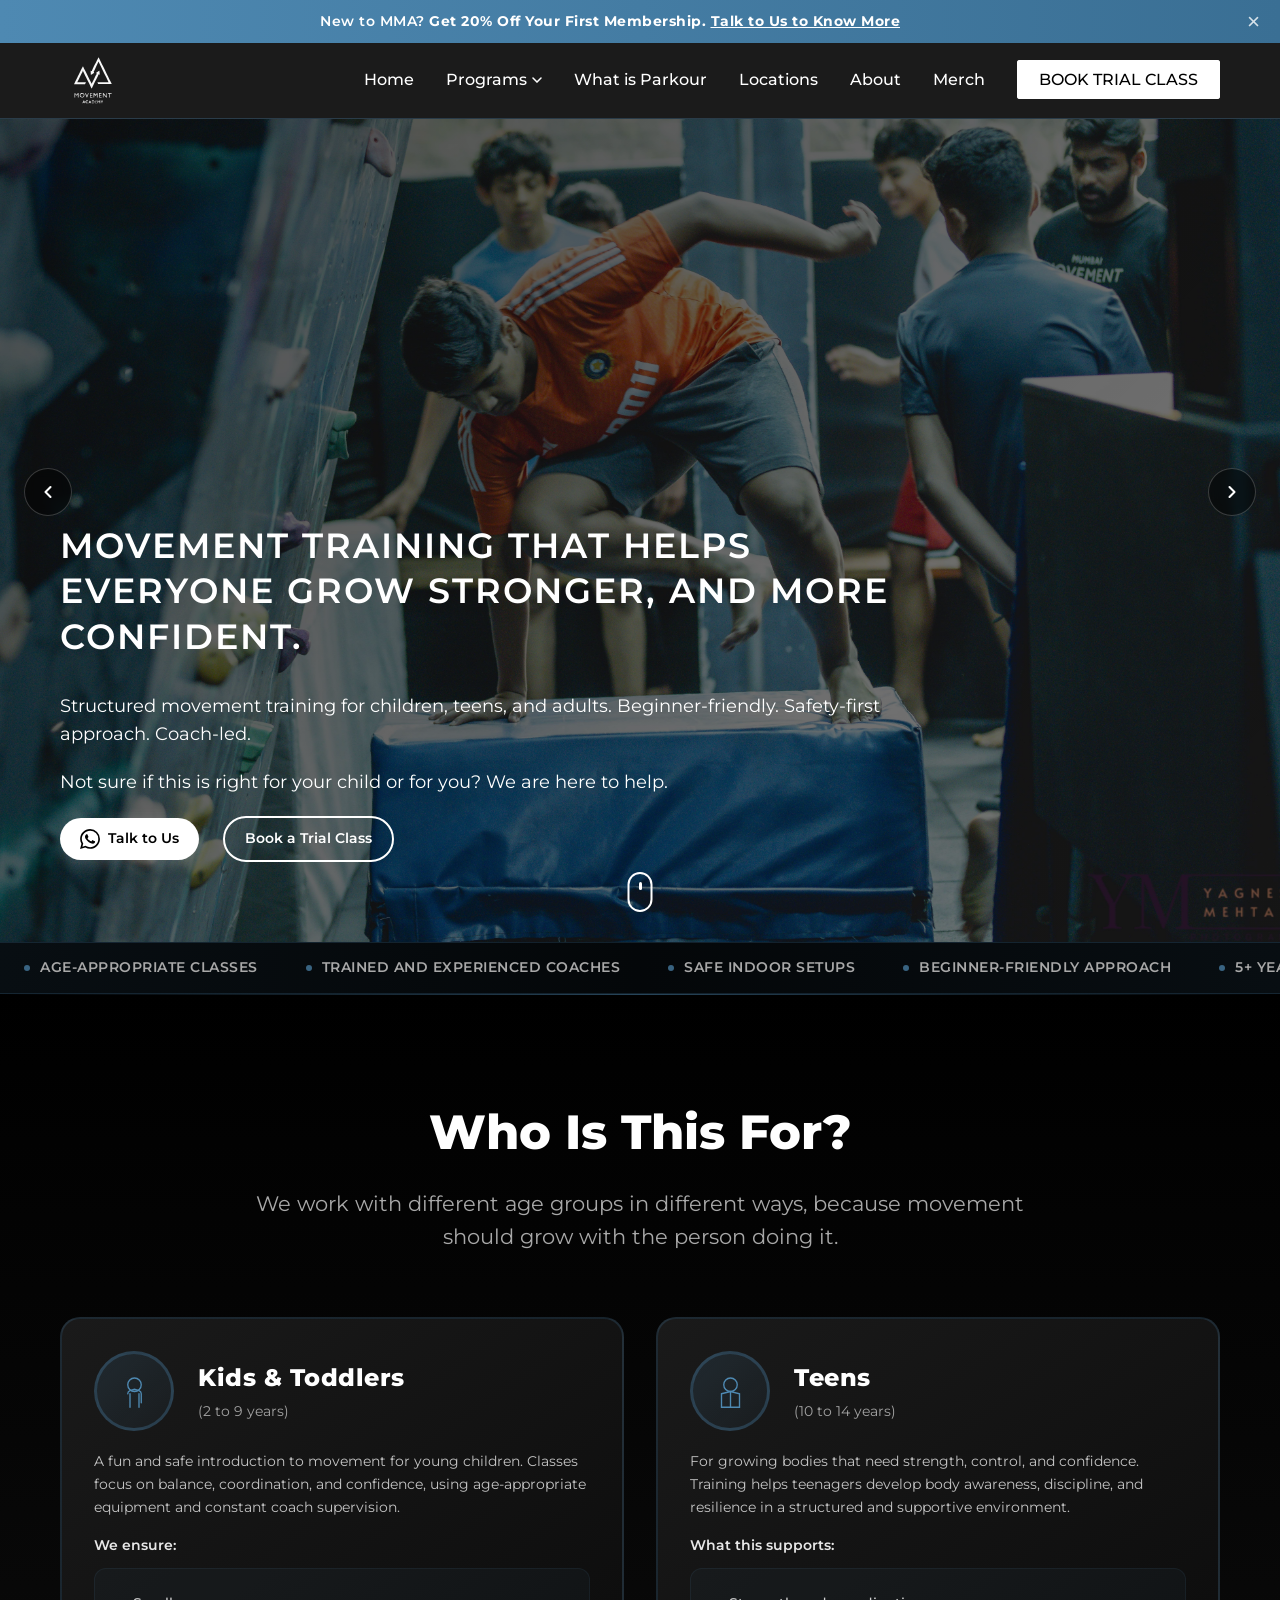
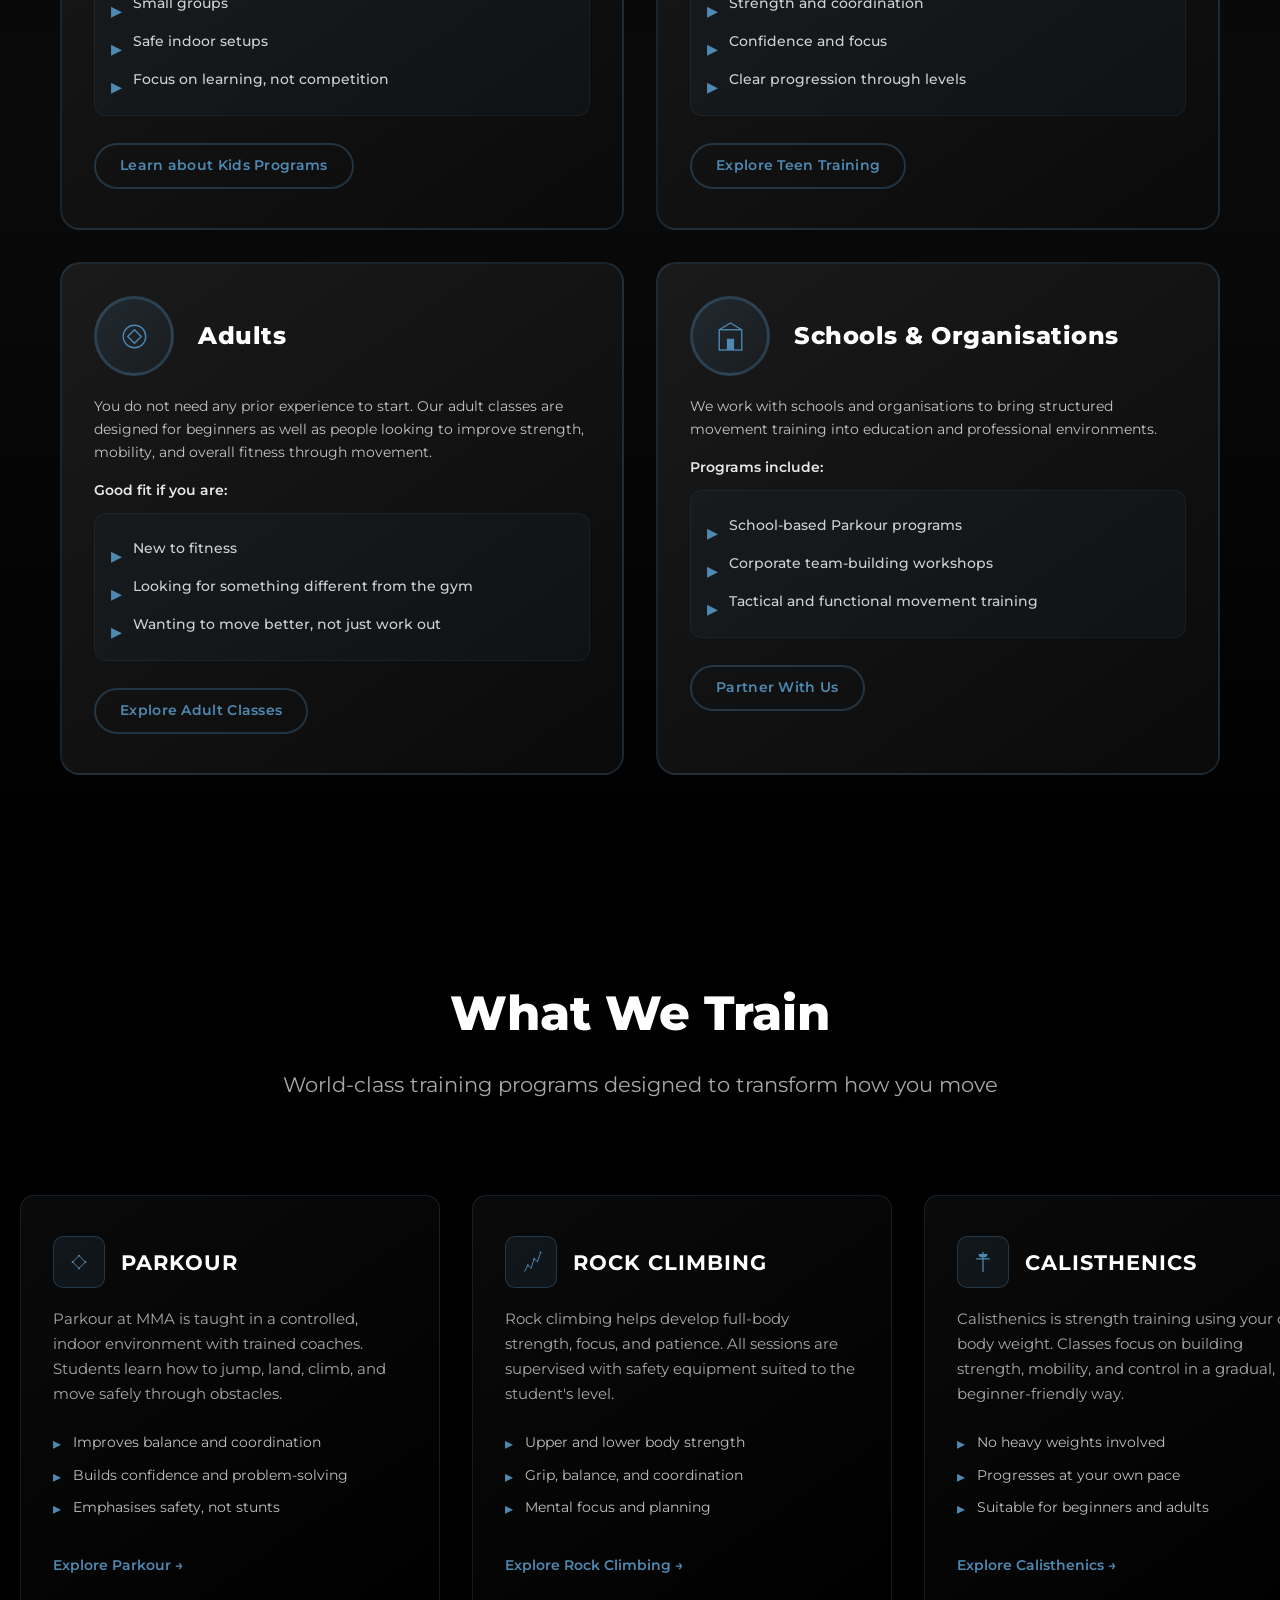
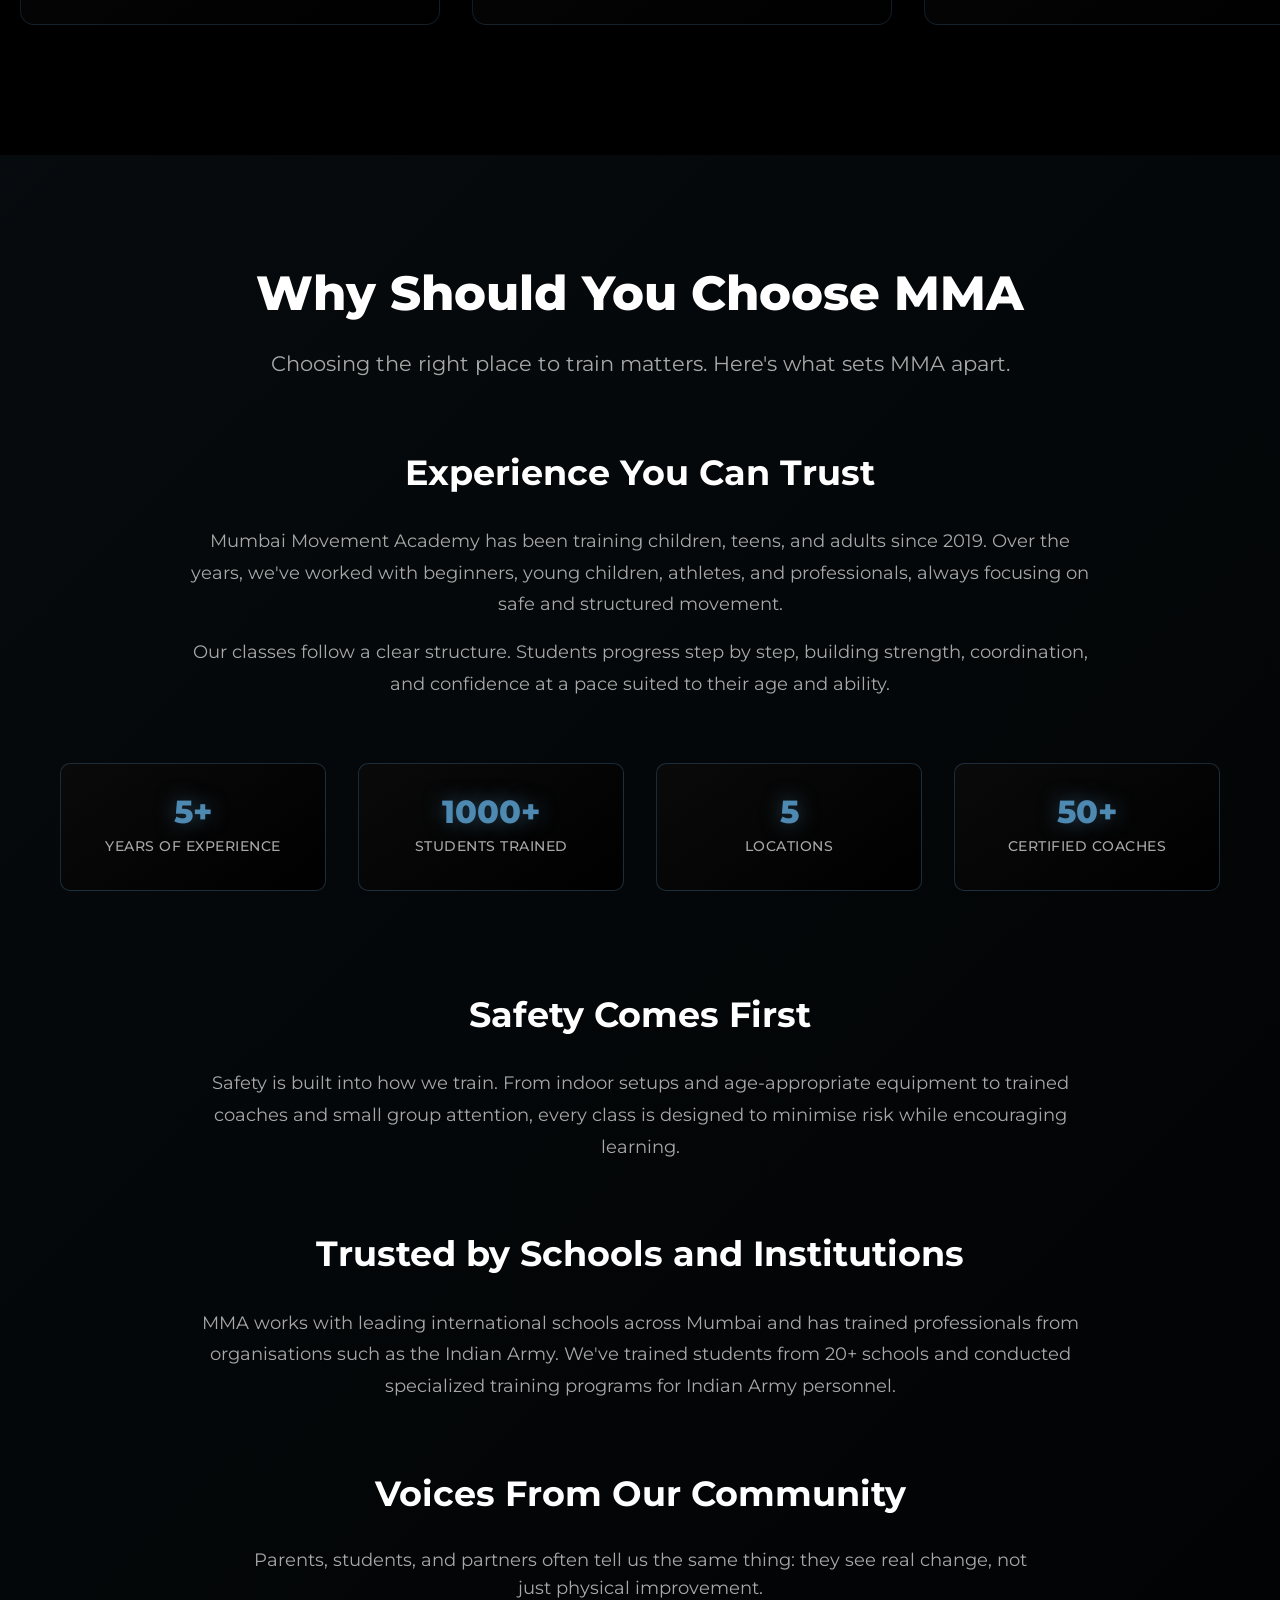
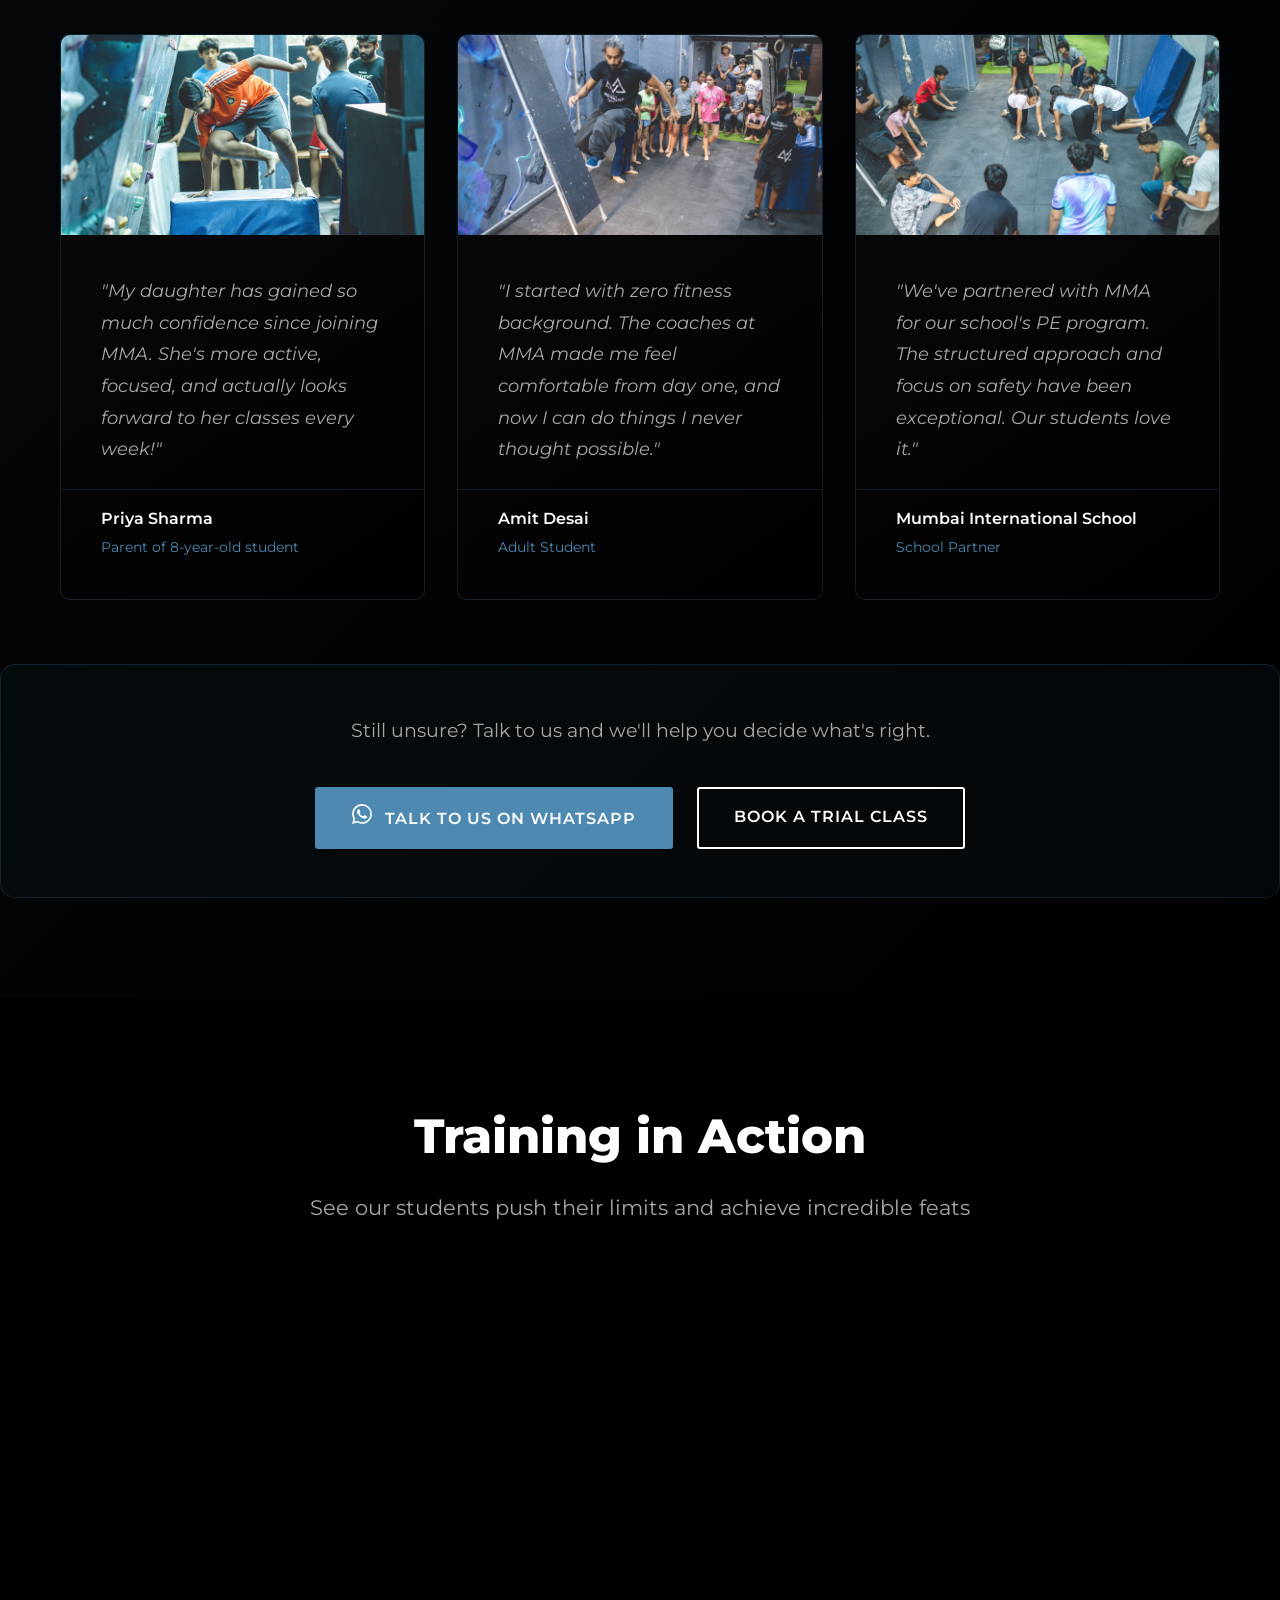
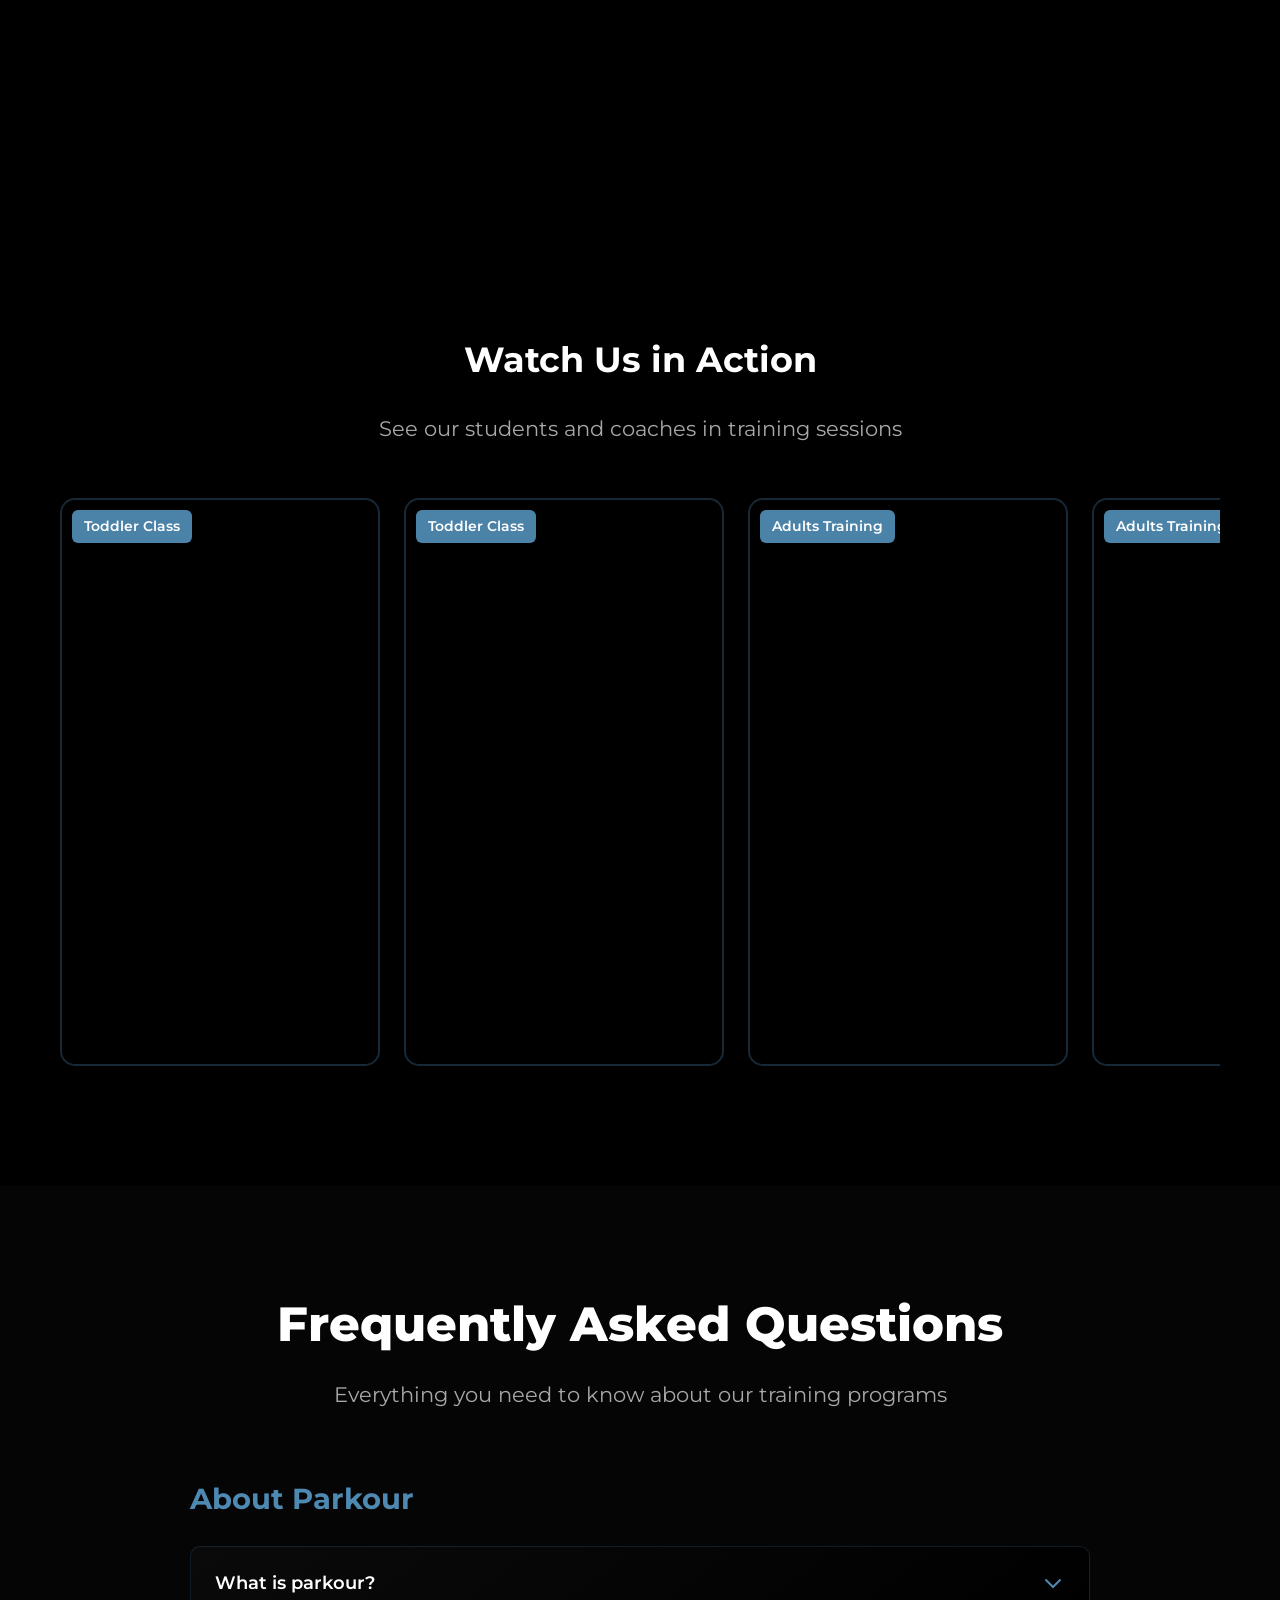
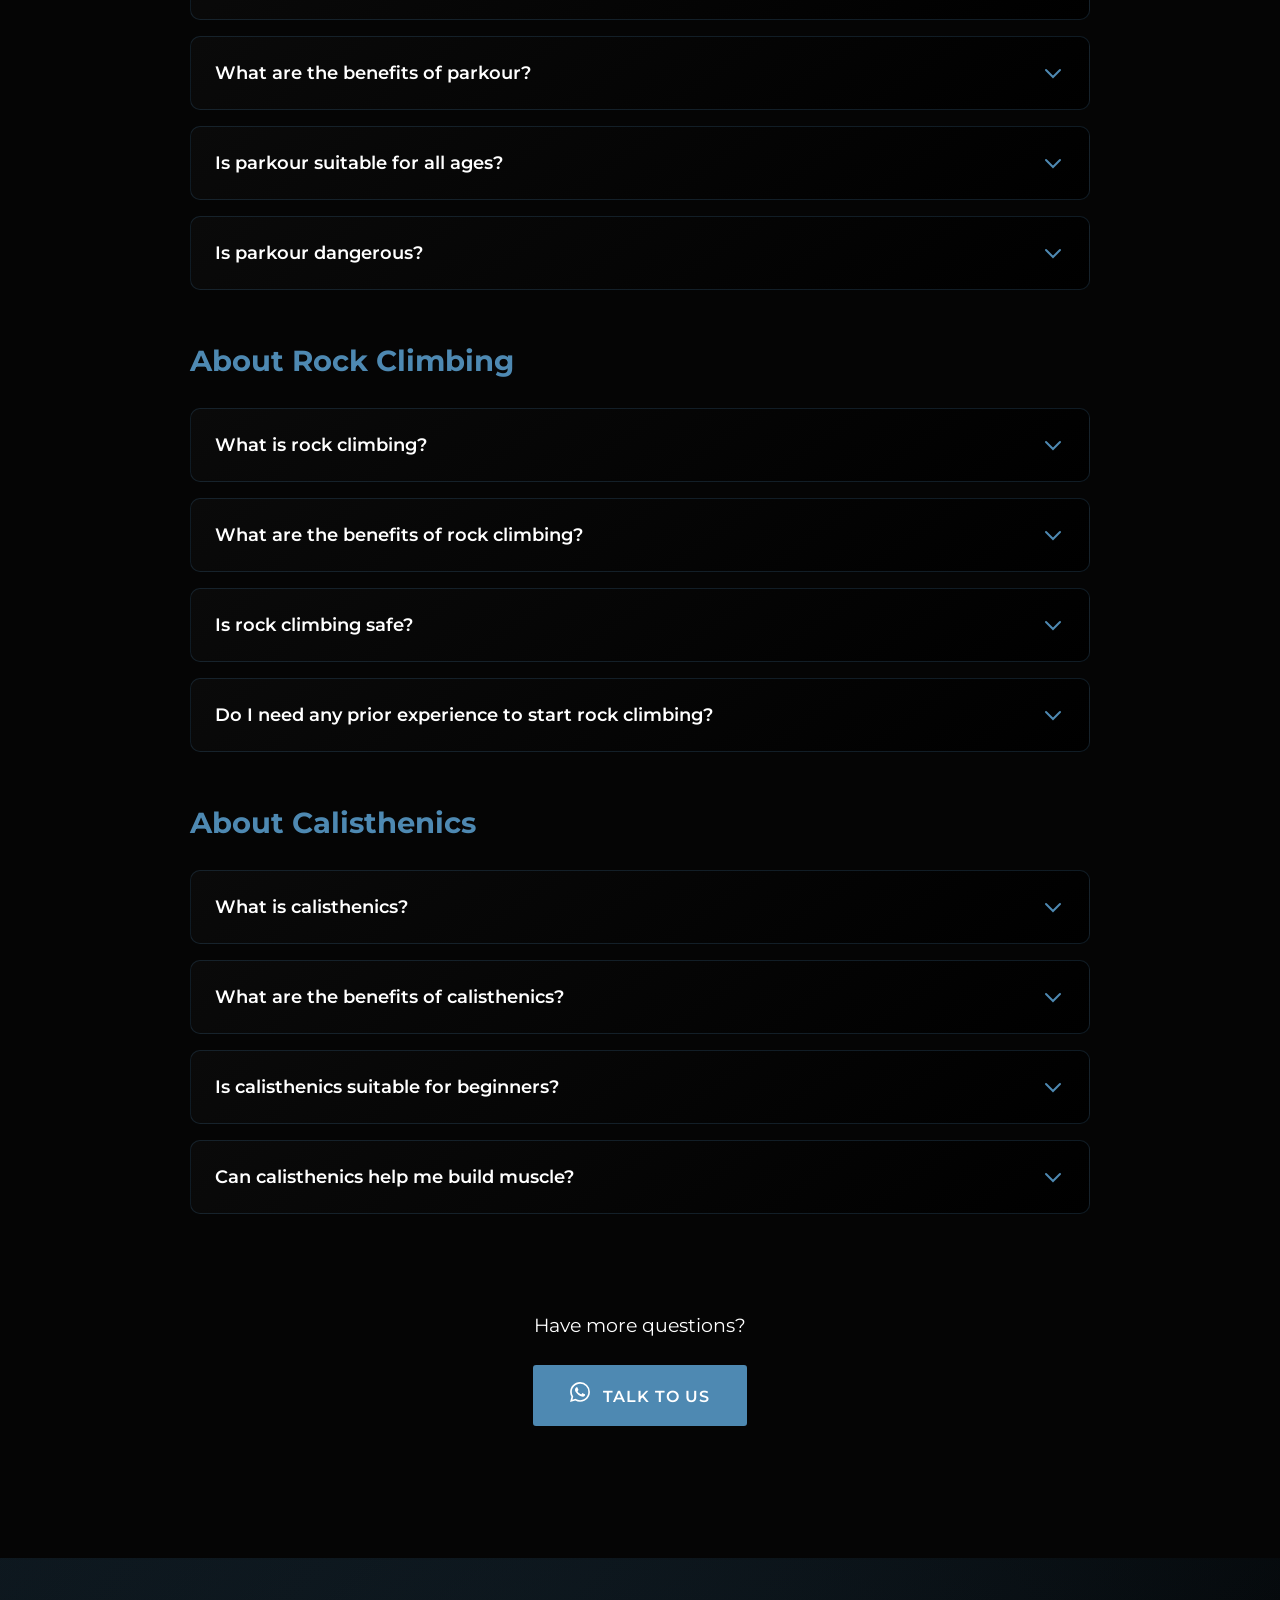
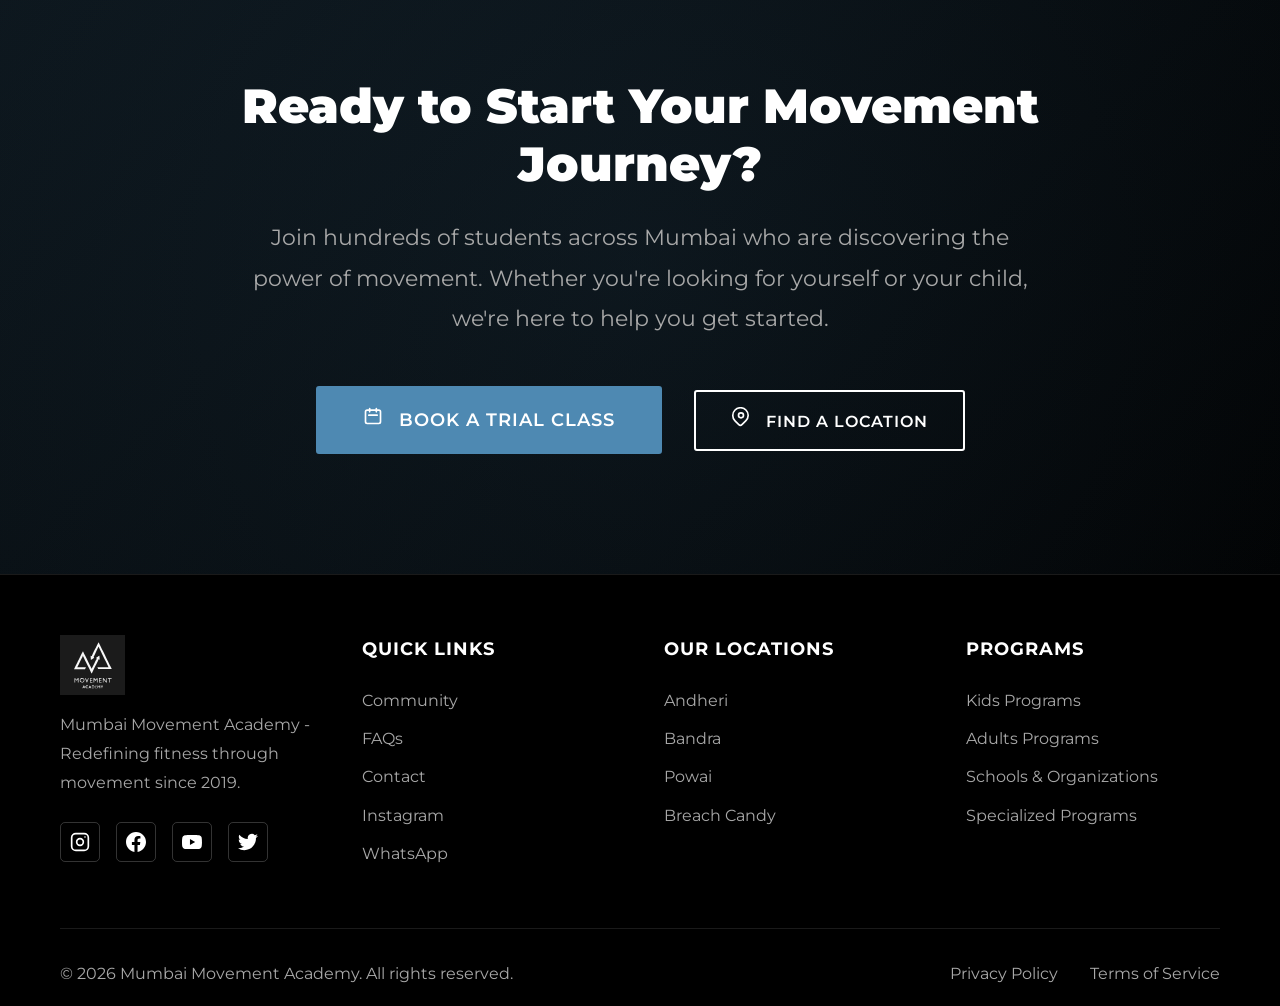
==== commit 77a14c34: "new changes" ====
--- a/mumbai_movement2-main/index.html
+++ b/mumbai_movement2-main/index.html
@@ -13,7 +13,7 @@
     <!-- Offer Strip -->
     <div class="offer-strip" id="offerStrip">
         <div class="offer-strip-content">
-            <p>New Students: <strong>Get 20% Off Your First Membership.</strong> <a href="https://wa.me/919876543210?text=Hi%2C%20I%27m%20interested%20in%20the%2020%25%20off%20first%20membership%20offer." target="_blank">Talk to Us to Know More</a></p>
+            <p>New to MMA? <strong>Get 20% Off Your First Membership.</strong> <a href="https://wa.me/919876543210?text=Hi%2C%20I%27m%20interested%20in%20the%2020%25%20off%20first%20membership%20offer." target="_blank">Talk to Us to Know More</a></p>
             <button class="offer-strip-close" id="offerStripClose" aria-label="Close offer">&times;</button>
         </div>
     </div>
@@ -50,7 +50,6 @@
                         <option value="andheri">Andheri West</option>
                         <option value="bandra">Bandra West</option>
                         <option value="powai">Powai</option>
-                        <option value="juhu">Juhu</option>
                         <option value="breach-candy">Breach Candy</option>
                     </select>
                 </div>
@@ -86,12 +85,14 @@
                     <ul class="dropdown-menu">
                         <li><a href="kids-programs.html">Kids Programs</a></li>
                         <li><a href="adults-programs.html">Adults Programs</a></li>
+                        <li><a href="schools-organizations.html">Schools & Organizations</a></li>
                         <li><a href="specialized-programs.html">Specialized Programs</a></li>
                     </ul>
                 </li>
                 <li><a href="parkour.html">What is Parkour</a></li>
                 <li><a href="locations.html">Locations</a></li>
                 <li><a href="about.html">About</a></li>
+                <li><a href="merchandise.html">Merch</a></li>
                 <li><a href="./book-trial.html" class="btn-nav-trial">BOOK TRIAL CLASS</a></li>
             </ul>
         </div>
@@ -113,8 +114,9 @@
             <svg width="20" height="20" viewBox="0 0 24 24" fill="none"><path d="M9 18l6-6-6-6" stroke="currentColor" stroke-width="2.5" stroke-linecap="round" stroke-linejoin="round"/></svg>
         </button>
         <div class="hero-content">
-            <h1 class="hero-title animate-fade-in">MOVEMENT TRAINING THAT HELPS CHILDREN GROW STRONGER, SAFER, AND MORE CONFIDENT.</h1>
+            <h1 class="hero-title animate-fade-in">MOVEMENT TRAINING THAT HELPS EVERYONE GROW STRONGER, AND MORE CONFIDENT.</h1>
             <div class="hero-bottom animate-fade-in-delay">
+                <p class="hero-primary-text">Structured movement training for children, teens, and adults. Beginner-friendly. Safety-first approach. Coach-led.</p>
                 <p class="hero-primary-text">Not sure if this is right for your child or for you? We are here to help.</p>
                 <div class="hero-buttons">
                     <a href="https://wa.me/919876543210" class="btn-hero-whatsapp" target="_blank">
@@ -250,7 +252,7 @@
                         <li>Corporate team-building workshops</li>
                         <li>Tactical and functional movement training</li>
                     </ul>
-                    <a href="specialized-programs.html" class="audience-cta">Partner With Us</a>
+                    <a href="schools-organizations.html" class="audience-cta">Partner With Us</a>
                 </div>
             </div>
         </div>
@@ -309,7 +311,7 @@
                         <li>Grip, balance, and coordination</li>
                         <li>Mental focus and planning</li>
                     </ul>
-                    <a href="adults-programs.html#climbing" class="train-link">Explore Rock Climbing →</a>
+                    <a href="rock-climbing.html" class="train-link">Explore Rock Climbing →</a>
                 </div>
             </div>
 
@@ -331,7 +333,7 @@
                         <li>Progresses at your own pace</li>
                         <li>Suitable for beginners and adults</li>
                     </ul>
-                    <a href="adults-programs.html#calisthenics" class="train-link">Explore Calisthenics →</a>
+                    <a href="calisthenics.html" class="train-link">Explore Calisthenics →</a>
                 </div>
             </div>
         </div>
@@ -526,37 +528,37 @@
             <div class="gallery-grid">
                 <!-- Image/Video Cards -->
                 <div class="gallery-item animate-on-scroll">
-                    <img src="https://images.unsplash.com/photo-1599058917212-d750089bc07e?auto=format&fit=crop&w=800&q=80" alt="Parkour training">
+                    <img src="parkour-img/Parkour ref images/parkour.jpg" alt="Parkour training">
                     <div class="gallery-overlay">
                         <p class="gallery-caption">Parkour Session</p>
                     </div>
                 </div>
                 <div class="gallery-item animate-on-scroll">
-                    <img src="https://images.unsplash.com/photo-1522163182402-834f871fd851?auto=format&fit=crop&w=800&q=80" alt="Rock climbing">
+                    <img src="parkour-img/Parkour ref images/CLIMBING-CLASSES-HEADER-1-1.webp" alt="Rock climbing">
                     <div class="gallery-overlay">
                         <p class="gallery-caption">Rock Climbing</p>
                     </div>
                 </div>
                 <div class="gallery-item animate-on-scroll">
-                    <img src="https://images.unsplash.com/photo-1571019613454-1cb2f99b2d8b?auto=format&fit=crop&w=800&q=80" alt="Calisthenics">
+                    <img src="parkour-img/Parkour ref images/Adult-class-54.jpg" alt="Calisthenics">
                     <div class="gallery-overlay">
                         <p class="gallery-caption">Calisthenics Training</p>
                     </div>
                 </div>
                 <div class="gallery-item animate-on-scroll">
-                    <img src="https://images.unsplash.com/photo-1611672585731-fa10603fb9e0?auto=format&fit=crop&w=800&q=80" alt="Kids class">
+                    <img src="parkour-img/Parkour ref images/Kids_3.jpg" alt="Kids class">
                     <div class="gallery-overlay">
                         <p class="gallery-caption">Kids Program</p>
                     </div>
                 </div>
                 <div class="gallery-item animate-on-scroll">
-                    <img src="https://images.unsplash.com/photo-1517838277536-f5f99be501cd?auto=format&fit=crop&w=800&q=80" alt="Group training">
+                    <img src="parkour-img/Parkour ref images/DSCF1470.webp" alt="Group training">
                     <div class="gallery-overlay">
                         <p class="gallery-caption">Group Session</p>
                     </div>
                 </div>
                 <div class="gallery-item animate-on-scroll">
-                    <img src="https://images.unsplash.com/photo-1517838277536-f5f99be501cd?auto=format&fit=crop&w=800&q=80" alt="Advanced moves">
+                    <img src="parkour-img/Parkour ref images/WEBSITE-IMAGE_parkour_05.jpg" alt="Advanced moves">
                     <div class="gallery-overlay">
                         <p class="gallery-caption">Advanced Training</p>
                     </div>
@@ -1057,23 +1059,21 @@
                 <div class="footer-column" id="locations">
                     <h4>OUR LOCATIONS</h4>
                     <ul>
-                        <li><a href="#andheri">Andheri</a></li>
-                        <li><a href="#bandra">Bandra</a></li>
-                        <li><a href="#powai">Powai</a></li>
-                        <li><a href="#juhu">Juhu</a></li>
-                        <li><a href="#breach-candy">Breach Candy</a></li>
+                        <li><a href="locations.html">Andheri</a></li>
+                        <li><a href="locations.html">Bandra</a></li>
+                        <li><a href="locations.html">Powai</a></li>
+                        <li><a href="locations.html">Breach Candy</a></li>
                     </ul>
                 </div>
 
-                <!-- Contact -->
-                <div class="footer-column" id="contact">
-                    <h4>CONTACT</h4>
-                    <ul class="contact-info">
-                        <li><a href="tel:+919876543210">+91 98765 43210</a></li>
-                        <li><a href="mailto:info@mumbaima.com">info@mumbaima.com</a></li>
-                        <li class="hours">Mon-Fri: 10 AM - 9 PM</li>
-                        <li class="hours">Sat: 9 AM - 7 PM</li>
-                        <li class="hours">Sun: 10 AM - 5 PM</li>
+                <!-- Programs -->
+                <div class="footer-column" id="programs">
+                    <h4>PROGRAMS</h4>
+                    <ul>
+                        <li><a href="kids-programs.html">Kids Programs</a></li>
+                        <li><a href="adults-programs.html">Adults Programs</a></li>
+                        <li><a href="schools-organizations.html">Schools & Organizations</a></li>
+                        <li><a href="specialized-programs.html">Specialized Programs</a></li>
                     </ul>
                 </div>
             </div>
--- a/mumbai_movement2-main/styles.css
+++ b/mumbai_movement2-main/styles.css
@@ -1662,7 +1662,7 @@
 
 .myths-grid {
     display: grid;
-    grid-template-columns: repeat(auto-fit, minmax(300px, 1fr));
+    grid-template-columns: repeat(2, 1fr);
     gap: 2rem;
 }
 
@@ -1703,6 +1703,12 @@
     color: var(--text-light);
 }
 
+/* Benefit label variant for calisthenics/climbing pages */
+.myth-label.benefit-label,
+.myth-content .myth-label {
+    background: var(--primary-blue);
+}
+
 .reality-content {
     padding: 2rem;
 }
@@ -1723,6 +1729,12 @@
     line-height: 1.8;
 }
 
+@media (max-width: 768px) {
+    .myths-grid {
+        grid-template-columns: 1fr;
+    }
+}
+
 .parkour-faqs {
     padding: 100px 0;
     background: linear-gradient(135deg, rgba(78, 137, 178, 0.05), rgba(0, 0, 0, 1));
@@ -1736,6 +1748,944 @@
     background: rgba(78, 137, 178, 0.05);
     border-radius: 10px;
     border: 1px solid rgba(78, 137, 178, 0.2);
+}
+
+/* ==========================================
+   CALISTHENICS & ROCK CLIMBING PAGES
+   ========================================== */
+
+/* Intro Section (Image + Text layout for calisthenics/climbing) */
+.parkour-intro .intro-content {
+    max-width: 100%;
+}
+
+.parkour-intro .intro-grid:has(.intro-content) {
+    display: grid;
+    grid-template-columns: 1fr 1fr;
+    gap: 4rem;
+    align-items: center;
+    max-width: 1100px;
+    margin: 0 auto;
+}
+
+.intro-text {
+    color: var(--text-gray);
+    font-size: 1.05rem;
+    line-height: 1.85;
+    margin-bottom: 1.2rem;
+}
+
+.intro-stats {
+    display: flex;
+    gap: 2.5rem;
+    margin-top: 2.5rem;
+    padding-top: 2.5rem;
+    border-top: 1px solid rgba(78, 137, 178, 0.2);
+}
+
+.stat {
+    display: flex;
+    flex-direction: column;
+    gap: 0.3rem;
+}
+
+.stat-number {
+    font-size: 2rem;
+    font-weight: 800;
+    color: var(--primary-blue);
+    line-height: 1;
+}
+
+.stat-label {
+    font-size: 0.85rem;
+    color: var(--text-gray);
+    font-weight: 500;
+    text-transform: uppercase;
+    letter-spacing: 0.5px;
+}
+
+.intro-image {
+    position: relative;
+    border-radius: 14px;
+    overflow: hidden;
+    aspect-ratio: 4/3;
+    border: 1px solid rgba(78, 137, 178, 0.2);
+}
+
+.intro-image img {
+    width: 100%;
+    height: 100%;
+    object-fit: cover;
+    transition: transform 0.5s ease;
+}
+
+.intro-image:hover img {
+    transform: scale(1.05);
+}
+
+/* How Training Works Section */
+.how-training-works {
+    padding: 100px 0;
+    background: linear-gradient(135deg, rgba(78, 137, 178, 0.05), rgba(0, 0, 0, 1));
+}
+
+.training-steps {
+    display: grid;
+    grid-template-columns: repeat(4, 1fr);
+    gap: 0;
+    margin-top: 3rem;
+    position: relative;
+    counter-reset: step;
+}
+
+.training-steps::before {
+    content: '';
+    position: absolute;
+    top: 35px;
+    left: 10%;
+    right: 10%;
+    height: 2px;
+    background: linear-gradient(90deg, transparent, rgba(78, 137, 178, 0.3), rgba(78, 137, 178, 0.3), transparent);
+    z-index: 0;
+}
+
+.training-step {
+    display: flex;
+    flex-direction: column;
+    align-items: center;
+    text-align: center;
+    padding: 0 1.5rem;
+    position: relative;
+    z-index: 1;
+}
+
+.step-number {
+    width: 70px;
+    height: 70px;
+    border-radius: 50%;
+    background: linear-gradient(145deg, #0a0a0a, #000000);
+    border: 2px solid rgba(78, 137, 178, 0.4);
+    display: flex;
+    align-items: center;
+    justify-content: center;
+    font-size: 1.3rem;
+    font-weight: 800;
+    color: var(--primary-blue);
+    margin-bottom: 1.5rem;
+    transition: all 0.3s ease;
+    flex-shrink: 0;
+}
+
+.training-step:hover .step-number {
+    background: rgba(78, 137, 178, 0.15);
+    border-color: var(--primary-blue);
+    box-shadow: 0 0 25px rgba(78, 137, 178, 0.25);
+    transform: scale(1.1);
+}
+
+.step-content h3 {
+    font-size: 1.15rem;
+    font-weight: 700;
+    color: var(--text-light);
+    margin-bottom: 0.7rem;
+}
+
+.step-content p {
+    color: var(--text-gray);
+    font-size: 0.92rem;
+    line-height: 1.7;
+}
+
+/* Levels / Disciplines Grid */
+.parkour-levels {
+    padding: 100px 0;
+    background-color: #000000;
+}
+
+.levels-grid {
+    display: grid;
+    grid-template-columns: repeat(3, 1fr);
+    gap: 2rem;
+    margin-top: 3rem;
+}
+
+.level-card {
+    background: linear-gradient(160deg, #0d0d0d, #000000);
+    border: 1px solid rgba(78, 137, 178, 0.2);
+    border-radius: 14px;
+    overflow: hidden;
+    transition: all 0.4s ease;
+}
+
+.level-card:hover {
+    border-color: rgba(78, 137, 178, 0.5);
+    transform: translateY(-6px);
+    box-shadow: 0 15px 40px rgba(78, 137, 178, 0.12);
+}
+
+.level-header {
+    padding: 2rem 2rem 1.5rem;
+    border-bottom: 1px solid rgba(78, 137, 178, 0.12);
+}
+
+.level-header .level-badge {
+    display: inline-block;
+    padding: 5px 14px;
+    background: rgba(78, 137, 178, 0.12);
+    color: var(--primary-blue);
+    border-radius: 20px;
+    font-size: 0.7rem;
+    font-weight: 700;
+    letter-spacing: 1.5px;
+    text-transform: uppercase;
+    margin-bottom: 0.6rem;
+}
+
+.level-header h3 {
+    font-size: 1.4rem;
+    font-weight: 700;
+    color: var(--text-light);
+    margin: 0;
+}
+
+.level-body {
+    padding: 1.5rem 2rem 2rem;
+}
+
+.level-skills {
+    list-style: none;
+    padding: 0;
+    margin: 0;
+}
+
+.level-skills li {
+    position: relative;
+    padding: 0.5rem 0 0.5rem 22px;
+    color: rgba(255, 255, 255, 0.75);
+    font-size: 0.92rem;
+    line-height: 1.5;
+    border-bottom: 1px solid rgba(255, 255, 255, 0.04);
+}
+
+.level-skills li:last-child {
+    border-bottom: none;
+}
+
+.level-skills li::before {
+    content: '';
+    position: absolute;
+    left: 0;
+    top: 50%;
+    transform: translateY(-50%);
+    width: 6px;
+    height: 6px;
+    border-radius: 50%;
+    background: var(--primary-blue);
+}
+
+/* Myth/Benefit Card - myth-content area */
+.myth-content {
+    padding: 2rem;
+    border-bottom: 1px solid rgba(78, 137, 178, 0.1);
+    background: rgba(78, 137, 178, 0.04);
+}
+
+/* Parkour CTA Section */
+.parkour-cta {
+    padding: 80px 0 100px;
+    background: linear-gradient(135deg, rgba(78, 137, 178, 0.1), rgba(0, 0, 0, 1));
+}
+
+.parkour-cta .cta-content {
+    text-align: center;
+    max-width: 700px;
+    margin: 0 auto;
+    padding: 4rem 3rem;
+    background: linear-gradient(160deg, rgba(78, 137, 178, 0.08), rgba(0, 0, 0, 0.6));
+    border: 1px solid rgba(78, 137, 178, 0.25);
+    border-radius: 18px;
+}
+
+.parkour-cta .cta-content h2 {
+    font-size: 2rem;
+    font-weight: 800;
+    color: var(--text-light);
+    margin-bottom: 1rem;
+}
+
+.parkour-cta .cta-content p {
+    color: var(--text-gray);
+    font-size: 1.05rem;
+    line-height: 1.7;
+    margin-bottom: 2rem;
+}
+
+.parkour-cta .cta-buttons {
+    display: flex;
+    justify-content: center;
+    gap: 1.2rem;
+    flex-wrap: wrap;
+}
+
+.parkour-cta .cta-buttons .btn-primary {
+    display: inline-flex;
+    align-items: center;
+    justify-content: center;
+    gap: 0.5rem;
+    padding: 15px 35px;
+    font-size: 1rem;
+    font-weight: 600;
+    text-decoration: none;
+    border-radius: 6px;
+    text-transform: uppercase;
+    letter-spacing: 1px;
+    background-color: var(--primary-blue);
+    color: #fff;
+    border: 2px solid var(--primary-blue);
+    transition: all 0.3s ease;
+    cursor: pointer;
+}
+
+.parkour-cta .cta-buttons .btn-primary:hover {
+    background-color: transparent;
+    color: var(--primary-blue);
+    transform: translateY(-2px);
+    box-shadow: 0 10px 30px rgba(78, 137, 178, 0.4);
+}
+
+.parkour-cta .cta-buttons .btn-secondary {
+    display: inline-flex;
+    align-items: center;
+    justify-content: center;
+    gap: 0.5rem;
+    padding: 15px 35px;
+    font-size: 1rem;
+    font-weight: 600;
+    text-decoration: none;
+    border-radius: 6px;
+    text-transform: uppercase;
+    letter-spacing: 1px;
+    background: transparent;
+    color: #fff;
+    border: 2px solid rgba(255, 255, 255, 0.3);
+    transition: all 0.3s ease;
+    cursor: pointer;
+}
+
+.parkour-cta .cta-buttons .btn-secondary:hover {
+    border-color: #25D366;
+    color: #25D366;
+    transform: translateY(-2px);
+    box-shadow: 0 10px 30px rgba(37, 211, 102, 0.2);
+}
+
+.parkour-cta .cta-buttons .btn-secondary svg {
+    flex-shrink: 0;
+}
+
+/* ==========================================
+   CALISTHENICS & ROCK CLIMBING RESPONSIVE
+   ========================================== */
+
+@media (max-width: 1024px) {
+    .training-steps {
+        grid-template-columns: repeat(2, 1fr);
+        gap: 2.5rem;
+    }
+
+    .training-steps::before {
+        display: none;
+    }
+
+    .levels-grid {
+        grid-template-columns: repeat(2, 1fr);
+    }
+}
+
+@media (max-width: 768px) {
+    .parkour-intro .intro-grid:has(.intro-content) {
+        grid-template-columns: 1fr;
+        gap: 2.5rem;
+    }
+
+    .intro-image {
+        order: -1;
+        aspect-ratio: 16/9;
+    }
+
+    .intro-stats {
+        gap: 1.5rem;
+        flex-wrap: wrap;
+    }
+
+    .stat-number {
+        font-size: 1.6rem;
+    }
+
+    .intro-text {
+        font-size: 0.98rem;
+    }
+
+    .how-training-works {
+        padding: 60px 0;
+    }
+
+    .training-steps {
+        grid-template-columns: 1fr;
+        gap: 2rem;
+    }
+
+    .training-step {
+        flex-direction: row;
+        text-align: left;
+        gap: 1.2rem;
+        padding: 0;
+    }
+
+    .step-number {
+        width: 55px;
+        height: 55px;
+        min-width: 55px;
+        font-size: 1.1rem;
+        margin-bottom: 0;
+    }
+
+    .step-content h3 {
+        font-size: 1.05rem;
+    }
+
+    .step-content p {
+        font-size: 0.88rem;
+    }
+
+    .parkour-levels {
+        padding: 60px 0;
+    }
+
+    .levels-grid {
+        grid-template-columns: 1fr;
+        gap: 1.5rem;
+    }
+
+    .level-header {
+        padding: 1.5rem 1.5rem 1.2rem;
+    }
+
+    .level-header h3 {
+        font-size: 1.2rem;
+    }
+
+    .level-body {
+        padding: 1.2rem 1.5rem 1.5rem;
+    }
+
+    .myths-reality {
+        padding: 60px 0;
+    }
+
+    .myth-content {
+        padding: 1.5rem;
+    }
+
+    .reality-content {
+        padding: 1.5rem;
+    }
+
+    .parkour-faqs {
+        padding: 60px 0;
+    }
+
+    .parkour-cta {
+        padding: 50px 0 70px;
+    }
+
+    .parkour-cta .cta-content {
+        padding: 2.5rem 1.5rem;
+    }
+
+    .parkour-cta .cta-content h2 {
+        font-size: 1.5rem;
+    }
+
+    .parkour-cta .cta-content p {
+        font-size: 0.95rem;
+    }
+
+    .parkour-cta .cta-buttons {
+        flex-direction: column;
+        align-items: center;
+    }
+
+    .parkour-cta .cta-buttons .btn-primary,
+    .parkour-cta .cta-buttons .btn-secondary {
+        width: 100%;
+        max-width: 320px;
+        padding: 14px 28px;
+        font-size: 0.9rem;
+    }
+}
+
+@media (max-width: 480px) {
+    .parkour-intro {
+        padding: 60px 0;
+    }
+
+    .intro-stats {
+        gap: 1rem;
+    }
+
+    .stat-number {
+        font-size: 1.3rem;
+    }
+
+    .stat-label {
+        font-size: 0.75rem;
+    }
+
+    .parkour-cta .cta-content {
+        padding: 2rem 1.2rem;
+        border-radius: 12px;
+    }
+}
+
+/* ==========================================
+   MERCHANDISE PAGE STYLES
+   ========================================== */
+
+.merch-hero {
+    min-height: 50vh;
+}
+
+/* Merch Intro */
+.merch-intro {
+    padding: 100px 0;
+    background-color: #050505;
+}
+
+.merch-intro-content {
+    display: grid;
+    grid-template-columns: 1fr 1fr;
+    gap: 4rem;
+    align-items: center;
+    max-width: 1100px;
+    margin: 0 auto;
+}
+
+.merch-label {
+    display: inline-block;
+    font-size: 0.75rem;
+    font-weight: 700;
+    letter-spacing: 3px;
+    text-transform: uppercase;
+    color: var(--primary-blue);
+    background: rgba(78, 137, 178, 0.1);
+    padding: 6px 16px;
+    border-radius: 4px;
+    margin-bottom: 1.5rem;
+}
+
+.merch-intro-text h2 {
+    font-size: 2.2rem;
+    font-weight: 800;
+    color: var(--text-light);
+    line-height: 1.2;
+    margin-bottom: 1.5rem;
+}
+
+.merch-intro-text p {
+    color: var(--text-gray);
+    font-size: 1.05rem;
+    line-height: 1.8;
+    margin-bottom: 1rem;
+}
+
+.merch-intro-image {
+    position: relative;
+    border-radius: 16px;
+    overflow: hidden;
+    border: 2px solid rgba(78, 137, 178, 0.2);
+}
+
+.merch-intro-image img {
+    width: 100%;
+    height: 450px;
+    object-fit: cover;
+    display: block;
+    transition: transform 0.5s ease;
+}
+
+.merch-intro-image:hover img {
+    transform: scale(1.05);
+}
+
+/* Merch Products */
+.merch-products {
+    padding: 100px 0;
+    background: linear-gradient(180deg, #050505 0%, #000 100%);
+}
+
+.merch-grid {
+    display: grid;
+    grid-template-columns: repeat(3, 1fr);
+    gap: 2rem;
+    max-width: 1200px;
+    margin: 0 auto;
+}
+
+.merch-card {
+    background: linear-gradient(160deg, rgba(78, 137, 178, 0.06), rgba(0, 0, 0, 0.8));
+    border: 1px solid rgba(78, 137, 178, 0.15);
+    border-radius: 16px;
+    overflow: hidden;
+    transition: all 0.4s ease;
+}
+
+.merch-card:hover {
+    border-color: rgba(78, 137, 178, 0.5);
+    transform: translateY(-8px);
+    box-shadow: 0 20px 60px rgba(78, 137, 178, 0.15);
+}
+
+.merch-card-image {
+    position: relative;
+    overflow: hidden;
+    height: 280px;
+}
+
+.merch-card-image img {
+    width: 100%;
+    height: 100%;
+    object-fit: cover;
+    transition: transform 0.5s ease;
+}
+
+.merch-card:hover .merch-card-image img {
+    transform: scale(1.08);
+}
+
+.merch-card-badge {
+    position: absolute;
+    top: 16px;
+    right: 16px;
+    background: var(--primary-blue);
+    color: #fff;
+    font-size: 0.65rem;
+    font-weight: 700;
+    letter-spacing: 2px;
+    padding: 6px 14px;
+    border-radius: 4px;
+    text-transform: uppercase;
+}
+
+.merch-card-body {
+    padding: 1.8rem;
+}
+
+.merch-card-title {
+    font-size: 1.3rem;
+    font-weight: 700;
+    color: var(--text-light);
+    margin-bottom: 0.75rem;
+}
+
+.merch-card-desc {
+    color: var(--text-gray);
+    font-size: 0.92rem;
+    line-height: 1.7;
+    margin-bottom: 1.2rem;
+}
+
+.merch-card-features {
+    list-style: none;
+    padding: 0;
+    margin: 0 0 1.5rem 0;
+}
+
+.merch-card-features li {
+    display: flex;
+    align-items: center;
+    gap: 0.6rem;
+    color: var(--text-gray);
+    font-size: 0.88rem;
+    padding: 0.35rem 0;
+}
+
+.merch-card-features li svg {
+    flex-shrink: 0;
+}
+
+.merch-card-cta {
+    display: inline-flex;
+    align-items: center;
+    justify-content: center;
+    width: 100%;
+    padding: 12px 24px;
+    font-size: 0.85rem;
+    font-weight: 600;
+    text-decoration: none;
+    text-transform: uppercase;
+    letter-spacing: 1.5px;
+    color: var(--primary-blue);
+    border: 2px solid var(--primary-blue);
+    border-radius: 6px;
+    background: transparent;
+    transition: all 0.3s ease;
+}
+
+.merch-card-cta:hover {
+    background: var(--primary-blue);
+    color: #fff;
+    transform: translateY(-2px);
+    box-shadow: 0 8px 25px rgba(78, 137, 178, 0.3);
+}
+
+/* Why Section */
+.merch-why {
+    padding: 100px 0;
+    background-color: #050505;
+}
+
+.merch-why-grid {
+    display: grid;
+    grid-template-columns: repeat(4, 1fr);
+    gap: 2rem;
+    max-width: 1200px;
+    margin: 0 auto;
+}
+
+.merch-why-card {
+    text-align: center;
+    padding: 2.5rem 1.5rem;
+    background: linear-gradient(160deg, rgba(78, 137, 178, 0.05), rgba(0, 0, 0, 0.4));
+    border: 1px solid rgba(78, 137, 178, 0.12);
+    border-radius: 14px;
+    transition: all 0.3s ease;
+}
+
+.merch-why-card:hover {
+    border-color: rgba(78, 137, 178, 0.4);
+    transform: translateY(-5px);
+}
+
+.merch-why-icon {
+    width: 60px;
+    height: 60px;
+    border-radius: 50%;
+    background: rgba(78, 137, 178, 0.1);
+    display: flex;
+    align-items: center;
+    justify-content: center;
+    margin: 0 auto 1.2rem;
+}
+
+.merch-why-card h3 {
+    font-size: 1.05rem;
+    font-weight: 700;
+    color: var(--text-light);
+    margin-bottom: 0.75rem;
+}
+
+.merch-why-card p {
+    font-size: 0.9rem;
+    color: var(--text-gray);
+    line-height: 1.7;
+}
+
+/* Offers Section */
+.merch-offers {
+    padding: 100px 0;
+    background: linear-gradient(180deg, #050505 0%, #000 100%);
+}
+
+.merch-offers-grid {
+    display: grid;
+    grid-template-columns: repeat(2, 1fr);
+    gap: 2.5rem;
+    max-width: 1100px;
+    margin: 0 auto;
+}
+
+.merch-offer-card {
+    background: linear-gradient(160deg, rgba(78, 137, 178, 0.06), rgba(0, 0, 0, 0.6));
+    border: 1px solid rgba(78, 137, 178, 0.15);
+    border-radius: 16px;
+    overflow: hidden;
+    transition: all 0.4s ease;
+}
+
+.merch-offer-card:hover {
+    border-color: rgba(78, 137, 178, 0.5);
+    transform: translateY(-5px);
+    box-shadow: 0 15px 50px rgba(78, 137, 178, 0.12);
+}
+
+.merch-offer-visual {
+    position: relative;
+    overflow: hidden;
+    height: 220px;
+}
+
+.merch-offer-visual img {
+    width: 100%;
+    height: 100%;
+    object-fit: cover;
+    transition: transform 0.5s ease;
+}
+
+.merch-offer-card:hover .merch-offer-visual img {
+    transform: scale(1.06);
+}
+
+.merch-offer-tag {
+    position: absolute;
+    top: 16px;
+    left: 16px;
+    background: linear-gradient(135deg, #25D366, #128C7E);
+    color: #fff;
+    font-size: 1rem;
+    font-weight: 800;
+    padding: 8px 18px;
+    border-radius: 6px;
+    letter-spacing: 1px;
+}
+
+.merch-offer-body {
+    padding: 2rem;
+}
+
+.merch-offer-icon {
+    width: 50px;
+    height: 50px;
+    border-radius: 12px;
+    background: rgba(78, 137, 178, 0.1);
+    display: flex;
+    align-items: center;
+    justify-content: center;
+    margin-bottom: 1rem;
+}
+
+.merch-offer-body h3 {
+    font-size: 1.2rem;
+    font-weight: 700;
+    color: var(--text-light);
+    margin-bottom: 0.75rem;
+}
+
+.merch-offer-body p {
+    color: var(--text-gray);
+    font-size: 0.95rem;
+    line-height: 1.7;
+    margin-bottom: 1.5rem;
+}
+
+.merch-offer-cta {
+    display: inline-flex;
+    align-items: center;
+    padding: 12px 28px;
+    font-size: 0.85rem;
+    font-weight: 600;
+    text-decoration: none;
+    text-transform: uppercase;
+    letter-spacing: 1.5px;
+    color: #fff;
+    background: var(--primary-blue);
+    border: 2px solid var(--primary-blue);
+    border-radius: 6px;
+    transition: all 0.3s ease;
+}
+
+.merch-offer-cta:hover {
+    background: transparent;
+    color: var(--primary-blue);
+    transform: translateY(-2px);
+    box-shadow: 0 8px 25px rgba(78, 137, 178, 0.3);
+}
+
+/* Merchandise Responsive */
+@media (max-width: 1024px) {
+    .merch-grid {
+        grid-template-columns: repeat(2, 1fr);
+    }
+
+    .merch-why-grid {
+        grid-template-columns: repeat(2, 1fr);
+    }
+}
+
+@media (max-width: 768px) {
+    .merch-intro {
+        padding: 60px 0;
+    }
+
+    .merch-intro-content {
+        grid-template-columns: 1fr;
+        gap: 2.5rem;
+    }
+
+    .merch-intro-text h2 {
+        font-size: 1.6rem;
+    }
+
+    .merch-intro-image img {
+        height: 320px;
+    }
+
+    .merch-products {
+        padding: 60px 0;
+    }
+
+    .merch-grid {
+        grid-template-columns: 1fr;
+        max-width: 450px;
+        margin: 0 auto;
+    }
+
+    .merch-why {
+        padding: 60px 0;
+    }
+
+    .merch-why-grid {
+        grid-template-columns: 1fr 1fr;
+        gap: 1.2rem;
+    }
+
+    .merch-why-card {
+        padding: 1.8rem 1.2rem;
+    }
+
+    .merch-offers {
+        padding: 60px 0;
+    }
+
+    .merch-offers-grid {
+        grid-template-columns: 1fr;
+    }
+}
+
+@media (max-width: 480px) {
+    .merch-intro-text h2 {
+        font-size: 1.3rem;
+    }
+
+    .merch-intro-image img {
+        height: 250px;
+    }
+
+    .merch-why-grid {
+        grid-template-columns: 1fr;
+    }
+
+    .merch-card-image {
+        height: 220px;
+    }
+
+    .merch-offer-visual {
+        height: 180px;
+    }
+
+    .merch-offer-body {
+        padding: 1.5rem;
+    }
 }
 
 /* Locations Page Styles */
@@ -4663,18 +5613,312 @@
 .school-logos-grid {
     display: flex;
     flex-wrap: wrap;
-    gap: 1rem;
+    gap: 1.5rem;
     margin-top: 1rem;
 }
 
 .school-logo-item {
+    display: flex;
+    align-items: center;
+    gap: 0.8rem;
     padding: 0.8rem 1.2rem;
     background: rgba(78, 137, 178, 0.08);
     border: 1px solid rgba(78, 137, 178, 0.2);
-    border-radius: 8px;
+    border-radius: 10px;
     color: var(--text-gray);
     font-size: 0.85rem;
     font-weight: 500;
+    transition: var(--transition);
+}
+
+.school-logo-item:hover {
+    border-color: var(--primary-blue);
+    background: rgba(78, 137, 178, 0.15);
+    transform: translateY(-2px);
+}
+
+.school-logo-icon {
+    width: 48px;
+    height: 48px;
+    min-width: 48px;
+    border-radius: 50%;
+    background: linear-gradient(135deg, var(--primary-blue), #3a6d8c);
+    display: flex;
+    align-items: center;
+    justify-content: center;
+    box-shadow: 0 2px 10px rgba(78, 137, 178, 0.3);
+}
+
+.school-logo-initials {
+    color: #fff;
+    font-weight: 700;
+    font-size: 0.75rem;
+    letter-spacing: 0.5px;
+    text-transform: uppercase;
+}
+
+.school-logo-name {
+    color: var(--text-gray);
+    font-size: 0.85rem;
+    font-weight: 500;
+    line-height: 1.3;
+}
+
+/* ==========================================
+   SCHOOLS & ORGANIZATIONS - REDESIGNED
+   ========================================== */
+
+.org-cards-section {
+    padding: 60px 0 40px;
+}
+
+.org-cards-row {
+    display: grid;
+    grid-template-columns: repeat(3, 1fr);
+    gap: 2rem;
+    max-width: 1200px;
+    margin: 0 auto;
+}
+
+.org-card {
+    background: linear-gradient(160deg, #0d0d0d, #000000);
+    border: 1px solid rgba(78, 137, 178, 0.15);
+    border-radius: 16px;
+    overflow: hidden;
+    transition: all 0.4s ease;
+    display: flex;
+    flex-direction: column;
+}
+
+.org-card:hover {
+    border-color: rgba(78, 137, 178, 0.5);
+    transform: translateY(-6px);
+    box-shadow: 0 20px 50px rgba(78, 137, 178, 0.12);
+}
+
+.org-card-img {
+    position: relative;
+    width: 100%;
+    height: 220px;
+    overflow: hidden;
+}
+
+.org-card-img img {
+    width: 100%;
+    height: 100%;
+    object-fit: cover;
+    transition: transform 0.5s ease;
+}
+
+.org-card:hover .org-card-img img {
+    transform: scale(1.08);
+}
+
+.org-card-badge {
+    position: absolute;
+    top: 14px;
+    right: 14px;
+    padding: 5px 14px;
+    background: rgba(0, 0, 0, 0.7);
+    backdrop-filter: blur(8px);
+    border: 1px solid rgba(78, 137, 178, 0.4);
+    border-radius: 20px;
+    color: var(--primary-blue);
+    font-size: 0.75rem;
+    font-weight: 600;
+    letter-spacing: 0.8px;
+    text-transform: uppercase;
+}
+
+.org-card-body {
+    padding: 1.8rem;
+    display: flex;
+    flex-direction: column;
+    flex: 1;
+}
+
+.org-card-icon {
+    width: 50px;
+    height: 50px;
+    background: rgba(78, 137, 178, 0.1);
+    border: 1.5px solid rgba(78, 137, 178, 0.3);
+    border-radius: 10px;
+    display: flex;
+    align-items: center;
+    justify-content: center;
+    margin-bottom: 1.2rem;
+}
+
+.org-card-icon svg {
+    width: 28px;
+    height: 28px;
+}
+
+.org-card-title {
+    font-size: 1.3rem;
+    font-weight: 700;
+    color: var(--text-light);
+    margin-bottom: 0.8rem;
+    line-height: 1.3;
+}
+
+.org-card-desc {
+    color: var(--text-gray);
+    font-size: 0.92rem;
+    line-height: 1.7;
+    margin-bottom: 1.2rem;
+}
+
+.org-card-list {
+    list-style: none;
+    padding: 0;
+    margin: 0 0 1.5rem 0;
+    flex: 1;
+}
+
+.org-card-list li {
+    position: relative;
+    padding: 0.35rem 0 0.35rem 20px;
+    color: rgba(255, 255, 255, 0.75);
+    font-size: 0.88rem;
+    line-height: 1.5;
+}
+
+.org-card-list li::before {
+    content: '';
+    position: absolute;
+    left: 0;
+    top: 50%;
+    transform: translateY(-50%);
+    width: 6px;
+    height: 6px;
+    border-radius: 50%;
+    background: var(--primary-blue);
+}
+
+.org-card-cta {
+    display: inline-flex;
+    align-items: center;
+    gap: 8px;
+    padding: 10px 22px;
+    font-size: 0.85rem;
+    font-weight: 600;
+    border-radius: 50px;
+    text-decoration: none;
+    transition: all 0.3s ease;
+    cursor: pointer;
+    border: 1.5px solid rgba(78, 137, 178, 0.4);
+    color: var(--text-light);
+    background: rgba(78, 137, 178, 0.08);
+    align-self: flex-start;
+}
+
+.org-card-cta:hover {
+    background: rgba(78, 137, 178, 0.2);
+    border-color: var(--primary-blue);
+    transform: translateY(-2px);
+}
+
+/* Trusted Schools Section */
+.trusted-schools-section {
+    padding: 50px 0 60px;
+    position: relative;
+}
+
+.trusted-schools-section::before {
+    content: '';
+    position: absolute;
+    top: 0;
+    left: 50%;
+    transform: translateX(-50%);
+    width: 80px;
+    height: 1px;
+    background: linear-gradient(90deg, transparent, var(--primary-blue), transparent);
+}
+
+.trusted-header {
+    text-align: center;
+    margin-bottom: 3rem;
+}
+
+.trusted-label {
+    display: inline-block;
+    padding: 6px 18px;
+    background: rgba(78, 137, 178, 0.1);
+    border: 1px solid rgba(78, 137, 178, 0.25);
+    border-radius: 20px;
+    color: var(--primary-blue);
+    font-size: 0.75rem;
+    font-weight: 700;
+    letter-spacing: 2px;
+    text-transform: uppercase;
+    margin-bottom: 1.2rem;
+}
+
+.trusted-title {
+    font-size: 2rem;
+    font-weight: 700;
+    color: var(--text-light);
+    margin-bottom: 0.8rem;
+}
+
+.trusted-subtitle {
+    color: var(--text-gray);
+    font-size: 1rem;
+    line-height: 1.7;
+    max-width: 600px;
+    margin: 0 auto;
+}
+
+.trusted-logos-row {
+    display: flex;
+    justify-content: center;
+    gap: 1.5rem;
+    flex-wrap: wrap;
+}
+
+.trusted-logo-card {
+    display: flex;
+    flex-direction: column;
+    align-items: center;
+    gap: 0.8rem;
+    padding: 1.5rem 1.8rem;
+    background: linear-gradient(160deg, rgba(78, 137, 178, 0.06), rgba(0, 0, 0, 0.4));
+    border: 1px solid rgba(78, 137, 178, 0.15);
+    border-radius: 14px;
+    transition: all 0.3s ease;
+    min-width: 160px;
+    text-align: center;
+}
+
+.trusted-logo-card:hover {
+    border-color: rgba(78, 137, 178, 0.45);
+    background: rgba(78, 137, 178, 0.08);
+    transform: translateY(-4px);
+    box-shadow: 0 12px 30px rgba(78, 137, 178, 0.08);
+}
+
+.trusted-logo-circle {
+    width: 60px;
+    height: 60px;
+    border-radius: 50%;
+    background: linear-gradient(135deg, var(--primary-blue), #2d5a73);
+    display: flex;
+    align-items: center;
+    justify-content: center;
+    color: #fff;
+    font-weight: 800;
+    font-size: 0.8rem;
+    letter-spacing: 0.5px;
+    box-shadow: 0 4px 15px rgba(78, 137, 178, 0.35);
+}
+
+.trusted-logo-name {
+    color: var(--text-gray);
+    font-size: 0.82rem;
+    font-weight: 500;
+    line-height: 1.4;
+    max-width: 140px;
 }
 
 /* ==========================================
@@ -4857,6 +6101,51 @@
     .school-logo-item {
         font-size: 0.8rem;
         padding: 0.6rem 1rem;
+    }
+
+    /* Org cards responsive */
+    .org-cards-row {
+        grid-template-columns: 1fr;
+        gap: 1.5rem;
+    }
+
+    .org-card-img {
+        height: 180px;
+    }
+
+    .org-card-body {
+        padding: 1.4rem;
+    }
+
+    .org-card-title {
+        font-size: 1.15rem;
+    }
+
+    .org-card-desc {
+        font-size: 0.88rem;
+    }
+
+    .trusted-title {
+        font-size: 1.5rem;
+    }
+
+    .trusted-logos-row {
+        gap: 1rem;
+    }
+
+    .trusted-logo-card {
+        min-width: 130px;
+        padding: 1.2rem 1rem;
+    }
+
+    .trusted-logo-circle {
+        width: 50px;
+        height: 50px;
+        font-size: 0.7rem;
+    }
+
+    .trusted-logo-name {
+        font-size: 0.75rem;
     }
 }
 
